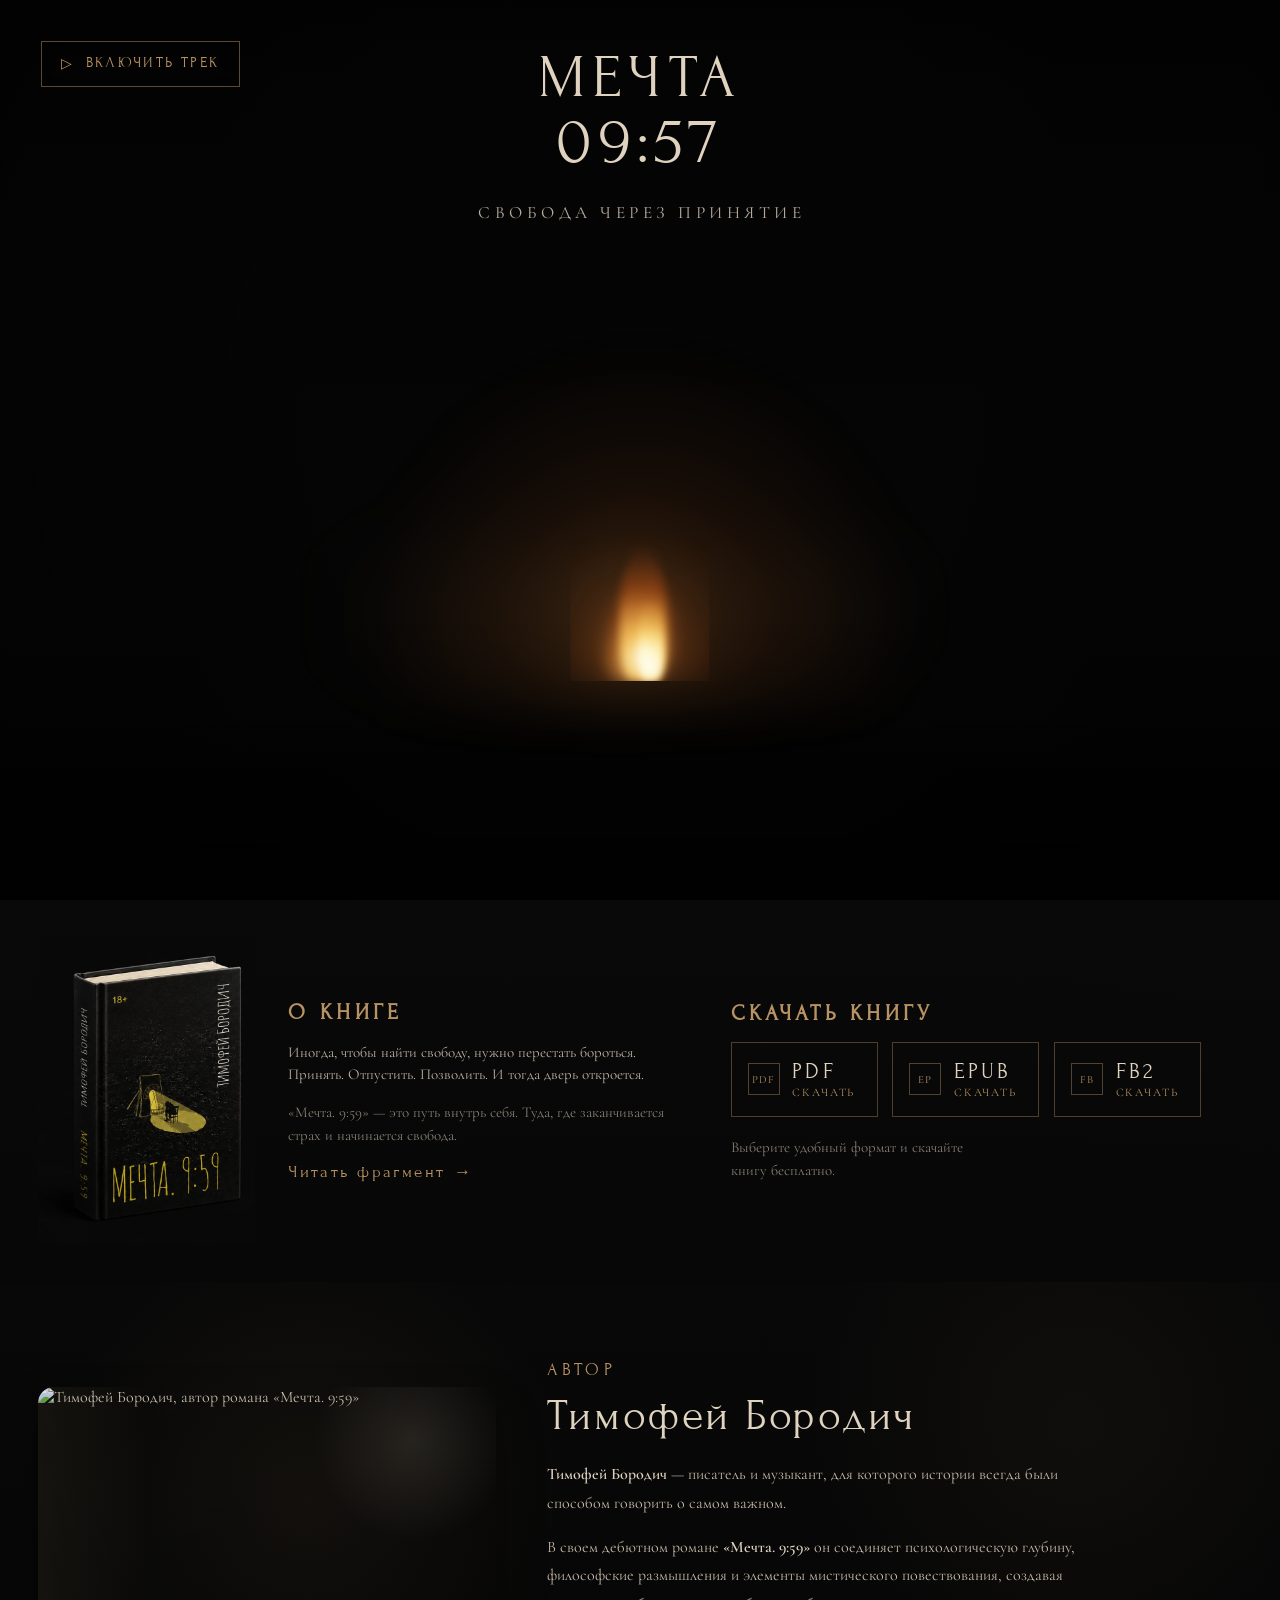
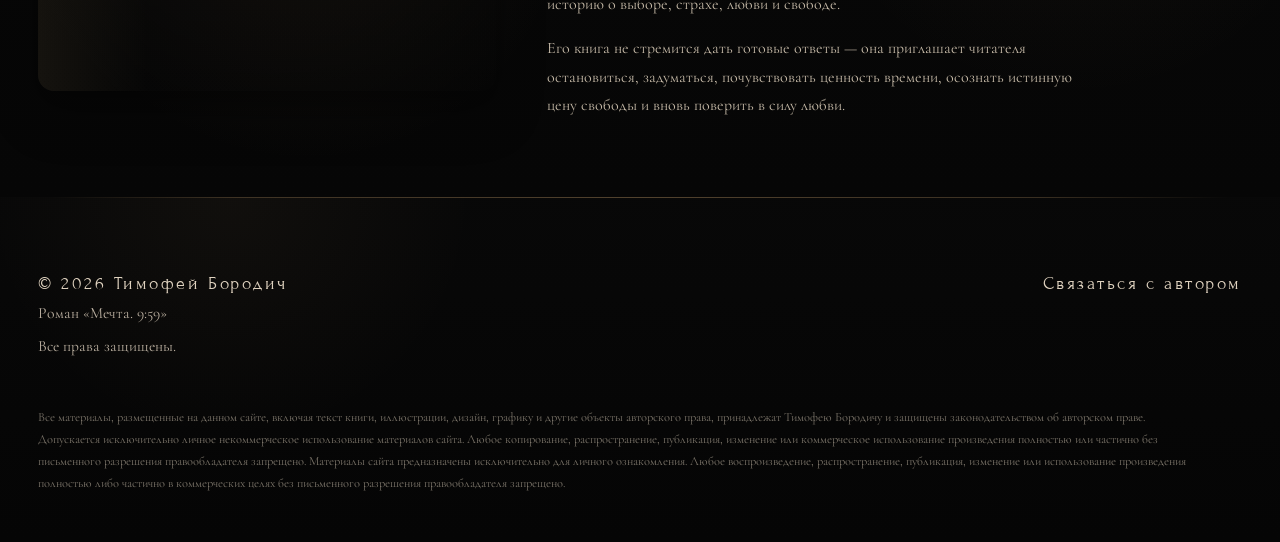
==== index.html @ 548c1503 "Add SEO metadata and social sharing tags" ====
<!DOCTYPE html>
<html lang="ru">
  <head>
    <meta charset="UTF-8" />
    <meta name="viewport" content="width=device-width, initial-scale=1.0" />
    <title>«Мечта. 9:59» — роман Тимофея Бородича</title>

    <!-- Primary metadata -->
    <meta
      name="description"
      content="Официальная страница романа Тимофея Бородича «Мечта. 9:59» — истории о выборе, страхе, любви, свободе и ценности времени. Прочитайте фрагмент и скачайте книгу в доступных форматах."
    />
    <meta name="author" content="Тимофей Бородич" />
    <meta name="robots" content="index, follow, max-image-preview:large" />
    <link rel="canonical" href="https://9-59.site/" />
    <meta name="theme-color" content="#040404" />

    <!-- Icons -->
    <link rel="icon" href="favicon.ico" sizes="any" />
    <link rel="icon" type="image/png" sizes="32x32" href="assets/images/favicon-32.png" />
    <link
      rel="apple-touch-icon"
      sizes="180x180"
      href="assets/images/apple-touch-icon-180.png"
    />

    <!-- Open Graph -->
    <meta property="og:type" content="book" />
    <meta property="og:locale" content="ru_RU" />
    <meta property="og:site_name" content="Мечта. 9:59" />
    <meta property="og:title" content="«Мечта. 9:59» — роман Тимофея Бородича" />
    <meta
      property="og:description"
      content="История о выборе, страхе, любви, свободе и ценности времени. Прочитайте фрагмент романа Тимофея Бородича «Мечта. 9:59»."
    />
    <meta property="og:url" content="https://9-59.site/" />
    <meta
      property="og:image"
      content="https://9-59.site/assets/images/social/mechta-9-59-og.jpg"
    />
    <meta
      property="og:image:secure_url"
      content="https://9-59.site/assets/images/social/mechta-9-59-og.jpg"
    />
    <meta property="og:image:type" content="image/jpeg" />
    <meta property="og:image:width" content="1200" />
    <meta property="og:image:height" content="630" />
    <meta
      property="og:image:alt"
      content="Промо-изображение романа Тимофея Бородича «Мечта. 9:59»"
    />

    <!-- Twitter Card -->
    <meta name="twitter:card" content="summary_large_image" />
    <meta name="twitter:title" content="«Мечта. 9:59» — роман Тимофея Бородича" />
    <meta
      name="twitter:description"
      content="История о выборе, страхе, любви, свободе и ценности времени. Прочитайте фрагмент романа «Мечта. 9:59»."
    />
    <meta
      name="twitter:image"
      content="https://9-59.site/assets/images/social/mechta-9-59-og.jpg"
    />
    <meta
      name="twitter:image:alt"
      content="Промо-изображение романа Тимофея Бородича «Мечта. 9:59»"
    />

    <!-- Resource hints -->
    <link
      rel="preload"
      as="image"
      href="assets/images/hero-room-v1.webp"
      fetchpriority="high"
    />

    <!-- Fonts and styles -->
    <link rel="preconnect" href="https://fonts.googleapis.com" />
    <link rel="preconnect" href="https://fonts.gstatic.com" crossorigin />
    <link
      href="https://fonts.googleapis.com/css2?family=Cormorant+Garamond:wght@400;500;600&family=Forum&display=swap"
      rel="stylesheet"
    />
    <link rel="stylesheet" href="styles.css" />
  </head>
  <body>
    <header
      class="hero"
      id="hero"
      aria-labelledby="hero-title hero-timer hero-tagline"
    >
      <button
        class="hero__atmosphere-button"
        type="button"
        aria-label="Включить или выключить музыкальный трек книги"
        aria-pressed="false"
      >
        Включить трек
      </button>

      <div class="hero__scene" aria-hidden="true"></div>
      <div class="hero__fire" aria-hidden="true">
        <div class="hero__firelight"></div>
        <div class="hero__fireplace-flame-area">
          <div class="hero__fire-glow"></div>
          <div class="hero__fire-flame hero__fire-flame--back"></div>
          <div class="hero__fire-flame hero__fire-flame--front"></div>
          <div class="hero__fire-flame hero__fire-flame--core"></div>
          <div class="hero__spark-pool"></div>
        </div>
      </div>
      <div class="hero__dog-head" aria-hidden="true"></div>
      <div class="hero__overlay" aria-hidden="true"></div>

      <div class="hero__countdown">
        <h1 class="hero__countdown-label" id="hero-title">
          МЕЧТА<span class="visually-hidden">. 9:59</span>
        </h1>
        <p
          class="hero__timer"
          id="hero-timer"
          role="timer"
          aria-label="Обратный таймер"
        >
          09:59
        </p>
        <p class="hero__tagline hero__tagline--countdown" id="hero-tagline">
          СВОБОДА ЧЕРЕЗ ПРИНЯТИЕ
        </p>
      </div>
    </header>

    <main>
      <section
        class="about-panel"
        id="fragment"
        aria-labelledby="about-title downloads-title"
      >
        <div class="about-panel__inner">
          <div class="about-panel__book book-mockup">
            <img
              src="assets/images/book-mockup.webp"
              alt="Книга «Мечта. 9:59» Тимофея Бородича"
              width="660"
              height="930"
              loading="lazy"
              decoding="async"
            />
          </div>

          <section class="about-panel__copy" aria-labelledby="about-title">
            <h2 class="about-panel__kicker" id="about-title">О КНИГЕ</h2>
            <p class="about-panel__text">
              Иногда, чтобы найти свободу, нужно перестать бороться. Принять.
              Отпустить. Позволить. И тогда дверь откроется.
            </p>
            <p class="about-panel__text about-panel__text--muted">
              «Мечта. 9:59» — это путь внутрь себя. Туда, где заканчивается
              страх и начинается свобода.
            </p>
            <a
              class="about-panel__link"
              href="assets/content/fragment.json"
              data-open-reader
              aria-label="Прочитать фрагмент романа «Мечта. 9:59»"
            >
              Читать фрагмент
            </a>
          </section>

          <section
            class="about-panel__downloads"
            id="downloads"
            aria-labelledby="downloads-title"
          >
            <h2 class="about-panel__kicker" id="downloads-title">
              СКАЧАТЬ КНИГУ
            </h2>
            <div class="about-panel__format-grid">
              <a
                class="about-panel__format-card"
                href="assets/books/mechta-9-59.pdf"
                download="mechta-9-59-timofei-borodich.pdf"
                type="application/pdf"
                aria-label="Скачать книгу «Мечта. 9:59» в формате PDF"
              >
                <span class="about-panel__format-icon">PDF</span>
                <span class="about-panel__format-meta">
                  <span class="about-panel__format-name">PDF</span>
                  <span class="about-panel__format-action">Скачать</span>
                </span>
              </a>
              <a
                class="about-panel__format-card"
                href="assets/books/mechta-9-59.epub"
                download="mechta-9-59-timofei-borodich.epub"
                type="application/epub+zip"
                aria-label="Скачать книгу «Мечта. 9:59» в формате EPUB"
              >
                <span class="about-panel__format-icon">EP</span>
                <span class="about-panel__format-meta">
                  <span class="about-panel__format-name">EPUB</span>
                  <span class="about-panel__format-action">Скачать</span>
                </span>
              </a>
              <a
                class="about-panel__format-card"
                href="assets/books/mechta-9-59.fb2"
                download="mechta-9-59-timofei-borodich.fb2"
                type="application/x-fictionbook+xml"
                aria-label="Скачать книгу «Мечта. 9:59» в формате FB2"
              >
                <span class="about-panel__format-icon">FB</span>
                <span class="about-panel__format-meta">
                  <span class="about-panel__format-name">FB2</span>
                  <span class="about-panel__format-action">Скачать</span>
                </span>
              </a>
            </div>
            <p class="about-panel__text about-panel__text--muted about-panel__text--narrow">
              Выберите удобный формат и скачайте книгу бесплатно.
            </p>
          </section>
        </div>
      </section>

      <section class="author-section" aria-labelledby="author-title">
        <div class="author-section__inner">
          <div class="author-section__media" data-reveal="photo">
            <figure class="author-section__portrait">
              <img
                src="assets/images/author-timofei-borodich-1080.webp"
                srcset="
                  assets/images/author-timofei-borodich-720.webp 720w,
                  assets/images/author-timofei-borodich-1080.webp 1080w
                "
                sizes="
                  (max-width: 768px) calc(100vw - 2rem),
                  (max-width: 1024px) 34vw,
                  486px
                "
                alt="Тимофей Бородич, автор романа «Мечта. 9:59»"
                width="1080"
                height="719"
                loading="lazy"
                decoding="async"
              />
            </figure>
          </div>

          <div class="author-section__content">
            <p class="author-section__kicker" data-reveal="label">АВТОР</p>
            <h2 class="author-section__name" id="author-title" data-reveal="title">
              Тимофей Бородич
            </h2>
            <div class="author-section__bio" data-reveal="body">
              <p>
                <strong>Тимофей Бородич</strong> — писатель и музыкант, для
                которого истории всегда были способом говорить о самом важном.
              </p>
              <p>
                В своем дебютном романе <strong>«Мечта. 9:59»</strong> он
                соединяет психологическую глубину, философские размышления и
                элементы мистического повествования, создавая историю о выборе,
                страхе, любви и свободе.
              </p>
              <p>
                Его книга не стремится дать готовые ответы — она приглашает
                читателя остановиться, задуматься, почувствовать ценность
                времени, осознать истинную цену свободы и вновь поверить в силу
                любви.
              </p>
            </div>

            <div class="author-section__socials" hidden data-author-socials></div>
          </div>
        </div>
      </section>
    </main>

    <footer class="site-footer" aria-labelledby="site-footer-title">
      <div class="site-footer__inner">
        <div class="site-footer__top">
          <section class="site-footer__column site-footer__column--meta" aria-labelledby="site-footer-title">
            <h2 class="site-footer__title" id="site-footer-title">© 2026 Тимофей Бородич</h2>
            <p class="site-footer__line">Роман «Мечта. 9:59»</p>
            <p class="site-footer__line">Все права защищены.</p>
          </section>

          <section class="site-footer__column site-footer__column--contacts" aria-labelledby="footer-contacts-title">
            <h2 class="site-footer__title site-footer__title--contacts" id="footer-contacts-title">
              <a
                class="site-footer__contact-heading-link"
                href="https://taplink.cc/dream959"
                target="_blank"
                rel="noreferrer noopener"
                aria-label="Связаться с автором"
              >
                Связаться с автором
              </a>
            </h2>
            <ul class="site-footer__contacts" aria-label="Контакты автора"></ul>
          </section>
        </div>

        <p class="site-footer__copyright">
          Все материалы, размещенные на данном сайте, включая текст книги, иллюстрации,
          дизайн, графику и другие объекты авторского права, принадлежат Тимофею Бородичу
          и защищены законодательством об авторском праве. Допускается исключительно личное
          некоммерческое использование материалов сайта. Любое копирование, распространение,
          публикация, изменение или коммерческое использование произведения полностью или
          частично без письменного разрешения правообладателя запрещено. Материалы сайта
          предназначены исключительно для личного ознакомления. Любое воспроизведение,
          распространение, публикация, изменение или использование произведения полностью
          либо частично в коммерческих целях без письменного разрешения правообладателя
          запрещено.
        </p>
      </div>
    </footer>

    <div class="reader-layer" aria-hidden="true">
      <div class="reader-layer__backdrop" data-close-reader></div>
      <section
        class="reader-dialog"
        role="dialog"
        aria-modal="true"
        aria-labelledby="reader-title"
        aria-describedby="reader-content"
        tabindex="-1"
      >
        <button
          class="reader-dialog__close"
          type="button"
          aria-label="Закрыть режим чтения"
          data-close-reader
        >
          ×
        </button>

        <div class="reader-dialog__sheet">
          <header class="reader-dialog__header">
            <p class="reader-dialog__label">ФРАГМЕНТ</p>
            <h2 class="reader-dialog__title" id="reader-title">МЕЧТА. 9:59</h2>
            <div class="reader-dialog__rule" aria-hidden="true"></div>
          </header>

          <div class="reader-dialog__body">
            <article class="reader-dialog__page" id="reader-content"></article>
          </div>

          <footer class="reader-dialog__footer">
            <button
              class="reader-dialog__nav reader-dialog__nav--prev"
              type="button"
              data-reader-prev
            >
              ← Предыдущая
            </button>
            <p class="reader-dialog__meta" data-reader-meta></p>
            <button
              class="reader-dialog__nav reader-dialog__nav--next"
              type="button"
              data-reader-next
            >
              Следующая →
            </button>
          </footer>
        </div>
      </section>
    </div>

    <script src="script.js"></script>
  </body>
</html>
---- styles.css ----
:root {
  --color-bg: #040404;
  --color-text: #dfd2bf;
  --color-text-soft: rgba(223, 210, 191, 0.82);
  --color-text-dim: rgba(223, 210, 191, 0.58);
  --color-gold: #b79262;
  --color-gold-soft: rgba(183, 146, 98, 0.38);
  --color-button-bg: rgba(8, 8, 8, 0.2);
  --color-button-border: rgba(183, 146, 98, 0.5);
  --hero-padding: clamp(2rem, 3vw, 3rem);
  --hero-bg-position: center center;
  --content-max-width: 1360px;
  --panel-side-padding: clamp(1.25rem, 3vw, 2.5rem);
}

*,
*::before,
*::after {
  box-sizing: border-box;
}

html,
body {
  margin: 0;
  min-height: 100%;
}

img,
picture,
video,
svg {
  max-width: 100%;
}

img,
picture,
video {
  display: block;
  height: auto;
}

.visually-hidden {
  position: absolute;
  width: 1px;
  height: 1px;
  padding: 0;
  margin: -1px;
  overflow: hidden;
  clip: rect(0, 0, 0, 0);
  white-space: nowrap;
  border: 0;
}

body {
  overflow-x: hidden;
  background: var(--color-bg);
  color: var(--color-text);
  font-family: "Cormorant Garamond", serif;
}

.hero {
  position: relative;
  min-height: 100svh;
  min-height: 100dvh;
  padding: var(--hero-padding);
  overflow: hidden;
  isolation: isolate;
  background: #050505;
}

.hero__scene,
.hero__overlay {
  position: absolute;
  inset: 0;
}

.hero__scene {
  background-image:
    linear-gradient(180deg, rgba(0, 0, 0, 0.04), rgba(0, 0, 0, 0.06)),
    url("./assets/images/hero-room-v1.png");
  background-image:
    linear-gradient(180deg, rgba(0, 0, 0, 0.04), rgba(0, 0, 0, 0.06)),
    image-set(
      url("./assets/images/hero-room-v1.webp") type("image/webp"),
      url("./assets/images/hero-room-v1.png") type("image/png")
    );
  background-position: var(--hero-bg-position);
  background-repeat: no-repeat;
  background-size: cover;
}

.hero__fire,
.hero__dog-head {
  position: absolute;
  inset: 0;
  z-index: 2;
  pointer-events: none;
}

.hero__fire {
  inset: auto;
  left: 50%;
  bottom: 23.5%;
  width: min(15rem, 24vw);
  height: min(11rem, 16vw);
  transform: translateX(-50%);
  filter: blur(0.1px);
  opacity: 0;
}

.hero--fire-active .hero__fire {
  opacity: 1;
}

.hero__firelight,
.hero__fireplace-flame-area {
  position: absolute;
  pointer-events: none;
}

.hero__firelight {
  left: 50%;
  bottom: -10%;
  width: 240%;
  height: 205%;
  transform: translateX(-50%);
  background:
    radial-gradient(circle at 50% 76%, rgba(255, 176, 84, 0.24) 0%, rgba(255, 134, 44, 0.14) 18%, rgba(255, 120, 36, 0.07) 34%, rgba(255, 120, 36, 0) 68%);
  filter: blur(26px);
  mix-blend-mode: screen;
  animation: firelightPulse 3.8s ease-in-out infinite alternate;
}

.hero__firelight::before,
.hero__firelight::after {
  content: "";
  position: absolute;
  pointer-events: none;
  opacity: 0.18;
  filter: blur(22px);
  mix-blend-mode: screen;
  animation: firelightPulseSoft 4.6s ease-in-out infinite alternate;
}

.hero__firelight::before {
  left: -4%;
  bottom: 8%;
  width: 54%;
  height: 36%;
  background: radial-gradient(circle at 60% 50%, rgba(255, 172, 80, 0.22), rgba(255, 172, 80, 0));
}

.hero__firelight::after {
  right: 2%;
  bottom: 14%;
  width: 36%;
  height: 28%;
  background: radial-gradient(circle at 40% 50%, rgba(255, 168, 78, 0.18), rgba(255, 168, 78, 0));
  animation-duration: 3.1s;
}

.hero__fireplace-flame-area {
  left: 50%;
  bottom: 4%;
  width: 58%;
  height: 82%;
  overflow: hidden;
  transform: translateX(-50%);
}

.hero__fire-glow,
.hero__fire-flame {
  position: absolute;
  left: 50%;
  bottom: 0;
  transform-origin: center bottom;
}

.hero__fire-glow {
  width: 112%;
  height: 112%;
  transform: translateX(-50%);
  background:
    radial-gradient(circle at 50% 88%, rgba(255, 180, 84, 0.3) 0%, rgba(255, 118, 38, 0.2) 22%, rgba(255, 102, 26, 0.08) 40%, rgba(255, 102, 26, 0) 76%);
  filter: blur(18px);
  animation: fireGlowPulse 3.4s ease-in-out infinite alternate;
}

.hero__fire-flame {
  border-radius: 56% 56% 32% 32%;
  mix-blend-mode: screen;
}

.hero__fire-flame--back {
  width: 44%;
  height: 74%;
  transform: translateX(-57%) skewX(-5deg);
  background:
    radial-gradient(circle at 50% 84%, rgba(255, 206, 132, 0.66) 0%, rgba(255, 144, 52, 0.54) 24%, rgba(255, 86, 20, 0.24) 58%, rgba(255, 86, 20, 0) 100%);
  filter: blur(8px);
  animation: fireFlameBack 3.3s ease-in-out infinite alternate;
}

.hero__fire-flame--front {
  width: 34%;
  height: 94%;
  transform: translateX(-44%);
  background:
    radial-gradient(circle at 50% 82%, rgba(255, 243, 202, 0.92) 0%, rgba(255, 186, 82, 0.86) 18%, rgba(255, 108, 24, 0.3) 58%, rgba(255, 108, 24, 0) 100%);
  filter: blur(4px);
  animation: fireFlameFront 2.4s ease-in-out infinite alternate;
}

.hero__fire-flame--core {
  width: 19%;
  height: 58%;
  transform: translateX(-10%);
  background:
    radial-gradient(circle at 50% 84%, rgba(255, 249, 228, 0.96) 0%, rgba(255, 218, 146, 0.9) 20%, rgba(255, 159, 54, 0.32) 58%, rgba(255, 159, 54, 0) 100%);
  filter: blur(3px);
  animation: fireFlameCore 1.9s ease-in-out infinite alternate;
}

.hero__spark-pool {
  position: absolute;
  inset: 0;
  pointer-events: none;
}

.hero__spark {
  position: absolute;
  left: var(--spark-left, 50%);
  bottom: var(--spark-bottom, 16%);
  width: var(--spark-size, 0.38rem);
  height: var(--spark-size, 0.38rem);
  border-radius: 50%;
  opacity: 0;
  background: radial-gradient(circle at 50% 50%, rgba(255, 245, 216, 0.95), rgba(255, 174, 74, 0.54) 54%, rgba(255, 128, 30, 0) 100%);
  filter: blur(1px);
  transform: translate3d(0, 0, 0) scale(0.7);
}

.hero__spark--active {
  animation: sparkFloat var(--spark-duration, 1.7s) ease-out forwards;
}

.hero__dog-head {
  opacity: 0;
  background-image: url("./assets/images/hero-room-v1.png");
  background-image: image-set(
    url("./assets/images/hero-room-v1.webp") type("image/webp"),
    url("./assets/images/hero-room-v1.png") type("image/png")
  );
  background-position: var(--hero-bg-position);
  background-repeat: no-repeat;
  background-size: cover;
  clip-path: ellipse(8.6% 12.4% at 34.5% 77.2%);
  transform-origin: 33% 80%;
  will-change: transform, opacity;
}

.hero__dog-head.is-howling {
  animation: dogHeadHowl 7s cubic-bezier(0.4, 0, 0.2, 1) both;
}

.hero__overlay {
  z-index: 1;
  background:
    radial-gradient(circle at 50% 47%, rgba(0, 0, 0, 0) 0%, rgba(0, 0, 0, 0.12) 52%, rgba(0, 0, 0, 0.48) 100%),
    linear-gradient(180deg, rgba(0, 0, 0, 0.44) 0%, rgba(0, 0, 0, 0.12) 18%, rgba(0, 0, 0, 0.08) 68%, rgba(0, 0, 0, 0.62) 100%);
}

.hero__overlay::before {
  content: "";
  position: absolute;
  inset: 0;
  background:
    linear-gradient(180deg, rgba(0, 0, 0, 0.2) 0%, rgba(0, 0, 0, 0) 14%),
    linear-gradient(0deg, rgba(0, 0, 0, 0.68) 0%, rgba(0, 0, 0, 0.28) 14%, rgba(0, 0, 0, 0) 28%);
}

@keyframes fireGlowPulse {
  0% {
    opacity: 0.46;
    transform: translateX(-50%) scale(0.98);
  }
  100% {
    opacity: 0.62;
    transform: translateX(-50%) scale(1.02);
  }
}

@keyframes firelightPulse {
  0% {
    opacity: 0.16;
    transform: translateX(-50%) scale(0.985);
  }
  38% {
    opacity: 0.22;
    transform: translateX(-50%) scale(1.015);
  }
  100% {
    opacity: 0.27;
    transform: translateX(-50%) scale(1.03);
  }
}

@keyframes firelightPulseSoft {
  0% {
    opacity: 0.08;
  }
  100% {
    opacity: 0.2;
  }
}

@keyframes fireFlameBack {
  0% {
    transform: translateX(-57%) translateY(0) scale(0.98, 0.92) rotate(-4deg);
    opacity: 0.56;
  }
  34% {
    transform: translateX(-53%) translateY(-0.28rem) scale(1.03, 1.04) rotate(-1deg);
    opacity: 0.72;
  }
  68% {
    transform: translateX(-61%) translateY(-0.12rem) scale(0.96, 1.02) rotate(2deg);
    opacity: 0.62;
  }
  100% {
    transform: translateX(-56%) translateY(-0.06rem) scale(1, 0.98) rotate(-2deg);
    opacity: 0.66;
  }
}

@keyframes fireFlameFront {
  0% {
    transform: translateX(-44%) translateY(0) scale(0.96, 0.94) rotate(-2deg);
    opacity: 0.76;
  }
  35% {
    transform: translateX(-39%) translateY(-0.42rem) scale(1.04, 1.08) rotate(2deg);
    opacity: 0.98;
  }
  70% {
    transform: translateX(-47%) translateY(-0.14rem) scale(0.98, 0.98) rotate(-1deg);
    opacity: 0.86;
  }
  100% {
    transform: translateX(-42%) translateY(-0.06rem) scale(1.01, 1.03) rotate(1deg);
    opacity: 0.82;
  }
}

@keyframes fireFlameCore {
  0% {
    transform: translateX(-10%) translateY(0) scale(0.9, 0.9) rotate(-1deg);
    opacity: 0.7;
  }
  50% {
    transform: translateX(-7%) translateY(-0.3rem) scale(1.08, 1.12) rotate(1deg);
    opacity: 0.96;
  }
  100% {
    transform: translateX(-11%) translateY(-0.08rem) scale(0.98, 1) rotate(-1deg);
    opacity: 0.82;
  }
}

@keyframes sparkFloat {
  0% {
    opacity: 0;
    transform: translate3d(0, 0, 0) scale(0.72);
  }
  14% {
    opacity: 0.82;
    transform: translate3d(calc(var(--spark-drift-x, 0rem) * 0.24), calc(var(--spark-rise, -2.4rem) * 0.18), 0) scale(1);
  }
  100% {
    opacity: 0;
    transform: translate3d(var(--spark-drift-x, 0.8rem), var(--spark-rise, -2.4rem), 0) scale(0.54);
  }
}

@keyframes dogHeadHowl {
  0% {
    opacity: 0;
    transform: rotate(0deg) translate3d(0, 0, 0);
  }
  35% {
    opacity: 0.96;
    transform: rotate(-3.4deg) translate3d(0, -6px, 0);
  }
  55% {
    opacity: 0.96;
    transform: rotate(-3.6deg) translate3d(0, -6px, 0);
  }
  100% {
    opacity: 0;
    transform: rotate(0deg) translate3d(0, 0, 0);
  }
}

@media (prefers-reduced-motion: reduce) {
  .hero__dog-head.is-howling {
    animation-duration: 2.2s;
  }

  @keyframes dogHeadHowl {
    0% {
      opacity: 0;
      transform: rotate(0deg) translate3d(0, 0, 0);
    }
    40% {
      opacity: 0.7;
      transform: rotate(-1deg) translate3d(0, -2px, 0);
    }
    100% {
      opacity: 0;
      transform: rotate(0deg) translate3d(0, 0, 0);
    }
  }
}

.hero__countdown,
.hero__atmosphere-button {
  position: relative;
  z-index: 3;
}

.hero__countdown {
  position: absolute;
  top: clamp(2rem, 5.6vh, 4.25rem);
  left: 50%;
  display: grid;
  justify-items: center;
  gap: 0.42rem;
  width: min(21rem, calc(100% - 8rem));
  max-width: 100%;
  transform: translateX(-50%);
  text-align: center;
}

.hero__countdown-label,
.hero__tagline {
  margin: 0;
  color: var(--color-text-soft);
}

.hero__countdown-label {
  color: var(--color-text);
  font-family: "Forum", serif;
  font-size: clamp(3rem, 4.8vw, 4.65rem);
  font-weight: 400;
  letter-spacing: 0.12em;
  line-height: 0.9;
}

.hero__timer {
  margin: 0;
  color: var(--color-text);
  font-family: "Forum", serif;
  font-size: clamp(3rem, 5.2vw, 4.85rem);
  font-weight: 400;
  letter-spacing: 0.08em;
  line-height: 0.9;
  will-change: opacity, filter;
}

.hero__tagline {
  color: var(--color-text-soft);
  font-size: clamp(1rem, 1.35vw, 1.22rem);
  letter-spacing: 0.26em;
  line-height: 1.4;
  text-transform: uppercase;
  text-indent: 0.22em;
}

.hero__tagline--countdown {
  margin-top: 1.4rem;
}

.hero__atmosphere-button {
  position: absolute;
  top: clamp(2rem, 3.2vw, 3rem);
  left: clamp(2rem, 3.2vw, 3rem);
  display: inline-flex;
  align-items: center;
  gap: 0.7rem;
  min-height: 2.85rem;
  max-width: 15rem;
  padding: 0.68rem 1.2rem;
  border: 1px solid var(--color-button-border);
  border-radius: 0;
  background: var(--color-button-bg);
  color: var(--color-gold);
  font: 400 0.92rem/1 "Forum", serif;
  letter-spacing: 0.16em;
  text-transform: uppercase;
  backdrop-filter: blur(8px);
  cursor: pointer;
}

.hero__atmosphere-button::before {
  content: "▷";
  flex: none;
  font-size: 0.88rem;
  line-height: 1;
}

.hero__atmosphere-button:focus-visible {
  outline: 1px solid rgba(220, 183, 128, 0.62);
  outline-offset: 3px;
}

.about-panel {
  background:
    linear-gradient(180deg, rgba(9, 9, 9, 0.96), rgba(7, 7, 7, 1)),
    linear-gradient(90deg, rgba(183, 146, 98, 0.03), rgba(0, 0, 0, 0) 18%, rgba(0, 0, 0, 0) 82%, rgba(183, 146, 98, 0.03));
}

.about-panel__inner {
  display: grid;
  grid-template-columns: 18% 32% 50%;
  gap: clamp(1.5rem, 2.6vw, 3.25rem);
  align-items: center;
  max-width: var(--content-max-width);
  min-height: 320px;
  margin: 0 auto;
  padding: clamp(2rem, 3vw, 3rem) var(--panel-side-padding);
}

.about-panel__book {
  margin-inline: auto;
}

.book-mockup {
  display: flex;
  align-items: center;
  justify-content: center;
  width: min(100%, clamp(20rem, 36vw, 40.625rem));
  overflow: visible;
}

.book-mockup img {
  display: block;
  width: 100%;
  height: auto;
  max-width: 100%;
  object-fit: contain;
}

.about-panel__kicker {
  margin: 0 0 1rem;
  color: var(--color-gold);
  font-family: "Forum", serif;
  font-size: clamp(1.35rem, 1.6vw, 1.55rem);
  letter-spacing: 0.2em;
}

.about-panel__text {
  margin: 0;
  max-width: 25rem;
  color: #bab0a2;
  font-size: clamp(0.94rem, 1.02vw, 1rem);
  line-height: 1.5;
  text-wrap: pretty;
}

.about-panel__text + .about-panel__text {
  margin-top: 0.95rem;
}

.about-panel__text--muted {
  color: var(--color-text-dim);
}

.about-panel__text--narrow {
  max-width: 18rem;
}

.about-panel__link {
  display: inline-flex;
  align-items: center;
  gap: 0.5rem;
  margin-top: 1rem;
  color: var(--color-gold);
  font-family: "Forum", serif;
  font-size: 1.08rem;
  letter-spacing: 0.14em;
  text-decoration: none;
}

.about-panel__link::after {
  content: "→";
}

.about-panel__link:hover {
  color: #d2b17c;
}

.reader-open {
  overflow: hidden;
}

.reader-open .hero,
.reader-open .about-panel {
  pointer-events: none;
}

.reader-open .hero__overlay {
  background:
    radial-gradient(circle at 50% 47%, rgba(0, 0, 0, 0.12) 0%, rgba(0, 0, 0, 0.2) 52%, rgba(0, 0, 0, 0.62) 100%),
    linear-gradient(180deg, rgba(0, 0, 0, 0.58) 0%, rgba(0, 0, 0, 0.28) 18%, rgba(0, 0, 0, 0.18) 68%, rgba(0, 0, 0, 0.72) 100%);
}

.reader-open .book-mockup {
  filter: brightness(1.06) drop-shadow(0 0 0.9rem rgba(209, 168, 108, 0.16));
}

.reader-layer {
  position: fixed;
  inset: 0;
  z-index: 20;
  display: grid;
  place-items: center;
  padding: clamp(1rem, 3vw, 2rem);
  opacity: 0;
  visibility: hidden;
  pointer-events: none;
  transition:
    opacity 320ms ease,
    visibility 320ms ease;
}

.reader-layer.is-open {
  opacity: 1;
  visibility: visible;
  pointer-events: auto;
}

.reader-layer__backdrop {
  position: absolute;
  inset: 0;
  background: rgba(0, 0, 0, 0.35);
  backdrop-filter: blur(3px);
}

.reader-dialog {
  position: relative;
  z-index: 1;
  width: min(78vw, 74rem);
  height: min(88vh, 58rem);
  max-width: 100%;
  transform-origin: 18% 58%;
  transform: perspective(1200px) rotateY(-14deg) scale(0.92);
  opacity: 0;
  transition:
    transform 860ms cubic-bezier(0.2, 0.8, 0.2, 1),
    opacity 480ms ease;
}

.reader-layer.is-open .reader-dialog {
  transform: perspective(1200px) rotateY(0deg) scale(1);
  opacity: 1;
}

.reader-layer.is-closing .reader-dialog {
  transform: perspective(1200px) rotateY(-10deg) scale(0.95);
  opacity: 0;
}

.reader-dialog__close {
  position: absolute;
  top: 0.9rem;
  right: 1rem;
  z-index: 2;
  border: 0;
  background: transparent;
  color: rgba(69, 53, 36, 0.82);
  font: 400 2rem/1 "Forum", serif;
  cursor: pointer;
}

.reader-dialog__close:focus-visible,
.reader-dialog__nav:focus-visible {
  outline: 1px solid rgba(128, 93, 55, 0.85);
  outline-offset: 4px;
}

.reader-dialog__sheet {
  position: relative;
  display: grid;
  grid-template-rows: auto minmax(0, 1fr) auto;
  width: 100%;
  height: 100%;
  padding: clamp(2.8rem, 4vw, 4rem) clamp(1.6rem, 4vw, 4rem) clamp(1.4rem, 3vw, 2rem);
  border-radius: 1rem;
  background:
    radial-gradient(circle at 50% 45%, rgba(255, 249, 236, 0.92) 0%, rgba(244, 235, 214, 0.96) 58%, rgba(219, 200, 169, 0.98) 100%),
    linear-gradient(180deg, rgba(244, 236, 220, 0.98), rgba(227, 210, 177, 0.98));
  box-shadow:
    0 1.8rem 4rem rgba(0, 0, 0, 0.28),
    inset 0 0 0 1px rgba(118, 91, 55, 0.08),
    inset 0 -2rem 2.4rem rgba(137, 110, 70, 0.08),
    inset 0 2rem 2.4rem rgba(255, 255, 255, 0.12);
  overflow: hidden;
}

.reader-dialog__sheet::before {
  content: "";
  position: absolute;
  inset: 0;
  background:
    radial-gradient(circle at 16% 50%, rgba(127, 94, 53, 0.08), rgba(127, 94, 53, 0) 20%),
    radial-gradient(circle at 84% 50%, rgba(127, 94, 53, 0.08), rgba(127, 94, 53, 0) 20%);
  pointer-events: none;
}

.reader-dialog__header,
.reader-dialog__footer {
  position: relative;
  z-index: 1;
}

.reader-dialog__header {
  text-align: center;
}

.reader-dialog__label,
.reader-dialog__title {
  margin: 0;
  color: #5f432a;
}

.reader-dialog__label {
  font: 400 clamp(1rem, 1vw, 1.1rem) / 1 "Forum", serif;
  letter-spacing: 0.34em;
  text-transform: uppercase;
}

.reader-dialog__title {
  margin-top: 0.7rem;
  font: 400 clamp(2rem, 3.4vw, 3rem) / 1 "Forum", serif;
  letter-spacing: 0.1em;
}

.reader-dialog__rule {
  width: min(13rem, 28%);
  height: 1px;
  margin: 1.2rem auto 0;
  background: linear-gradient(90deg, rgba(95, 67, 42, 0), rgba(95, 67, 42, 0.7), rgba(95, 67, 42, 0));
}

.reader-dialog__body {
  position: relative;
  z-index: 1;
  min-height: 0;
  margin-top: 1.5rem;
}

.reader-dialog__page {
  height: 100%;
  overflow-y: auto;
  padding: 0 clamp(0.4rem, 1.2vw, 0.8rem);
  color: #453625;
  font-size: clamp(1.05rem, 1.1vw, 1.24rem);
  line-height: 1.8;
}

.reader-dialog__page.is-transitioning {
  animation: readerPageTurn 320ms ease;
}

.reader-dialog__page p {
  max-width: 72ch;
  margin: 0 auto 1rem;
}

.reader-dialog__page p:first-child {
  margin-top: 0;
}

.reader-dialog__footer {
  display: grid;
  grid-template-columns: 1fr auto 1fr;
  align-items: center;
  gap: 1rem;
  margin-top: 1rem;
  padding-top: 1rem;
}

.reader-dialog__nav {
  border: 0;
  background: transparent;
  color: #6a4b30;
  font: 400 clamp(1rem, 1vw, 1.08rem) / 1 "Forum", serif;
  letter-spacing: 0.08em;
  cursor: pointer;
  transition:
    opacity 220ms ease,
    color 220ms ease,
    transform 220ms ease;
}

.reader-dialog__nav:hover {
  color: #8a6137;
  transform: translateY(-1px);
}

.reader-dialog__nav[hidden] {
  visibility: hidden;
}

.reader-dialog__nav--prev {
  justify-self: start;
}

.reader-dialog__nav--next {
  justify-self: end;
}

.reader-dialog__meta {
  margin: 0;
  color: rgba(69, 54, 37, 0.76);
  font: 500 0.95rem/1 "Cormorant Garamond", serif;
  letter-spacing: 0.08em;
}

@keyframes readerPageTurn {
  0% {
    opacity: 0.22;
    transform: translateX(1.4rem);
  }
  100% {
    opacity: 1;
    transform: translateX(0);
  }
}

.about-panel__format-grid {
  display: flex;
  flex-wrap: wrap;
  gap: 0.9rem;
  margin-bottom: 1.2rem;
}

.about-panel__format-card {
  display: grid;
  grid-template-columns: auto 1fr;
  gap: 0.8rem;
  align-items: center;
  width: clamp(9.2rem, 11.2vw, 10.8rem);
  min-height: 4.7rem;
  padding: 0.85rem 1rem;
  border: 1px solid rgba(183, 146, 98, 0.4);
  background: rgba(12, 12, 12, 0.24);
  color: var(--color-text);
  text-decoration: none;
  cursor: pointer;
  transition:
    border-color 180ms ease,
    background-color 180ms ease,
    transform 180ms ease;
}

.about-panel__format-card:hover {
  border-color: rgba(210, 177, 124, 0.72);
  background: rgba(17, 17, 17, 0.32);
  transform: translateY(-1px);
}

.about-panel__format-card:focus-visible {
  outline: 1px solid rgba(220, 183, 128, 0.78);
  outline-offset: 3px;
  border-color: rgba(210, 177, 124, 0.72);
  background: rgba(17, 17, 17, 0.32);
}

.about-panel__format-icon {
  display: grid;
  place-items: center;
  width: 2rem;
  aspect-ratio: 1;
  border: 1px solid rgba(183, 146, 98, 0.42);
  color: var(--color-gold);
  font-size: 0.68rem;
  letter-spacing: 0.08em;
}

.about-panel__format-meta {
  display: grid;
  gap: 0.08rem;
}

.about-panel__format-name {
  color: var(--color-text);
  font-family: "Forum", serif;
  font-size: 1.38rem;
  letter-spacing: 0.14em;
}

.about-panel__format-action {
  color: var(--color-gold);
  font-size: 0.72rem;
  letter-spacing: 0.16em;
  text-transform: uppercase;
}

.author-section {
  position: relative;
  background:
    radial-gradient(circle at 24% 42%, rgba(183, 146, 98, 0.08), rgba(183, 146, 98, 0) 26%),
    radial-gradient(circle at 84% 28%, rgba(183, 146, 98, 0.05), rgba(183, 146, 98, 0) 24%),
    linear-gradient(180deg, rgba(8, 8, 8, 0.98), rgba(6, 6, 6, 1));
}

.author-section__inner {
  display: grid;
  grid-template-columns: minmax(20rem, 38%) minmax(0, 1fr);
  gap: clamp(2rem, 4vw, 4rem);
  align-items: center;
  max-width: var(--content-max-width);
  margin: 0 auto;
  padding: clamp(3rem, 6vw, 5rem) var(--panel-side-padding);
}

.author-section__media,
.author-section__content > [data-reveal] {
  opacity: 0;
  transform: translateY(1.2rem);
  transition:
    opacity 680ms ease,
    transform 680ms ease;
}

.author-section__media.is-visible,
.author-section__content > [data-reveal].is-visible,
.author-section__bio.is-visible {
  opacity: 1;
  transform: translateY(0);
}

.author-section__media {
  transition-delay: 0ms;
}

.author-section__kicker {
  margin: 0 0 0.9rem;
  color: var(--color-gold);
  font-family: "Forum", serif;
  font-size: clamp(1.1rem, 1.3vw, 1.28rem);
  letter-spacing: 0.24em;
  text-transform: uppercase;
  transition-delay: 120ms;
}

.author-section__name {
  margin: 0;
  color: var(--color-text);
  font-family: "Forum", serif;
  font-size: clamp(2.3rem, 3.4vw, 3.5rem);
  font-weight: 400;
  letter-spacing: 0.06em;
  line-height: 1;
  transition-delay: 220ms;
}

.author-section__bio {
  margin-top: 1.4rem;
  color: #c4b8a6;
  font-size: clamp(1rem, 1.1vw, 1.14rem);
  line-height: 1.78;
  max-width: 68ch;
  transition-delay: 320ms;
  text-wrap: pretty;
}

.author-section__bio p {
  margin: 0 0 1rem;
}

.author-section__bio p:last-child {
  margin-bottom: 0;
}

.author-section__bio strong {
  color: #ded0bd;
  font-weight: 600;
}

.author-section__portrait {
  position: relative;
  margin: 0;
  border-radius: 1rem;
  overflow: hidden;
  box-shadow:
    0 1.6rem 3rem rgba(0, 0, 0, 0.28),
    0 0.6rem 1.2rem rgba(0, 0, 0, 0.16);
}

.author-section__portrait::before,
.author-section__portrait::after {
  content: "";
  position: absolute;
  inset: 0;
  pointer-events: none;
}

.author-section__portrait::before {
  background:
    linear-gradient(180deg, rgba(8, 8, 8, 0.08), rgba(8, 8, 8, 0.24)),
    radial-gradient(circle at 50% 40%, rgba(0, 0, 0, 0) 48%, rgba(0, 0, 0, 0.18) 100%);
}

.author-section__portrait::after {
  background:
    linear-gradient(90deg, rgba(205, 175, 119, 0.08), rgba(205, 175, 119, 0) 24%),
    radial-gradient(circle at 82% 18%, rgba(255, 240, 212, 0.1), rgba(255, 240, 212, 0) 22%);
  mix-blend-mode: screen;
}

.author-section__portrait img {
  display: block;
  width: 100%;
  height: auto;
  object-fit: cover;
  filter: saturate(0.92) contrast(1.02) brightness(0.88);
}

.author-section__socials[hidden] {
  display: none;
}

.site-footer {
  position: relative;
  padding: clamp(3.2rem, 6vw, 5rem) 0 clamp(2.2rem, 4vw, 3rem);
  background:
    radial-gradient(circle at 18% 0%, rgba(183, 146, 98, 0.05), rgba(183, 146, 98, 0) 22%),
    linear-gradient(180deg, rgba(8, 8, 8, 0.94), rgba(5, 5, 5, 1));
}

.site-footer::before {
  content: "";
  position: absolute;
  top: 0;
  left: 50%;
  width: min(92%, var(--content-max-width));
  height: 1px;
  transform: translateX(-50%);
  background: linear-gradient(
    90deg,
    rgba(183, 146, 98, 0),
    rgba(183, 146, 98, 0.28) 16%,
    rgba(183, 146, 98, 0.42) 50%,
    rgba(183, 146, 98, 0.28) 84%,
    rgba(183, 146, 98, 0)
  );
}

.site-footer__inner {
  max-width: var(--content-max-width);
  margin: 0 auto;
  padding: 0 var(--panel-side-padding);
}

.site-footer__top {
  display: grid;
  grid-template-columns: minmax(0, 1fr) auto;
  gap: clamp(2rem, 4vw, 5rem);
  align-items: start;
}

.site-footer__column {
  min-width: 0;
}

.site-footer__title,
.site-footer__line,
.site-footer__copyright {
  margin: 0;
}

.site-footer__title {
  color: var(--color-text);
  font-family: "Forum", serif;
  font-size: clamp(1.05rem, 1.4vw, 1.28rem);
  font-weight: 400;
  letter-spacing: 0.14em;
}

.site-footer__title--contacts {
  margin-bottom: 1rem;
}

.site-footer__contact-heading-link {
  color: inherit;
  text-decoration: none;
  transition: color 200ms ease;
}

.site-footer__contact-heading-link:hover {
  color: #ece0cd;
}

.site-footer__contact-heading-link:focus-visible {
  outline: 1px solid rgba(220, 183, 128, 0.72);
  outline-offset: 4px;
  color: #ece0cd;
}

.site-footer__line {
  margin-top: 0.5rem;
  color: var(--color-text-soft);
  font-size: clamp(0.98rem, 1.08vw, 1.08rem);
  line-height: 1.55;
}

.site-footer__contacts {
  display: flex;
  flex-wrap: wrap;
  gap: 0.9rem 1.4rem;
  margin: 0;
  padding: 0;
  list-style: none;
}

.site-footer__contact-item[hidden] {
  display: none;
}

.site-footer__contact-link {
  display: inline-flex;
  align-items: center;
  gap: 0.65rem;
  color: var(--color-text-soft);
  text-decoration: none;
  transition:
    color 200ms ease,
    opacity 200ms ease;
}

.site-footer__contact-link:hover {
  color: var(--color-text);
}

.site-footer__contact-link:hover .site-footer__icon,
.site-footer__contact-link:focus-visible .site-footer__icon {
  opacity: 0.96;
}

.site-footer__contact-link:focus-visible {
  outline: 1px solid rgba(220, 183, 128, 0.72);
  outline-offset: 4px;
  color: var(--color-text);
}

.site-footer__icon {
  display: inline-flex;
  width: 1rem;
  height: 1rem;
  opacity: 0.72;
  transition: opacity 200ms ease;
}

.site-footer__icon svg {
  width: 100%;
  height: 100%;
}

.site-footer__contact-label {
  font-family: "Forum", serif;
  font-size: 1rem;
  letter-spacing: 0.12em;
}

.site-footer__copyright {
  max-width: 72rem;
  margin-top: clamp(2rem, 4vw, 3rem);
  color: rgba(223, 210, 191, 0.54);
  font-size: 0.78rem;
  line-height: 1.75;
  text-wrap: pretty;
}

@media (min-width: 1600px) {
  :root {
    --hero-bg-position: center 44%;
  }

  .hero__countdown {
    top: clamp(2.4rem, 5.2vh, 4.6rem);
  }

  .about-panel__inner {
    grid-template-columns: minmax(15rem, 18%) minmax(23rem, 31%) minmax(32rem, 1fr);
  }

  .about-panel__book {
    width: min(100%, 40.625rem);
  }
}

@media (max-width: 1440px) {
  .about-panel__inner {
    grid-template-columns: 18% 34% 48%;
  }
}

@media (max-width: 1024px) {
  :root {
    --hero-bg-position: 52% center;
  }

  .hero {
    min-height: 100svh;
    padding: 1.5rem;
  }

  .hero__countdown {
    top: 2rem;
    width: min(18rem, calc(100% - 5rem));
  }

  .hero__timer {
    font-size: clamp(2.65rem, 5vw, 4rem);
  }

  .hero__fire {
    bottom: 24.2%;
    width: min(13rem, 26vw);
    height: min(9rem, 18vw);
  }

  .about-panel__inner {
    grid-template-columns: minmax(10rem, 12rem) minmax(0, 1fr);
    gap: 1.5rem 1.8rem;
    min-height: auto;
    align-items: start;
  }

  .about-panel__book {
    width: min(100%, 24rem);
  }

  .about-panel__copy {
    max-width: 30rem;
  }

  .about-panel__downloads {
    grid-column: 1 / -1;
  }

  .reader-dialog {
    width: min(86vw, 56rem);
    height: min(90vh, 54rem);
  }

  .author-section__inner {
    grid-template-columns: minmax(16rem, 34%) minmax(0, 1fr);
    gap: 2rem;
  }

  .site-footer__top {
    grid-template-columns: minmax(0, 1fr);
    gap: 1.8rem;
  }
}

@media (max-width: 768px) {
  :root {
    --hero-bg-position: 54% center;
  }

  .hero__atmosphere-button {
    top: 1.5rem;
    left: 1.5rem;
    padding: 0.62rem 0.95rem;
    font-size: 0.76rem;
  }

  .hero__countdown {
    top: 4.8rem;
    width: min(16rem, calc(100% - 3rem));
  }

  .hero__countdown-label {
    font-size: clamp(2.2rem, 8vw, 3rem);
  }

  .hero__timer {
    font-size: clamp(2.25rem, 8vw, 3.2rem);
  }

  .hero__tagline {
    max-width: 15rem;
    font-size: 0.88rem;
    letter-spacing: 0.18em;
    text-indent: 0.18em;
  }

  .hero__tagline--countdown {
    margin-top: 1rem;
  }

  .hero__dog-head {
    clip-path: ellipse(13% 11% at 31% 78%);
    transform-origin: 31% 80%;
  }

  .hero__fire {
    bottom: 22.8%;
    width: 10.5rem;
    height: 7rem;
  }

  .about-panel__inner {
    grid-template-columns: 1fr;
    justify-items: center;
    gap: 1.25rem;
    padding: 1.65rem 1rem 1.85rem;
  }

  .about-panel__book {
    width: min(84vw, 19.5rem);
  }

  .about-panel__copy,
  .about-panel__downloads {
    width: min(34rem, 100%);
    text-align: center;
  }

  .about-panel__kicker {
    margin-bottom: 0.8rem;
  }

  .about-panel__text,
  .about-panel__text--narrow {
    max-width: none;
  }

  .about-panel__link {
    justify-content: center;
  }

  .about-panel__format-grid {
    justify-content: center;
    width: min(100%, 34rem);
  }

  .reader-layer {
    padding: 0.85rem;
  }

  .reader-dialog {
    width: min(94vw, 40rem);
    height: min(92vh, 52rem);
  }

  .reader-dialog__sheet {
    padding: 2.8rem 1.2rem 1.2rem;
    border-radius: 0.8rem;
  }

  .reader-dialog__body {
    margin-top: 1.15rem;
  }

  .reader-dialog__page {
    font-size: 1rem;
    line-height: 1.72;
    padding: 0 0.2rem;
  }

  .reader-dialog__footer {
    gap: 0.75rem;
    grid-template-columns: 1fr;
    justify-items: center;
  }

  .reader-dialog__nav--prev,
  .reader-dialog__nav--next {
    justify-self: center;
  }

  .author-section__inner {
    grid-template-columns: 1fr;
    gap: 1.35rem;
    padding: 2.1rem 1rem 2.25rem;
  }

  .author-section__media {
    width: min(32rem, 100%);
    margin-inline: auto;
  }

  .author-section__content {
    width: min(40rem, 100%);
    text-align: center;
  }

  .author-section__bio {
    margin-inline: auto;
  }

  .site-footer {
    padding: 2.35rem 0 1.85rem;
  }

  .site-footer__top {
    gap: 1.5rem;
  }

  .site-footer__column--contacts {
    width: 100%;
  }

  .site-footer__contacts {
    gap: 0.8rem 1.1rem;
  }

  .site-footer__copyright {
    font-size: 0.76rem;
    line-height: 1.68;
  }
}

@media (max-width: 560px) {
  :root {
    --hero-bg-position: 56% center;
  }

  .hero {
    display: flex;
    align-items: flex-start;
    justify-content: center;
    padding: 0.85rem;
  }

  .hero__atmosphere-button {
    top: 0.9rem;
    left: 0.9rem;
    max-width: 10.8rem;
    min-height: 2.45rem;
    padding: 0.55rem 0.78rem;
    font-size: 0.66rem;
    letter-spacing: 0.13em;
  }

  .hero__countdown {
    top: 4rem;
    width: min(13.6rem, calc(100% - 1.7rem));
    gap: 0.24rem;
  }

  .hero__countdown-label {
    font-size: clamp(2.05rem, 11vw, 2.7rem);
    letter-spacing: 0.1em;
  }

  .hero__timer {
    font-size: clamp(2rem, 10.5vw, 2.8rem);
    letter-spacing: 0.06em;
  }

  .hero__tagline {
    max-width: 13rem;
    font-size: 0.74rem;
    letter-spacing: 0.12em;
    line-height: 1.28;
    text-indent: 0.14em;
  }

  .hero__tagline--countdown {
    margin-top: 0.8rem;
  }

  .hero__fire {
    bottom: 21.8%;
    width: 8.9rem;
    height: 6rem;
  }

  .hero__spark {
    filter: blur(0.9px);
  }

  .hero__dog-head {
    clip-path: ellipse(16% 10.2% at 29.8% 79.4%);
    transform-origin: 30% 80%;
  }

  .about-panel__inner {
    padding: 1.35rem 0.9rem 1.7rem;
  }

  .about-panel__book {
    width: min(84vw, 17rem);
  }

  .about-panel__kicker {
    font-size: 1.12rem;
    letter-spacing: 0.16em;
  }

  .about-panel__text {
    font-size: 0.9rem;
    line-height: 1.5;
  }

  .about-panel__format-grid {
    gap: 0.75rem;
  }

  .about-panel__format-card {
    min-height: 4.2rem;
    padding: 0.8rem 0.88rem;
  }

  .about-panel__format-name {
    font-size: 1.14rem;
  }

  .reader-layer {
    padding: 0.55rem;
  }

  .reader-dialog {
    width: min(96vw, 28rem);
    height: min(94vh, 44rem);
  }

  .reader-dialog__close {
    top: 0.65rem;
    right: 0.75rem;
    font-size: 1.7rem;
  }

  .reader-dialog__sheet {
    padding: 2.5rem 0.95rem 1rem;
  }

  .reader-dialog__label {
    font-size: 0.86rem;
    letter-spacing: 0.24em;
  }

  .reader-dialog__title {
    margin-top: 0.55rem;
    font-size: 1.7rem;
  }

  .reader-dialog__page {
    font-size: 0.96rem;
    line-height: 1.68;
  }

  .reader-dialog__page p {
    margin-bottom: 0.85rem;
  }

  .reader-dialog__nav {
    font-size: 0.96rem;
  }

  .reader-dialog__meta {
    font-size: 0.86rem;
  }

  .author-section__inner {
    padding: 1.85rem 0.9rem 2rem;
  }

  .author-section__name {
    font-size: 2rem;
  }

  .author-section__bio {
    font-size: 0.98rem;
    line-height: 1.68;
  }

  .site-footer__title {
    font-size: 1rem;
  }

  .site-footer__line {
    font-size: 0.94rem;
  }

  .site-footer__contact-label {
    font-size: 0.94rem;
  }

  .site-footer__copyright {
    font-size: 0.75rem;
    line-height: 1.72;
  }
}

@media (max-width: 390px) {
  :root {
    --hero-bg-position: 57% center;
  }

  .hero {
    padding: 1rem;
  }

  .hero__atmosphere-button {
    top: 1rem;
    left: 1rem;
    max-width: 11.5rem;
    min-height: 2.55rem;
    padding: 0.58rem 0.85rem;
    font-size: 0.7rem;
  }

  .hero__countdown {
    top: 4.1rem;
    width: calc(100% - 2rem);
  }

  .hero__countdown-label {
    font-size: 1.95rem;
  }

  .hero__timer {
    font-size: 1.92rem;
  }

  .hero__tagline {
    max-width: 11.5rem;
    font-size: 0.72rem;
    letter-spacing: 0.12em;
  }

  .hero__fire {
    bottom: 21.2%;
    width: 8.8rem;
    height: 5.8rem;
  }

  .about-panel__book {
    width: min(82vw, 15.5rem);
  }

  .about-panel__text {
    font-size: 0.86rem;
    line-height: 1.48;
  }

  .about-panel__format-grid {
    width: 100%;
    flex-direction: column;
  }

  .about-panel__format-card {
    width: 100%;
  }

  .reader-dialog {
    width: calc(100vw - 0.7rem);
    height: calc(100vh - 1rem);
  }

  .reader-dialog__sheet {
    padding: 2.35rem 0.8rem 0.9rem;
  }

  .reader-dialog__page {
    font-size: 0.92rem;
    line-height: 1.66;
  }

  .author-section__portrait {
    border-radius: 0.9rem;
  }
}

@media (max-height: 540px) and (orientation: landscape) {
  .hero {
    min-height: 100svh;
    min-height: 100dvh;
    padding: 0.85rem 1rem 0.9rem;
  }

  .hero__atmosphere-button {
    top: 0.8rem;
    left: 1rem;
    max-width: 11.5rem;
    min-height: 2.3rem;
    padding: 0.5rem 0.8rem;
    font-size: 0.66rem;
    letter-spacing: 0.12em;
  }

  .hero__countdown {
    top: 1rem;
    width: min(23rem, calc(100% - 13rem));
    gap: 0.16rem;
  }

  .hero__countdown-label {
    font-size: clamp(2rem, 4.2vw, 2.9rem);
    letter-spacing: 0.08em;
  }

  .hero__timer {
    font-size: clamp(1.9rem, 4vw, 2.8rem);
    letter-spacing: 0.05em;
  }

  .hero__tagline {
    max-width: 22rem;
    font-size: 0.68rem;
    letter-spacing: 0.1em;
    line-height: 1.18;
    text-indent: 0.1em;
  }

  .hero__tagline--countdown {
    margin-top: 0.55rem;
  }

  .hero__fire {
    bottom: 17.5%;
    width: min(8.6rem, 16vw);
    height: min(5.6rem, 11vw);
  }

  .hero__dog-head {
    clip-path: ellipse(10.2% 13% at 66% 78%);
    transform-origin: 66% 80%;
  }

  .reader-layer {
    padding: 0.45rem;
  }

  .reader-dialog {
    width: min(95vw, 56rem);
    height: min(96vh, 31rem);
  }

  .reader-dialog__sheet {
    padding: 2.15rem 1rem 0.9rem;
  }

  .reader-dialog__body {
    margin-top: 0.85rem;
  }

  .reader-dialog__page {
    font-size: 0.92rem;
    line-height: 1.56;
  }

  .reader-dialog__footer {
    grid-template-columns: 1fr auto 1fr;
    gap: 0.65rem;
    margin-top: 0.75rem;
    padding-top: 0.75rem;
  }

  .reader-dialog__nav {
    font-size: 0.88rem;
  }

  .reader-dialog__meta {
    font-size: 0.8rem;
  }
}
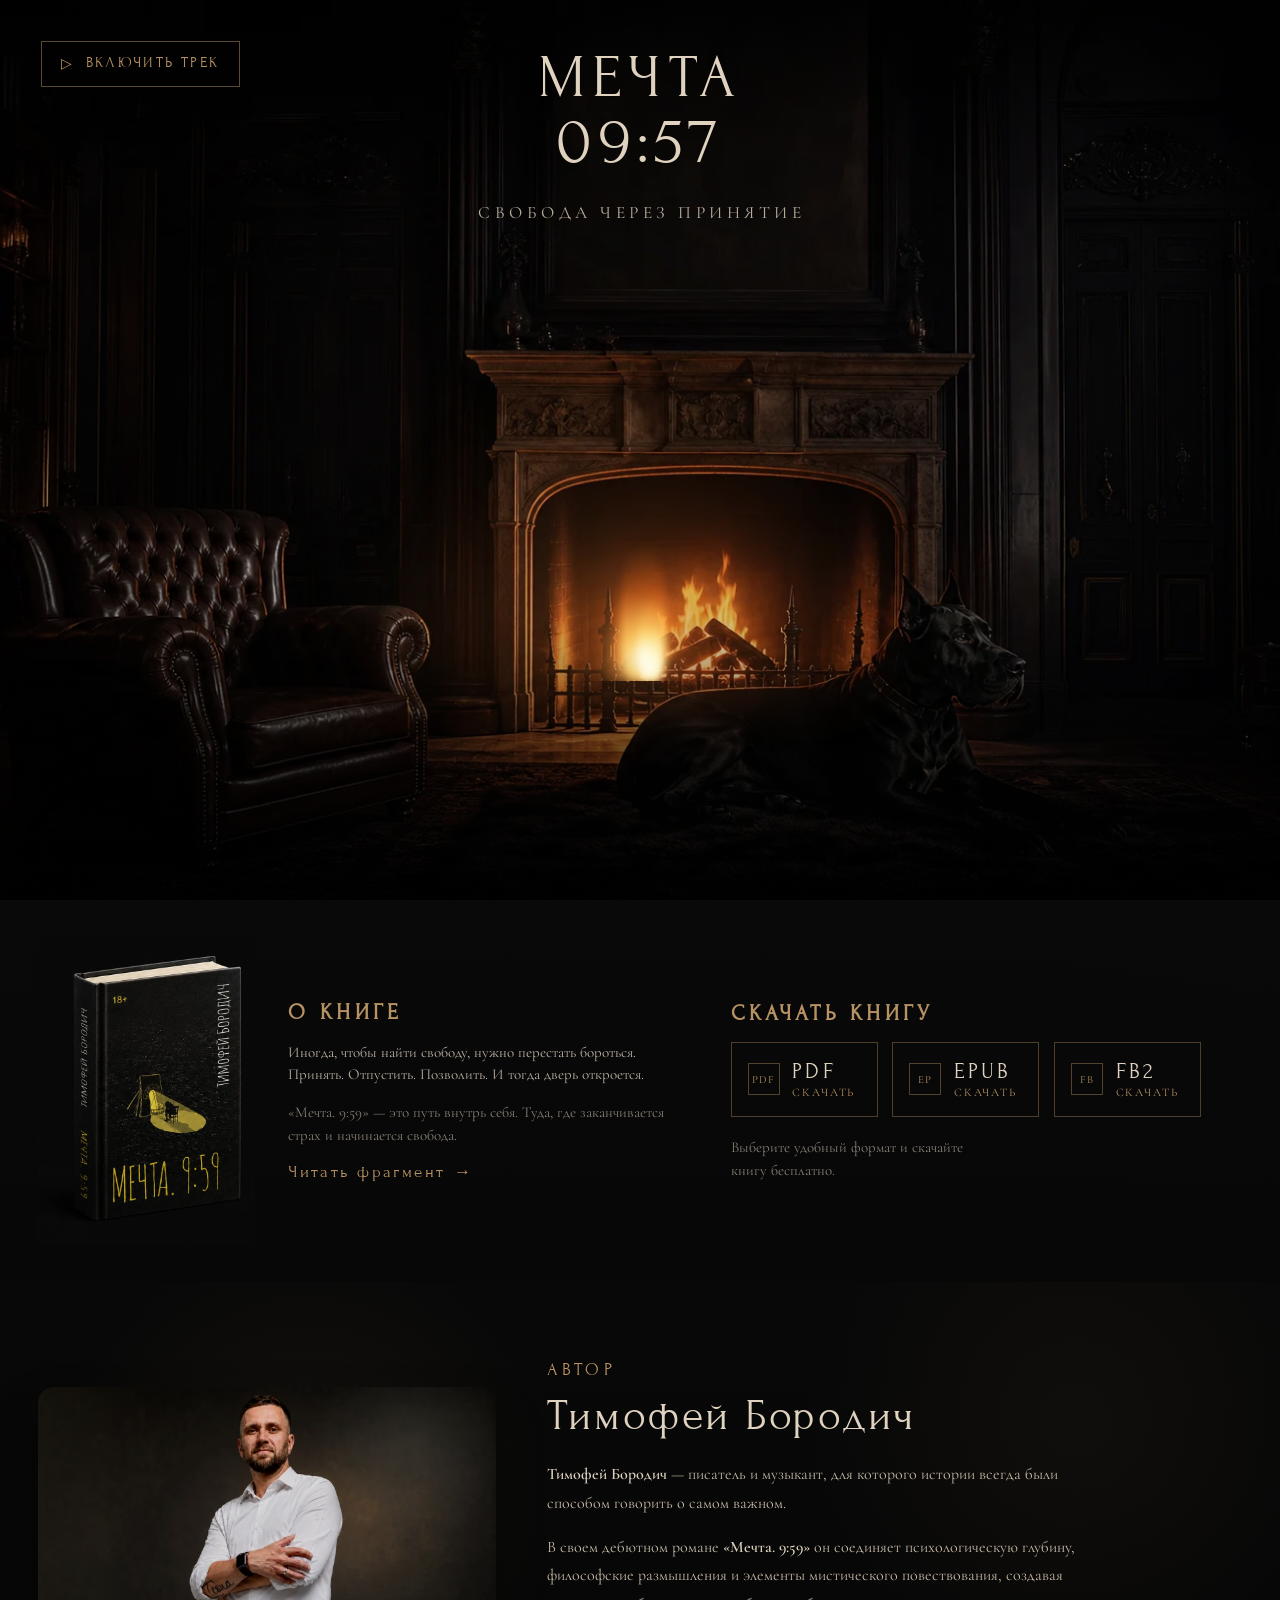
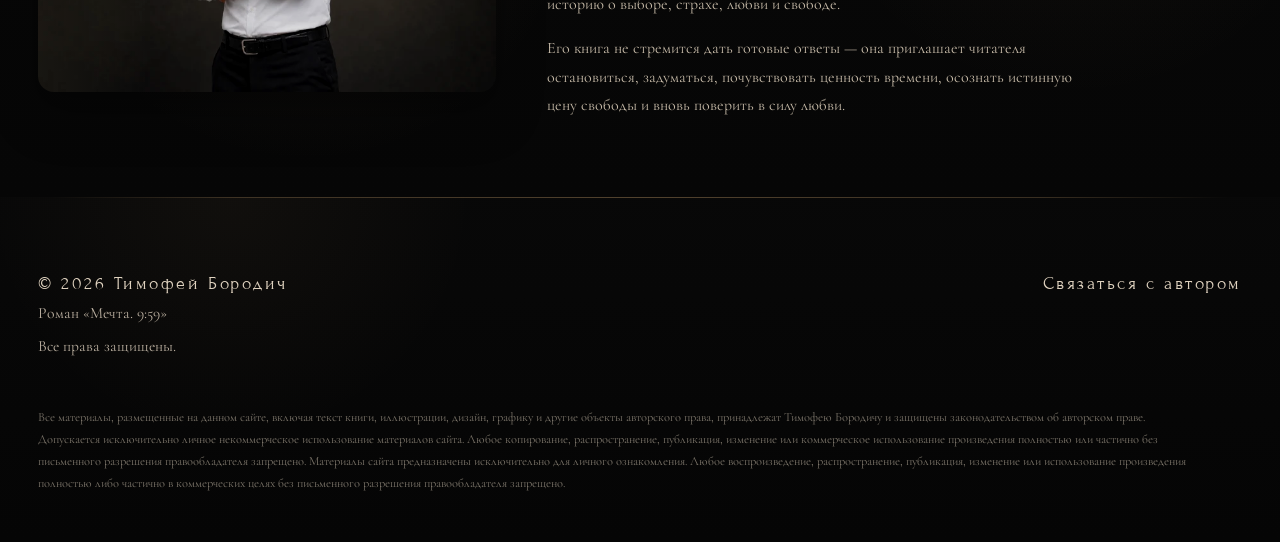
==== commit aef16451: "Add Google tag" ====
--- a/index.html
+++ b/index.html
@@ -1,6 +1,15 @@
 <!DOCTYPE html>
 <html lang="ru">
   <head>
+    <!-- Google tag (gtag.js) -->
+    <script async src="https://www.googletagmanager.com/gtag/js?id=G-35T767LSGK"></script>
+    <script>
+      window.dataLayer = window.dataLayer || [];
+      function gtag(){dataLayer.push(arguments);}
+      gtag("js", new Date());
+
+      gtag("config", "G-35T767LSGK");
+    </script>
     <meta charset="UTF-8" />
     <meta name="viewport" content="width=device-width, initial-scale=1.0" />
     <title>«Мечта. 9:59» — роман Тимофея Бородича</title>
@@ -65,6 +74,72 @@
       name="twitter:image:alt"
       content="Промо-изображение романа Тимофея Бородича «Мечта. 9:59»"
     />
+
+    <script type="application/ld+json">
+      {
+        "@context": "https://schema.org",
+        "@graph": [
+          {
+            "@type": "Book",
+            "@id": "https://9-59.site/#book",
+            "name": "Мечта. 9:59",
+            "description": "«Мечта. 9:59» — роман Тимофея Бородича о выборе, страхе, любви, свободе и ценности времени.",
+            "inLanguage": "ru",
+            "url": "https://9-59.site/",
+            "image": "https://9-59.site/assets/images/book-cover-current.jpg",
+            "author": {
+              "@id": "https://9-59.site/#author"
+            },
+            "workExample": [
+              {
+                "@id": "https://9-59.site/#book-pdf"
+              },
+              {
+                "@id": "https://9-59.site/#book-epub"
+              },
+              {
+                "@id": "https://9-59.site/#book-fb2"
+              }
+            ]
+          },
+          {
+            "@type": "Person",
+            "@id": "https://9-59.site/#author",
+            "name": "Тимофей Бородич",
+            "url": "https://9-59.site/#author",
+            "image": "https://9-59.site/assets/images/author-timofei-borodich-1080.webp",
+            "description": "Тимофей Бородич — писатель и музыкант, автор романа «Мечта. 9:59»."
+          },
+          {
+            "@type": "Book",
+            "@id": "https://9-59.site/#book-pdf",
+            "name": "Мечта. 9:59 — PDF",
+            "bookFormat": "https://schema.org/EBook",
+            "encodingFormat": "application/pdf",
+            "inLanguage": "ru",
+            "url": "https://9-59.site/assets/books/mechta-9-59.pdf"
+          },
+          {
+            "@type": "Book",
+            "@id": "https://9-59.site/#book-epub",
+            "name": "Мечта. 9:59 — EPUB",
+            "bookFormat": "https://schema.org/EBook",
+            "encodingFormat": "application/epub+zip",
+            "inLanguage": "ru",
+            "url": "https://9-59.site/assets/books/mechta-9-59.epub"
+          },
+          {
+            "@type": "Book",
+            "@id": "https://9-59.site/#book-fb2",
+            "name": "Мечта. 9:59 — FB2",
+            "bookFormat": "https://schema.org/EBook",
+            "encodingFormat": "application/x-fictionbook+xml",
+            "inLanguage": "ru",
+            "url": "https://9-59.site/assets/books/mechta-9-59.fb2"
+          }
+        ]
+      }
+    </script>
 
     <!-- Resource hints -->
     <link
@@ -182,6 +257,8 @@
                 href="assets/books/mechta-9-59.pdf"
                 download="mechta-9-59-timofei-borodich.pdf"
                 type="application/pdf"
+                data-analytics-event="download_pdf"
+                data-analytics-file-type="pdf"
                 aria-label="Скачать книгу «Мечта. 9:59» в формате PDF"
               >
                 <span class="about-panel__format-icon">PDF</span>
@@ -195,6 +272,8 @@
                 href="assets/books/mechta-9-59.epub"
                 download="mechta-9-59-timofei-borodich.epub"
                 type="application/epub+zip"
+                data-analytics-event="download_epub"
+                data-analytics-file-type="epub"
                 aria-label="Скачать книгу «Мечта. 9:59» в формате EPUB"
               >
                 <span class="about-panel__format-icon">EP</span>
@@ -208,6 +287,8 @@
                 href="assets/books/mechta-9-59.fb2"
                 download="mechta-9-59-timofei-borodich.fb2"
                 type="application/x-fictionbook+xml"
+                data-analytics-event="download_fb2"
+                data-analytics-file-type="fb2"
                 aria-label="Скачать книгу «Мечта. 9:59» в формате FB2"
               >
                 <span class="about-panel__format-icon">FB</span>
@@ -224,7 +305,7 @@
         </div>
       </section>
 
-      <section class="author-section" aria-labelledby="author-title">
+      <section class="author-section" id="author" aria-labelledby="author-title">
         <div class="author-section__inner">
           <div class="author-section__media" data-reveal="photo">
             <figure class="author-section__portrait">
@@ -294,6 +375,7 @@
                 href="https://taplink.cc/dream959"
                 target="_blank"
                 rel="noreferrer noopener"
+                data-analytics-contact-type="website"
                 aria-label="Связаться с автором"
               >
                 Связаться с автором
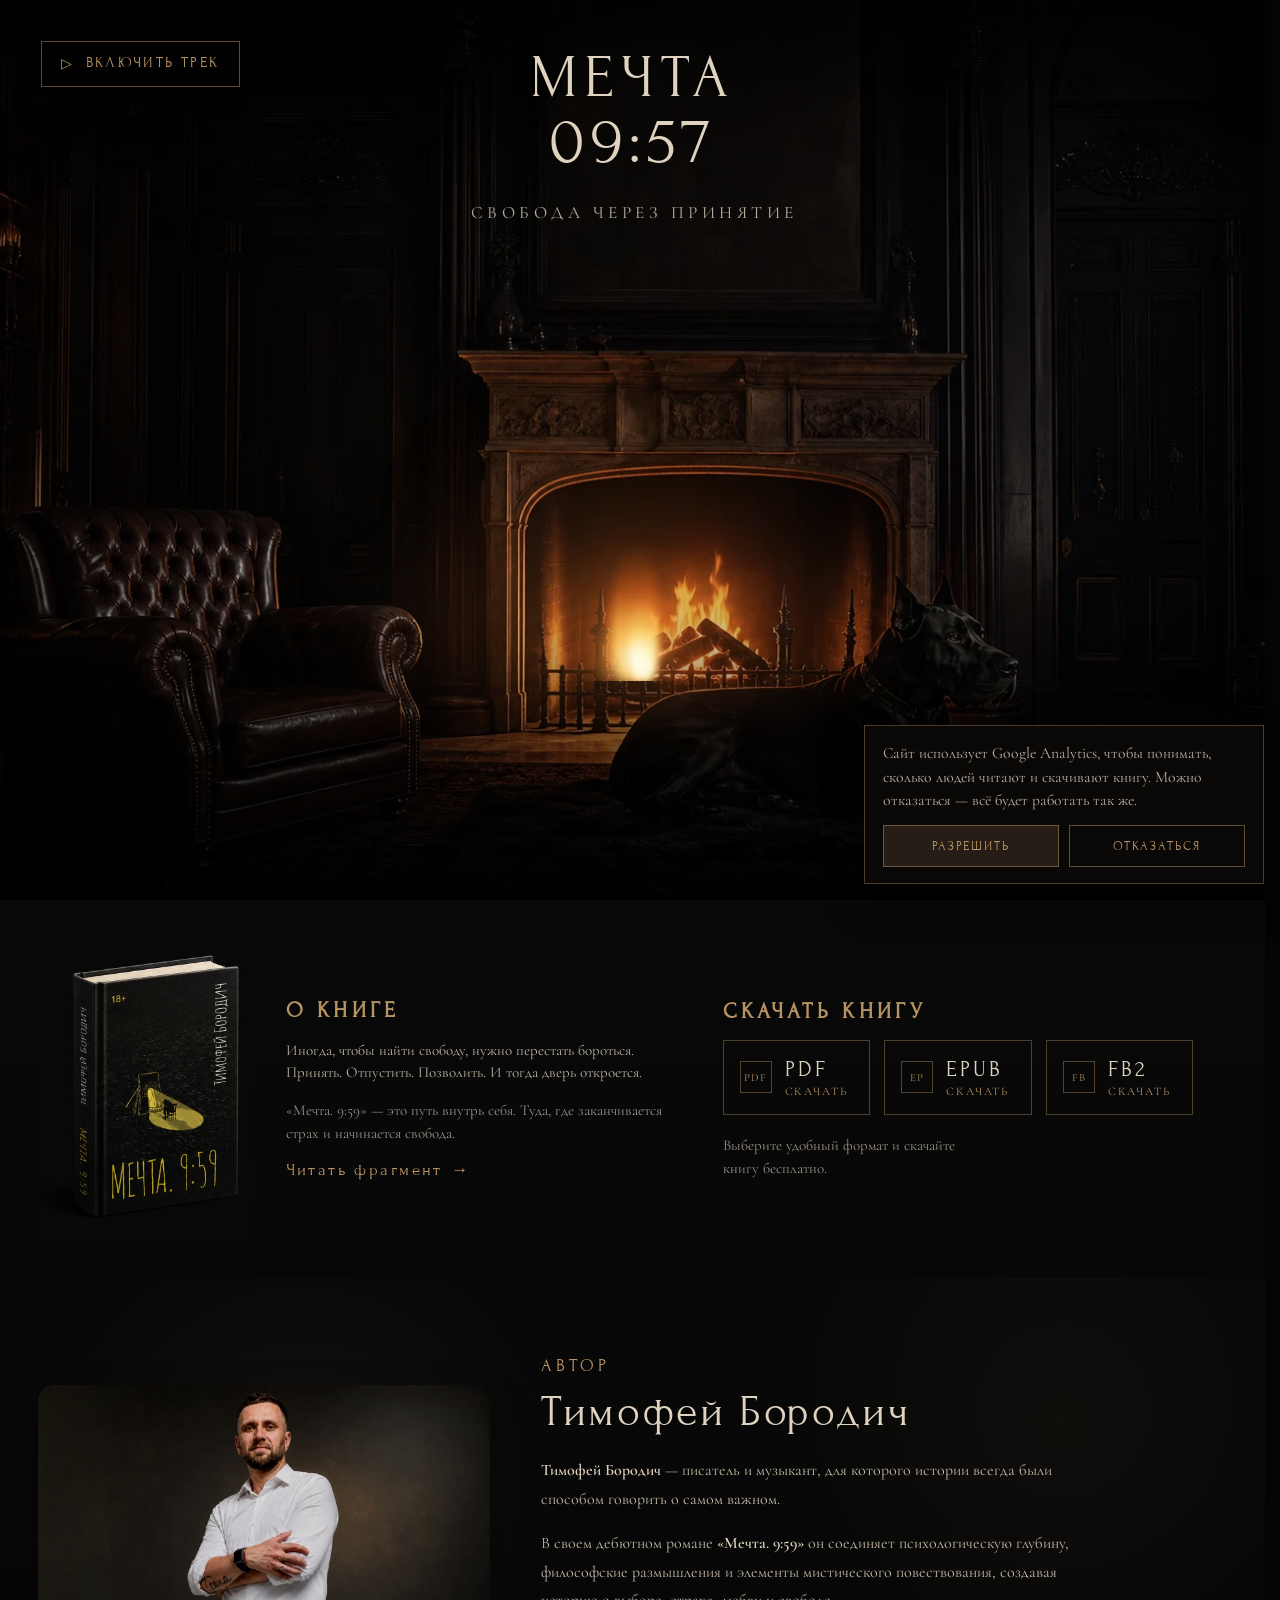
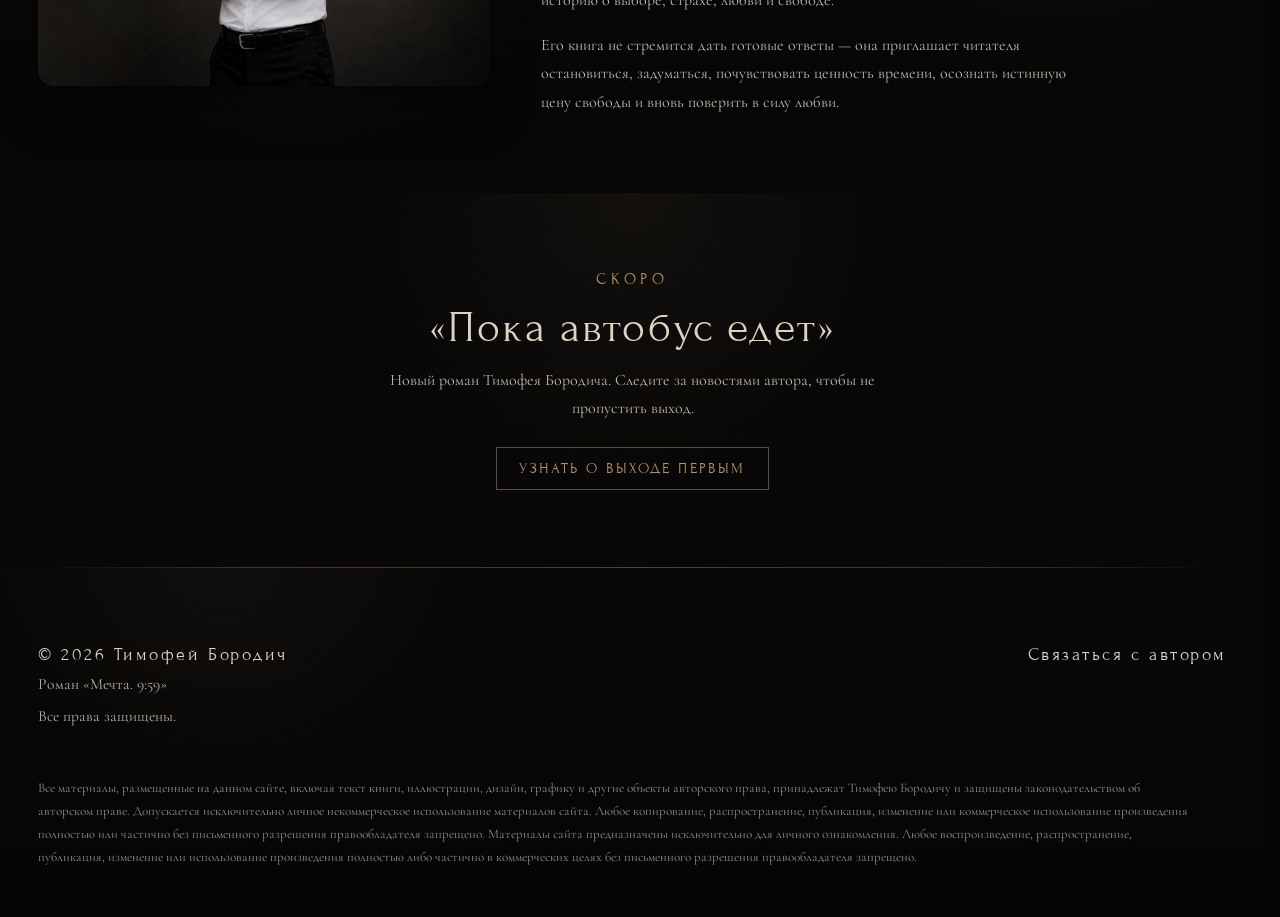
==== commit 0796bcac: "Модернизация сайта: исправления, доступность и новые функции Исправления: - читалка переведена на на" ====
--- a/index.html
+++ b/index.html
@@ -1,15 +1,30 @@
 <!DOCTYPE html>
 <html lang="ru">
   <head>
+    <script>
+      document.documentElement.classList.add("js");
+
+      // Google Consent Mode v2: аналитика по умолчанию без cookies,
+      // пока посетитель не нажмёт «Разрешить» в баннере.
+      window.dataLayer = window.dataLayer || [];
+      function gtag(){dataLayer.push(arguments);}
+
+      var storedConsent = null;
+      try {
+        storedConsent = window.localStorage.getItem("analytics-consent");
+      } catch (error) {}
+
+      gtag("consent", "default", {
+        analytics_storage: storedConsent === "granted" ? "granted" : "denied",
+        ad_storage: "denied",
+        ad_user_data: "denied",
+        ad_personalization: "denied"
+      });
+      gtag("js", new Date());
+      gtag("config", "G-35T767LSGK");
+    </script>
     <!-- Google tag (gtag.js) -->
     <script async src="https://www.googletagmanager.com/gtag/js?id=G-35T767LSGK"></script>
-    <script>
-      window.dataLayer = window.dataLayer || [];
-      function gtag(){dataLayer.push(arguments);}
-      gtag("js", new Date());
-
-      gtag("config", "G-35T767LSGK");
-    </script>
     <meta charset="UTF-8" />
     <meta name="viewport" content="width=device-width, initial-scale=1.0" />
     <title>«Мечта. 9:59» — роман Тимофея Бородича</title>
@@ -32,6 +47,7 @@
       sizes="180x180"
       href="assets/images/apple-touch-icon-180.png"
     />
+    <link rel="manifest" href="manifest.webmanifest" />
 
     <!-- Open Graph -->
     <meta property="og:type" content="book" />
@@ -86,6 +102,7 @@
             "description": "«Мечта. 9:59» — роман Тимофея Бородича о выборе, страхе, любви, свободе и ценности времени.",
             "inLanguage": "ru",
             "url": "https://9-59.site/",
+            "isAccessibleForFree": true,
             "image": "https://9-59.site/assets/images/book-cover-current.jpg",
             "author": {
               "@id": "https://9-59.site/#author"
@@ -196,12 +213,31 @@
           id="hero-timer"
           role="timer"
           aria-label="Обратный таймер"
+          tabindex="-1"
         >
           09:59
         </p>
         <p class="hero__tagline hero__tagline--countdown" id="hero-tagline">
           СВОБОДА ЧЕРЕЗ ПРИНЯТИЕ
         </p>
+      </div>
+
+      <div class="hero__finale" data-timer-finale hidden>
+        <p class="hero__finale-quote">
+          Иногда, чтобы найти свободу, нужно перестать бороться.
+        </p>
+        <div class="hero__finale-actions">
+          <button class="hero__finale-button" type="button" data-open-reader>
+            Читать фрагмент
+          </button>
+          <button
+            class="hero__finale-button hero__finale-button--ghost"
+            type="button"
+            data-timer-restart
+          >
+            Ещё 9:59
+          </button>
+        </div>
       </div>
     </header>
 
@@ -215,6 +251,7 @@
           <div class="about-panel__book book-mockup">
             <img
               src="assets/images/book-mockup.webp"
+              data-reader-origin
               alt="Книга «Мечта. 9:59» Тимофея Бородича"
               width="660"
               height="930"
@@ -233,14 +270,15 @@
               «Мечта. 9:59» — это путь внутрь себя. Туда, где заканчивается
               страх и начинается свобода.
             </p>
-            <a
+            <button
               class="about-panel__link"
-              href="assets/content/fragment.json"
+              type="button"
               data-open-reader
+              aria-haspopup="dialog"
               aria-label="Прочитать фрагмент романа «Мечта. 9:59»"
             >
               Читать фрагмент
-            </a>
+            </button>
           </section>
 
           <section
@@ -352,37 +390,56 @@
                 любви.
               </p>
             </div>
-
-            <div class="author-section__socials" hidden data-author-socials></div>
           </div>
+        </div>
+      </section>
+
+      <section class="next-book" id="next-book" aria-labelledby="next-book-title">
+        <div class="next-book__inner">
+          <p class="next-book__kicker" data-reveal="label">СКОРО</p>
+          <h2 class="next-book__title" id="next-book-title" data-reveal="title">
+            «Пока автобус едет»
+          </h2>
+          <p class="next-book__text" data-reveal="body">
+            Новый роман Тимофея Бородича. Следите за новостями автора, чтобы
+            не пропустить выход.
+          </p>
+          <a
+            class="next-book__link"
+            href="https://taplink.cc/dream959"
+            target="_blank"
+            rel="noreferrer noopener"
+            data-reveal="body"
+            data-analytics-contact-type="next_book"
+          >
+            Узнать о выходе первым
+          </a>
         </div>
       </section>
     </main>
 
-    <footer class="site-footer" aria-labelledby="site-footer-title">
+    <footer class="site-footer">
       <div class="site-footer__inner">
         <div class="site-footer__top">
-          <section class="site-footer__column site-footer__column--meta" aria-labelledby="site-footer-title">
-            <h2 class="site-footer__title" id="site-footer-title">© 2026 Тимофей Бородич</h2>
+          <div class="site-footer__column site-footer__column--meta">
+            <p class="site-footer__title">© 2026 Тимофей Бородич</p>
             <p class="site-footer__line">Роман «Мечта. 9:59»</p>
             <p class="site-footer__line">Все права защищены.</p>
-          </section>
-
-          <section class="site-footer__column site-footer__column--contacts" aria-labelledby="footer-contacts-title">
-            <h2 class="site-footer__title site-footer__title--contacts" id="footer-contacts-title">
+          </div>
+
+          <div class="site-footer__column site-footer__column--contacts">
+            <p class="site-footer__title site-footer__title--contacts">
               <a
                 class="site-footer__contact-heading-link"
                 href="https://taplink.cc/dream959"
                 target="_blank"
                 rel="noreferrer noopener"
                 data-analytics-contact-type="website"
-                aria-label="Связаться с автором"
               >
                 Связаться с автором
               </a>
-            </h2>
-            <ul class="site-footer__contacts" aria-label="Контакты автора"></ul>
-          </section>
+            </p>
+          </div>
         </div>
 
         <p class="site-footer__copyright">
@@ -400,16 +457,9 @@
       </div>
     </footer>
 
-    <div class="reader-layer" aria-hidden="true">
+    <dialog class="reader-layer" aria-labelledby="reader-title">
       <div class="reader-layer__backdrop" data-close-reader></div>
-      <section
-        class="reader-dialog"
-        role="dialog"
-        aria-modal="true"
-        aria-labelledby="reader-title"
-        aria-describedby="reader-content"
-        tabindex="-1"
-      >
+      <section class="reader-dialog">
         <button
           class="reader-dialog__close"
           type="button"
@@ -424,13 +474,48 @@
             <p class="reader-dialog__label">ФРАГМЕНТ</p>
             <h2 class="reader-dialog__title" id="reader-title">МЕЧТА. 9:59</h2>
             <div class="reader-dialog__rule" aria-hidden="true"></div>
+            <div class="reader-dialog__tools" role="group" aria-label="Размер текста">
+              <button
+                class="reader-dialog__tool"
+                type="button"
+                data-reader-font="-1"
+                aria-label="Уменьшить текст"
+              >
+                A−
+              </button>
+              <button
+                class="reader-dialog__tool"
+                type="button"
+                data-reader-font="1"
+                aria-label="Увеличить текст"
+              >
+                A+
+              </button>
+            </div>
           </header>
 
           <div class="reader-dialog__body">
-            <article class="reader-dialog__page" id="reader-content"></article>
+            <article
+              class="reader-dialog__page"
+              id="reader-content"
+              tabindex="0"
+              aria-label="Текст фрагмента"
+            ></article>
           </div>
 
+          <button
+            class="reader-dialog__share"
+            type="button"
+            data-reader-share
+            hidden
+          >
+            Поделиться цитатой
+          </button>
+
           <footer class="reader-dialog__footer">
+            <div class="reader-dialog__progress" aria-hidden="true">
+              <span data-reader-progress></span>
+            </div>
             <button
               class="reader-dialog__nav reader-dialog__nav--prev"
               type="button"
@@ -449,8 +534,27 @@
           </footer>
         </div>
       </section>
+    </dialog>
+
+    <div class="toast" role="status" aria-live="polite" popover="manual" data-toast></div>
+
+    <div class="consent" role="region" aria-label="Согласие на аналитику" data-consent hidden>
+      <p class="consent__text">
+        Сайт использует Google Analytics, чтобы понимать, сколько людей читают и
+        скачивают книгу. Можно отказаться — всё будет работать так же.
+      </p>
+      <div class="consent__actions">
+        <button class="consent__button" type="button" data-consent-accept>Разрешить</button>
+        <button
+          class="consent__button consent__button--ghost"
+          type="button"
+          data-consent-decline
+        >
+          Отказаться
+        </button>
+      </div>
     </div>
 
-    <script src="script.js"></script>
+    <script type="module" src="script.js"></script>
   </body>
 </html>
--- a/styles.css
+++ b/styles.css
@@ -2,7 +2,7 @@
   --color-bg: #040404;
   --color-text: #dfd2bf;
   --color-text-soft: rgba(223, 210, 191, 0.82);
-  --color-text-dim: rgba(223, 210, 191, 0.58);
+  --color-text-dim: rgba(223, 210, 191, 0.68);
   --color-gold: #b79262;
   --color-gold-soft: rgba(183, 146, 98, 0.38);
   --color-button-bg: rgba(8, 8, 8, 0.2);
@@ -23,6 +23,11 @@
 body {
   margin: 0;
   min-height: 100%;
+}
+
+html {
+  /* Место под скроллбар зарезервировано: при открытии читалки вёрстка не прыгает. */
+  scrollbar-gutter: stable;
 }
 
 img,
@@ -106,6 +111,7 @@
   transform: translateX(-50%);
   filter: blur(0.1px);
   opacity: 0;
+  transition: opacity 1.2s ease;
 }
 
 .hero--fire-active .hero__fire {
@@ -406,6 +412,18 @@
     animation-duration: 2.2s;
   }
 
+  .hero__firelight,
+  .hero__firelight::before,
+  .hero__firelight::after,
+  .hero__fire-glow,
+  .hero__fire-flame {
+    animation: none;
+  }
+
+  .hero__spark {
+    display: none;
+  }
+
   @keyframes dogHeadHowl {
     0% {
       opacity: 0;
@@ -422,6 +440,13 @@
   }
 }
 
+/* Пока hero не виден на экране, его анимации стоят на паузе. */
+.hero.is-offscreen *,
+.hero.is-offscreen *::before,
+.hero.is-offscreen *::after {
+  animation-play-state: paused !important;
+}
+
 .hero__countdown,
 .hero__atmosphere-button {
   position: relative;
@@ -464,7 +489,11 @@
   font-weight: 400;
   letter-spacing: 0.08em;
   line-height: 0.9;
-  will-change: opacity, filter;
+  transition: color 1.2s ease;
+}
+
+.hero__timer:focus {
+  outline: none;
 }
 
 .hero__tagline {
@@ -584,6 +613,10 @@
   align-items: center;
   gap: 0.5rem;
   margin-top: 1rem;
+  padding: 0;
+  border: 0;
+  background: none;
+  cursor: pointer;
   color: var(--color-gold);
   font-family: "Forum", serif;
   font-size: 1.08rem;
@@ -595,8 +628,20 @@
   content: "→";
 }
 
-.about-panel__link:hover {
-  color: #d2b17c;
+@media (hover: hover) {
+  .about-panel__link:hover {
+    color: #d2b17c;
+  }
+}
+
+.about-panel__link:focus-visible {
+  outline: 1px solid rgba(220, 183, 128, 0.78);
+  outline-offset: 4px;
+}
+
+.about-panel__link[aria-busy="true"] {
+  opacity: 0.6;
+  cursor: progress;
 }
 
 .reader-open {
@@ -618,25 +663,41 @@
   filter: brightness(1.06) drop-shadow(0 0 0.9rem rgba(209, 168, 108, 0.16));
 }
 
+/* Нативный <dialog>: фокус-ловушка, inert для фона и Esc — силами браузера. */
 .reader-layer {
   position: fixed;
   inset: 0;
-  z-index: 20;
+  width: 100%;
+  height: 100%;
+  max-width: none;
+  max-height: none;
+  margin: 0;
+  padding: clamp(1rem, 3vw, 2rem);
+  border: 0;
+  background: transparent;
+  color: inherit;
+  opacity: 0;
+  pointer-events: none;
+  transition: opacity 320ms ease;
+}
+
+.reader-layer[open] {
   display: grid;
   place-items: center;
-  padding: clamp(1rem, 3vw, 2rem);
-  opacity: 0;
-  visibility: hidden;
-  pointer-events: none;
-  transition:
-    opacity 320ms ease,
-    visibility 320ms ease;
+}
+
+.reader-layer::backdrop {
+  background: transparent;
 }
 
 .reader-layer.is-open {
   opacity: 1;
-  visibility: visible;
   pointer-events: auto;
+}
+
+.reader-layer.is-instant,
+.reader-layer.is-instant .reader-dialog {
+  transition: none;
 }
 
 .reader-layer__backdrop {
@@ -762,10 +823,25 @@
 .reader-dialog__page {
   height: 100%;
   overflow-y: auto;
+  overscroll-behavior: contain;
   padding: 0 clamp(0.4rem, 1.2vw, 0.8rem);
   color: #453625;
-  font-size: clamp(1.05rem, 1.1vw, 1.24rem);
+  font-size: calc(clamp(1.05rem, 1.1vw, 1.24rem) * var(--reader-font-scale, 1));
   line-height: 1.8;
+}
+
+.reader-dialog__page:focus {
+  outline: none;
+}
+
+.reader-dialog__page:focus-visible {
+  outline: 1px dashed rgba(128, 93, 55, 0.5);
+  outline-offset: 6px;
+}
+
+.reader-dialog__page::selection,
+.reader-dialog__page *::selection {
+  background: rgba(183, 146, 98, 0.32);
 }
 
 .reader-dialog__page.is-transitioning {
@@ -803,9 +879,11 @@
     transform 220ms ease;
 }
 
-.reader-dialog__nav:hover {
-  color: #8a6137;
-  transform: translateY(-1px);
+@media (hover: hover) {
+  .reader-dialog__nav:hover {
+    color: #8a6137;
+    transform: translateY(-1px);
+  }
 }
 
 .reader-dialog__nav[hidden] {
@@ -864,10 +942,12 @@
     transform 180ms ease;
 }
 
-.about-panel__format-card:hover {
-  border-color: rgba(210, 177, 124, 0.72);
-  background: rgba(17, 17, 17, 0.32);
-  transform: translateY(-1px);
+@media (hover: hover) {
+  .about-panel__format-card:hover {
+    border-color: rgba(210, 177, 124, 0.72);
+    background: rgba(17, 17, 17, 0.32);
+    transform: translateY(-1px);
+  }
 }
 
 .about-panel__format-card:focus-visible {
@@ -925,20 +1005,39 @@
   padding: clamp(3rem, 6vw, 5rem) var(--panel-side-padding);
 }
 
-.author-section__media,
-.author-section__content > [data-reveal] {
-  opacity: 0;
-  transform: translateY(1.2rem);
+/* Появление при прокрутке. Без JS всё видно сразу (класс .js ставится в <head>). */
+[data-reveal] {
   transition:
     opacity 680ms ease,
     transform 680ms ease;
 }
 
-.author-section__media.is-visible,
-.author-section__content > [data-reveal].is-visible,
-.author-section__bio.is-visible {
-  opacity: 1;
-  transform: translateY(0);
+.js [data-reveal]:not(.is-visible) {
+  opacity: 0;
+  transform: translateY(1.2rem);
+}
+
+/* Scroll-driven animations: появление привязано к прокрутке, без JS. */
+@supports (animation-timeline: view()) {
+  @media (prefers-reduced-motion: no-preference) {
+    .has-scroll-timeline [data-reveal] {
+      transition: none;
+      animation: revealUp linear both;
+      animation-timeline: view();
+      animation-range: entry 5% cover 35%;
+    }
+  }
+}
+
+@keyframes revealUp {
+  from {
+    opacity: 0;
+    transform: translateY(1.6rem);
+  }
+  to {
+    opacity: 1;
+    transform: translateY(0);
+  }
 }
 
 .author-section__media {
@@ -1026,10 +1125,6 @@
   height: auto;
   object-fit: cover;
   filter: saturate(0.92) contrast(1.02) brightness(0.88);
-}
-
-.author-section__socials[hidden] {
-  display: none;
 }
 
 .site-footer {
@@ -1099,8 +1194,10 @@
   transition: color 200ms ease;
 }
 
-.site-footer__contact-heading-link:hover {
-  color: #ece0cd;
+@media (hover: hover) {
+  .site-footer__contact-heading-link:hover {
+    color: #ece0cd;
+  }
 }
 
 .site-footer__contact-heading-link:focus-visible {
@@ -1177,8 +1274,8 @@
 .site-footer__copyright {
   max-width: 72rem;
   margin-top: clamp(2rem, 4vw, 3rem);
-  color: rgba(223, 210, 191, 0.54);
-  font-size: 0.78rem;
+  color: rgba(223, 210, 191, 0.66);
+  font-size: 0.82rem;
   line-height: 1.75;
   text-wrap: pretty;
 }
@@ -1421,7 +1518,7 @@
   }
 
   .site-footer__copyright {
-    font-size: 0.76rem;
+    font-size: 0.8rem;
     line-height: 1.68;
   }
 }
@@ -1594,7 +1691,7 @@
   }
 
   .site-footer__copyright {
-    font-size: 0.75rem;
+    font-size: 0.8rem;
     line-height: 1.72;
   }
 }
@@ -1647,8 +1744,8 @@
   }
 
   .about-panel__text {
-    font-size: 0.86rem;
-    line-height: 1.48;
+    font-size: 0.9rem;
+    line-height: 1.5;
   }
 
   .about-panel__format-grid {
@@ -1772,3 +1869,465 @@
     font-size: 0.8rem;
   }
 }
+
+/* ------------------------------------------------------------------ */
+/* Финал таймера                                                       */
+/* ------------------------------------------------------------------ */
+
+.hero__overlay::after {
+  content: "";
+  position: absolute;
+  inset: 0;
+  background: radial-gradient(circle at 50% 50%, rgba(0, 0, 0, 0.5), rgba(0, 0, 0, 0.82));
+  opacity: 0;
+  transition: opacity 1.8s ease;
+}
+
+.hero--finale .hero__overlay::after {
+  opacity: 1;
+}
+
+.hero--finale .hero__timer {
+  color: var(--color-gold);
+}
+
+.hero__finale {
+  position: absolute;
+  top: 52%;
+  left: 50%;
+  z-index: 3;
+  display: grid;
+  justify-items: center;
+  gap: clamp(1.4rem, 3vw, 2rem);
+  width: min(36rem, calc(100% - 2rem));
+  transform: translate(-50%, -50%);
+  text-align: center;
+  opacity: 1;
+  transition:
+    opacity 1.4s ease 0.6s,
+    transform 1.4s ease 0.6s;
+}
+
+.hero__finale[hidden] {
+  display: none;
+}
+
+@starting-style {
+  .hero__finale {
+    opacity: 0;
+    transform: translate(-50%, calc(-50% + 1rem));
+  }
+}
+
+.hero__finale-quote {
+  margin: 0;
+  color: var(--color-text);
+  font-size: clamp(1.45rem, 2.6vw, 2.15rem);
+  font-weight: 500;
+  line-height: 1.35;
+  text-wrap: balance;
+}
+
+.hero__finale-actions {
+  display: flex;
+  flex-wrap: wrap;
+  justify-content: center;
+  gap: 0.8rem;
+}
+
+.hero__finale-button {
+  min-height: 2.85rem;
+  padding: 0.7rem 1.3rem;
+  border: 1px solid var(--color-button-border);
+  background: rgba(183, 146, 98, 0.14);
+  color: var(--color-gold);
+  font: 400 0.92rem/1 "Forum", serif;
+  letter-spacing: 0.16em;
+  text-transform: uppercase;
+  cursor: pointer;
+  transition:
+    background-color 200ms ease,
+    border-color 200ms ease;
+}
+
+.hero__finale-button--ghost {
+  background: rgba(8, 8, 8, 0.3);
+}
+
+@media (hover: hover) {
+  .hero__finale-button:hover {
+    border-color: rgba(210, 177, 124, 0.8);
+    background: rgba(183, 146, 98, 0.24);
+  }
+}
+
+.hero__finale-button:focus-visible,
+.hero__atmosphere-button:focus-visible {
+  outline: 1px solid rgba(220, 183, 128, 0.78);
+  outline-offset: 3px;
+}
+
+/* ------------------------------------------------------------------ */
+/* Читалка: морфинг обложки (View Transitions), размер текста,          */
+/* прогресс, финальный призыв, цитаты                                  */
+/* ------------------------------------------------------------------ */
+
+::view-transition-group(reader-sheet) {
+  animation-duration: 640ms;
+  animation-timing-function: cubic-bezier(0.2, 0.8, 0.2, 1);
+}
+
+::view-transition-old(reader-sheet),
+::view-transition-new(reader-sheet) {
+  height: 100%;
+  object-fit: cover;
+}
+
+.reader-dialog__header {
+  position: relative;
+}
+
+.reader-dialog__tools {
+  position: absolute;
+  top: -1.6rem;
+  left: -0.4rem;
+  display: flex;
+  gap: 0.25rem;
+}
+
+.reader-dialog__tool {
+  min-width: 2.4rem;
+  min-height: 2.2rem;
+  padding: 0.3rem 0.5rem;
+  border: 1px solid rgba(95, 67, 42, 0.2);
+  border-radius: 0.4rem;
+  background: rgba(255, 250, 240, 0.4);
+  color: #6a4b30;
+  font: 500 0.95rem/1 "Cormorant Garamond", serif;
+  cursor: pointer;
+}
+
+.reader-dialog__tool:disabled {
+  opacity: 0.35;
+  cursor: default;
+}
+
+.reader-dialog__tool:focus-visible {
+  outline: 1px solid rgba(128, 93, 55, 0.85);
+  outline-offset: 2px;
+}
+
+@media (hover: hover) {
+  .reader-dialog__tool:not(:disabled):hover {
+    border-color: rgba(95, 67, 42, 0.45);
+  }
+}
+
+.reader-dialog__progress {
+  grid-column: 1 / -1;
+  width: 100%;
+  height: 2px;
+  margin-bottom: 0.4rem;
+  background: rgba(95, 67, 42, 0.14);
+}
+
+.reader-dialog__progress span {
+  display: block;
+  width: 0;
+  height: 100%;
+  background: rgba(95, 67, 42, 0.62);
+  transition: width 360ms ease;
+}
+
+.reader-dialog__cta {
+  max-width: 72ch;
+  margin: 2.2rem auto 0.5rem;
+  padding-top: 1.6rem;
+  border-top: 1px solid rgba(95, 67, 42, 0.22);
+  text-align: center;
+}
+
+.reader-dialog__cta-title {
+  margin: 0 0 0.4rem;
+  color: #5f432a;
+  font: 400 clamp(1.3rem, 2vw, 1.6rem) / 1.2 "Forum", serif;
+  letter-spacing: 0.06em;
+}
+
+.reader-dialog__cta-text {
+  margin: 0 0 1.2rem;
+  font-size: 0.95em;
+}
+
+.reader-dialog__cta-grid {
+  display: flex;
+  flex-wrap: wrap;
+  justify-content: center;
+  gap: 0.75rem;
+}
+
+.reader-dialog__cta .about-panel__format-card {
+  border-color: rgba(95, 67, 42, 0.32);
+  background: rgba(255, 250, 240, 0.45);
+  color: #453625;
+}
+
+.reader-dialog__cta .about-panel__format-name {
+  color: #453625;
+}
+
+.reader-dialog__cta .about-panel__format-icon,
+.reader-dialog__cta .about-panel__format-action {
+  border-color: rgba(95, 67, 42, 0.32);
+  color: #7a5633;
+}
+
+.reader-dialog__share {
+  position: absolute;
+  left: 50%;
+  bottom: clamp(4.6rem, 8vw, 5.6rem);
+  z-index: 3;
+  padding: 0.65rem 1.15rem;
+  border: 0;
+  border-radius: 999px;
+  background: #2a2017;
+  color: #f1e5d1;
+  font: 400 0.9rem/1 "Forum", serif;
+  letter-spacing: 0.12em;
+  text-transform: uppercase;
+  box-shadow: 0 0.6rem 1.4rem rgba(0, 0, 0, 0.25);
+  transform: translateX(-50%);
+  cursor: pointer;
+}
+
+.reader-dialog__share[hidden] {
+  display: none;
+}
+
+.reader-dialog__share:focus-visible {
+  outline: 2px solid rgba(128, 93, 55, 0.85);
+  outline-offset: 3px;
+}
+
+/* ------------------------------------------------------------------ */
+/* Блок «Новый роман»                                                  */
+/* ------------------------------------------------------------------ */
+
+.next-book {
+  position: relative;
+  background:
+    radial-gradient(circle at 50% 0%, rgba(183, 146, 98, 0.07), rgba(183, 146, 98, 0) 40%),
+    linear-gradient(180deg, rgba(6, 6, 6, 1), rgba(8, 8, 8, 0.96));
+}
+
+.next-book__inner {
+  display: grid;
+  justify-items: center;
+  gap: 1rem;
+  max-width: 44rem;
+  margin: 0 auto;
+  padding: clamp(3rem, 6vw, 5rem) var(--panel-side-padding);
+  text-align: center;
+}
+
+.next-book__kicker {
+  margin: 0;
+  color: var(--color-gold);
+  font-family: "Forum", serif;
+  font-size: clamp(1rem, 1.2vw, 1.15rem);
+  letter-spacing: 0.3em;
+}
+
+.next-book__title {
+  margin: 0;
+  color: var(--color-text);
+  font-family: "Forum", serif;
+  font-size: clamp(2rem, 3.4vw, 3rem);
+  font-weight: 400;
+  letter-spacing: 0.05em;
+  line-height: 1.1;
+  text-wrap: balance;
+}
+
+.next-book__text {
+  margin: 0;
+  max-width: 32rem;
+  color: #c4b8a6;
+  font-size: clamp(1rem, 1.1vw, 1.14rem);
+  line-height: 1.7;
+  text-wrap: pretty;
+}
+
+.next-book__link {
+  margin-top: 0.6rem;
+  padding: 0.8rem 1.4rem;
+  border: 1px solid var(--color-button-border);
+  color: var(--color-gold);
+  font: 400 0.95rem/1 "Forum", serif;
+  letter-spacing: 0.16em;
+  text-decoration: none;
+  text-transform: uppercase;
+  transition:
+    background-color 200ms ease,
+    border-color 200ms ease;
+}
+
+@media (hover: hover) {
+  .next-book__link:hover {
+    border-color: rgba(210, 177, 124, 0.8);
+    background: rgba(183, 146, 98, 0.1);
+  }
+}
+
+.next-book__link:focus-visible {
+  outline: 1px solid rgba(220, 183, 128, 0.78);
+  outline-offset: 3px;
+}
+
+/* ------------------------------------------------------------------ */
+/* Уведомление и баннер согласия                                       */
+/* ------------------------------------------------------------------ */
+
+.toast {
+  position: fixed;
+  inset: auto auto 1.5rem 50%;
+  z-index: 40;
+  max-width: min(28rem, calc(100% - 2rem));
+  margin: 0;
+  padding: 0.8rem 1.2rem;
+  border: 1px solid var(--color-gold-soft);
+  border-radius: 0.6rem;
+  background: rgba(14, 12, 10, 0.96);
+  color: var(--color-text);
+  font-size: 1rem;
+  transform: translateX(-50%);
+}
+
+.toast:not(:popover-open):not(.is-visible) {
+  display: none;
+}
+
+.consent {
+  position: fixed;
+  right: 1rem;
+  bottom: 1rem;
+  z-index: 25;
+  display: grid;
+  gap: 0.8rem;
+  width: min(25rem, calc(100% - 2rem));
+  padding: 1rem 1.1rem;
+  border: 1px solid var(--color-gold-soft);
+  background: rgba(10, 9, 8, 0.96);
+  box-shadow: 0 1rem 2.4rem rgba(0, 0, 0, 0.4);
+}
+
+.consent[hidden] {
+  display: none;
+}
+
+.consent__text {
+  margin: 0;
+  color: var(--color-text-soft);
+  font-size: 0.98rem;
+  line-height: 1.5;
+}
+
+.consent__actions {
+  display: flex;
+  gap: 0.6rem;
+}
+
+.consent__button {
+  flex: 1;
+  min-height: 2.6rem;
+  border: 1px solid var(--color-button-border);
+  background: rgba(183, 146, 98, 0.16);
+  color: var(--color-gold);
+  font: 400 0.82rem/1 "Forum", serif;
+  letter-spacing: 0.14em;
+  text-transform: uppercase;
+  cursor: pointer;
+}
+
+.consent__button--ghost {
+  background: transparent;
+}
+
+.consent__button:focus-visible {
+  outline: 1px solid rgba(220, 183, 128, 0.78);
+  outline-offset: 3px;
+}
+
+/* ------------------------------------------------------------------ */
+/* Мобильные: облегчённый огонь и мелкие правки                         */
+/* ------------------------------------------------------------------ */
+
+@media (max-width: 768px), (hover: none) {
+  .hero__firelight {
+    filter: blur(14px);
+  }
+
+  .hero__firelight::before,
+  .hero__firelight::after {
+    display: none;
+  }
+
+  .hero__fire-glow {
+    filter: blur(10px);
+  }
+
+  .hero__fire-flame--back {
+    filter: blur(5px);
+  }
+}
+
+@media (max-width: 560px) {
+  .hero__finale {
+    top: 55%;
+  }
+
+  .hero__finale-button {
+    font-size: 0.78rem;
+  }
+
+  .reader-dialog__tools {
+    top: -1.9rem;
+    left: -0.2rem;
+  }
+
+  .consent {
+    right: 0.75rem;
+    bottom: 0.75rem;
+    width: calc(100% - 1.5rem);
+  }
+}
+
+/* ------------------------------------------------------------------ */
+/* Уменьшение движения: всё, что осталось                               */
+/* ------------------------------------------------------------------ */
+
+@media (prefers-reduced-motion: reduce) {
+  .reader-layer,
+  .reader-dialog,
+  .reader-layer.is-open .reader-dialog,
+  .reader-layer.is-closing .reader-dialog {
+    transform: none;
+    transition: opacity 160ms ease;
+  }
+
+  .reader-dialog__page.is-transitioning {
+    animation: none;
+  }
+
+  [data-reveal],
+  .hero__finale,
+  .hero__overlay::after,
+  .hero__fire {
+    transition: none;
+  }
+
+  .js [data-reveal]:not(.is-visible) {
+    opacity: 1;
+    transform: none;
+  }
+}
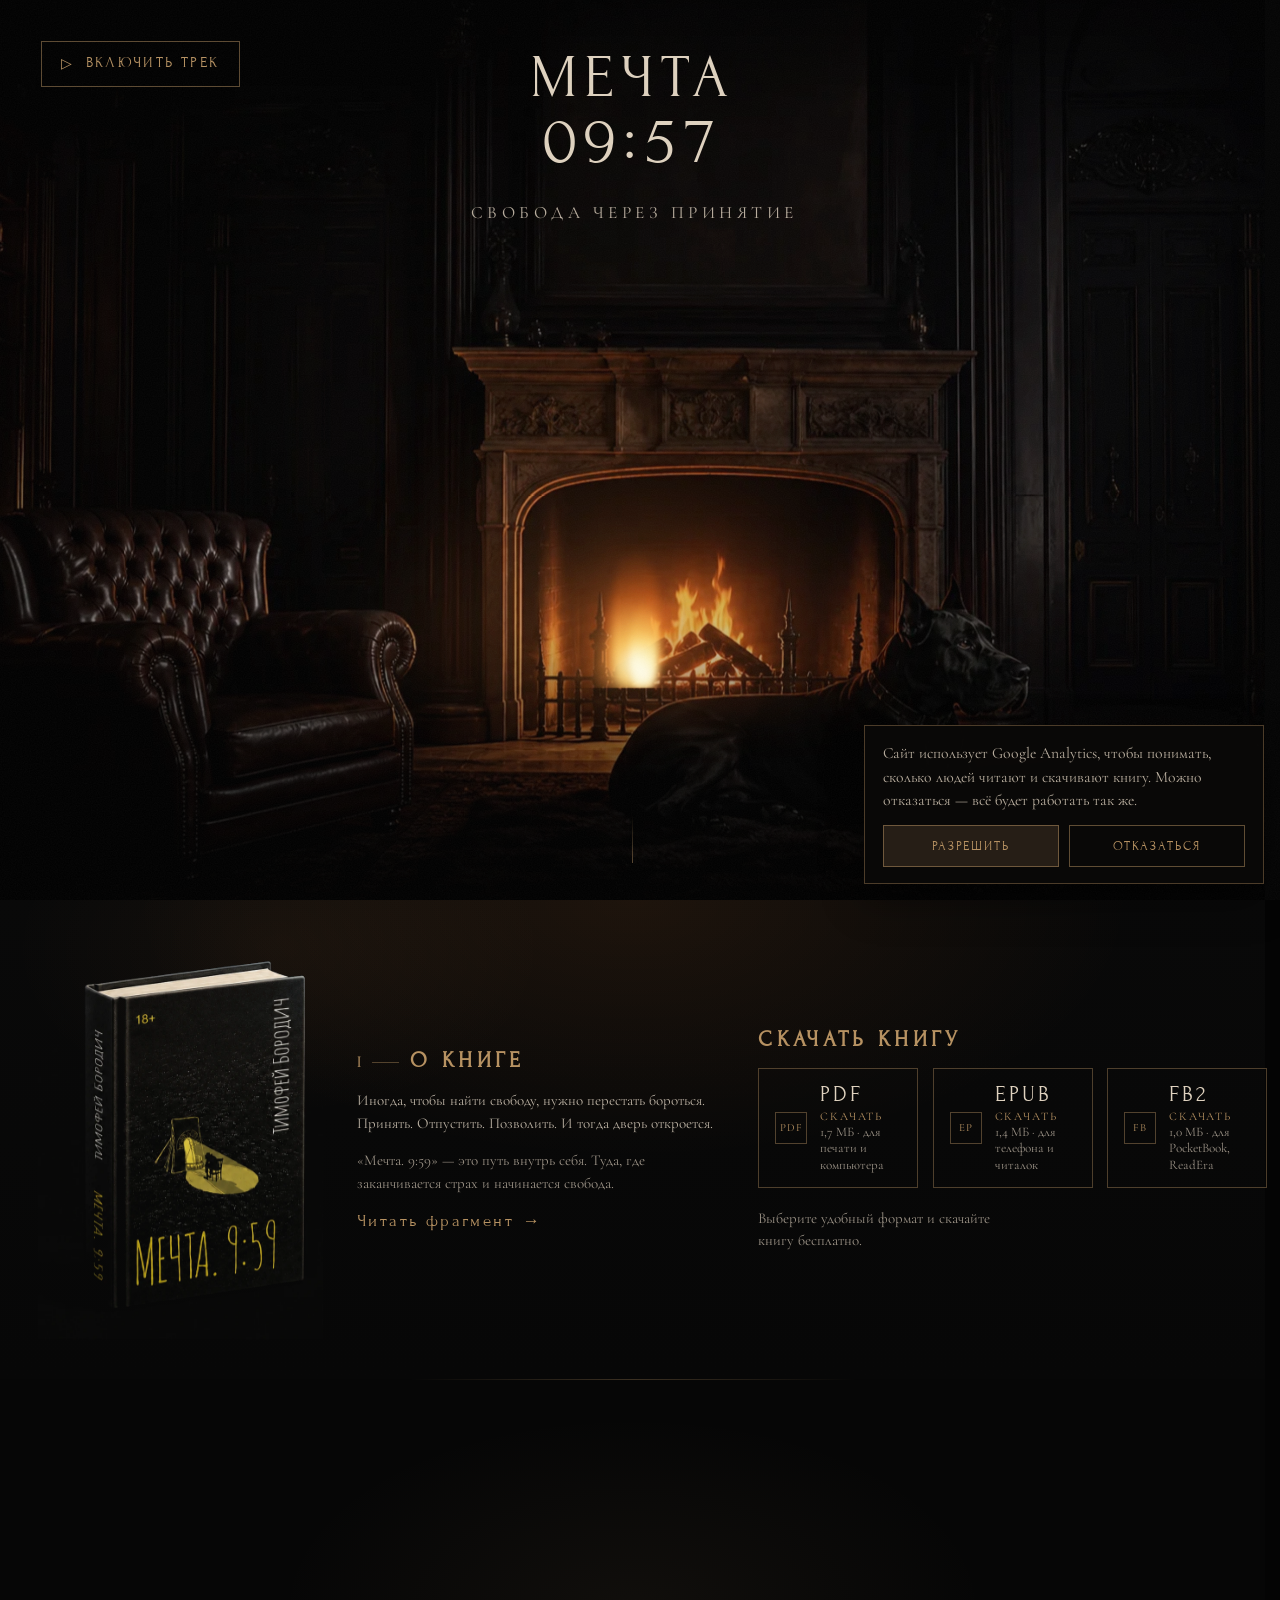
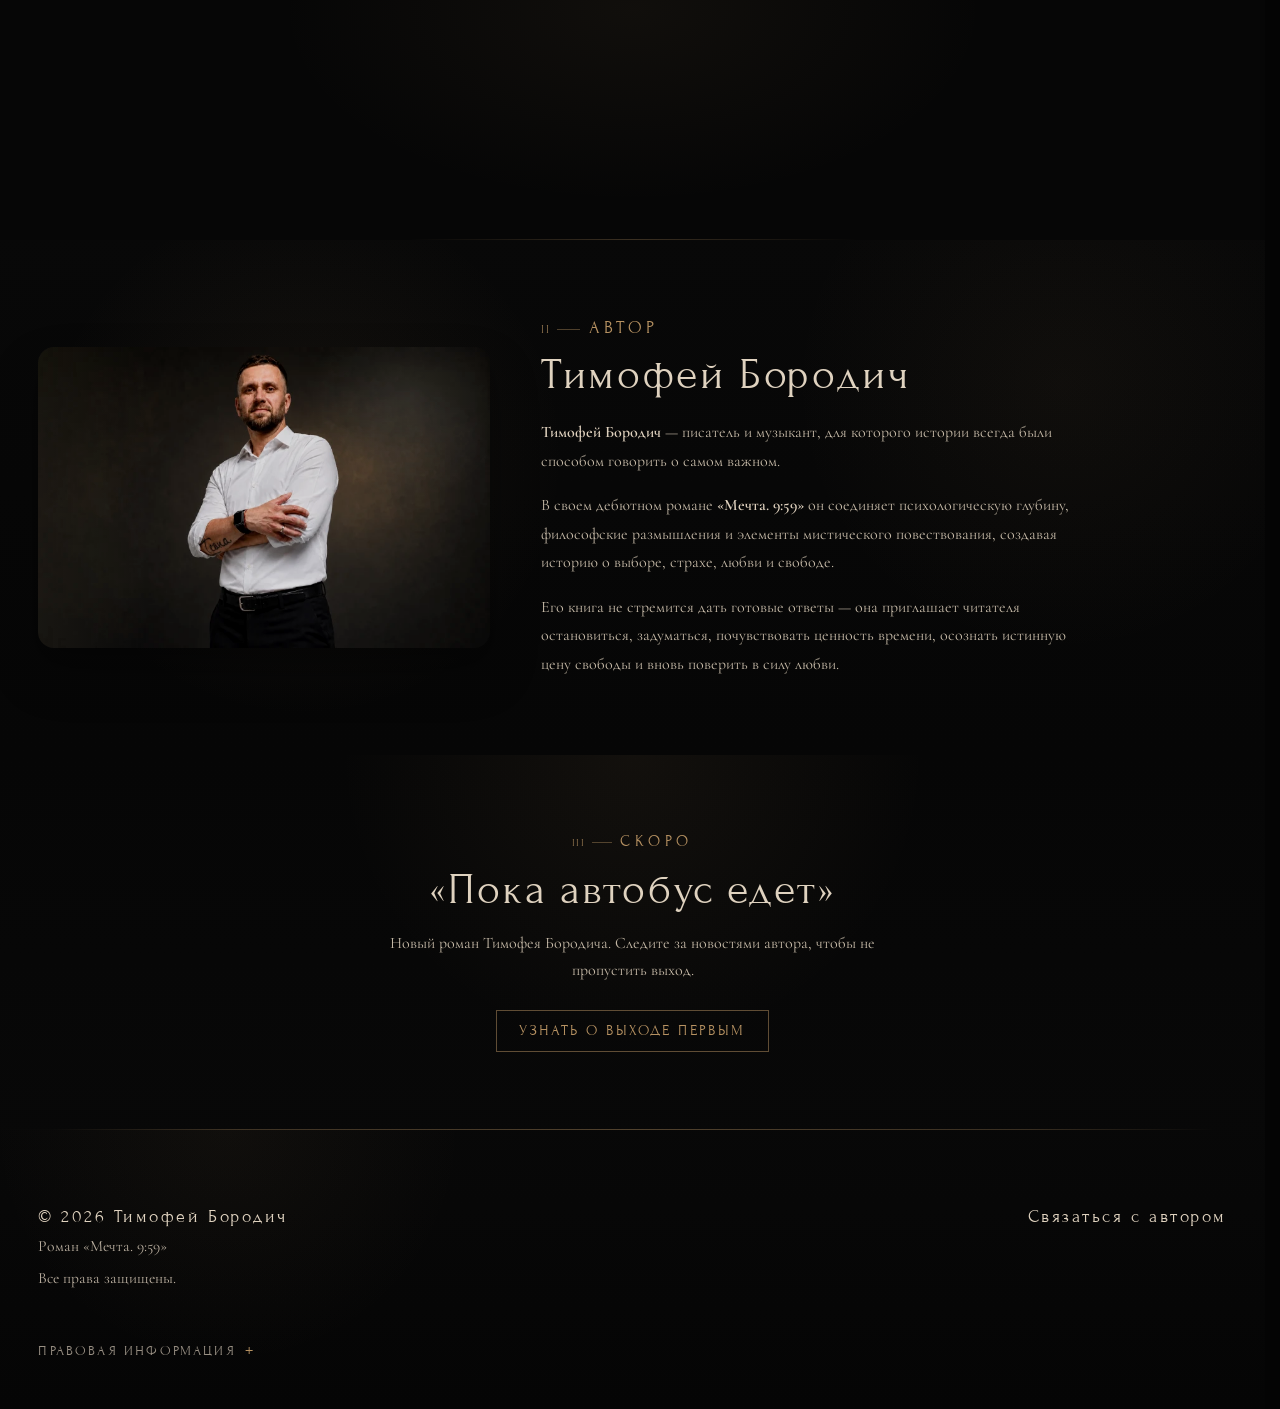
==== commit bca56923: "Дизайн: атмосфера, книга, читалка - плёночное зерно поверх сайта, свет камина «стекает» в блок о кни" ====
--- a/index.html
+++ b/index.html
@@ -190,8 +190,9 @@
         Включить трек
       </button>
 
-      <div class="hero__scene" aria-hidden="true"></div>
-      <div class="hero__fire" aria-hidden="true">
+      <div class="hero__room" aria-hidden="true">
+      <div class="hero__scene"></div>
+      <div class="hero__fire">
         <div class="hero__firelight"></div>
         <div class="hero__fireplace-flame-area">
           <div class="hero__fire-glow"></div>
@@ -201,8 +202,9 @@
           <div class="hero__spark-pool"></div>
         </div>
       </div>
-      <div class="hero__dog-head" aria-hidden="true"></div>
-      <div class="hero__overlay" aria-hidden="true"></div>
+      <div class="hero__dog-head"></div>
+      <div class="hero__overlay"></div>
+      </div>
 
       <div class="hero__countdown">
         <h1 class="hero__countdown-label" id="hero-title">
@@ -214,13 +216,15 @@
           role="timer"
           aria-label="Обратный таймер"
           tabindex="-1"
-        >
-          09:59
-        </p>
+        ><span class="hero__digit">0</span><span class="hero__digit">9</span><span class="hero__colon">:</span><span class="hero__digit">5</span><span class="hero__digit">9</span></p>
         <p class="hero__tagline hero__tagline--countdown" id="hero-tagline">
           СВОБОДА ЧЕРЕЗ ПРИНЯТИЕ
         </p>
       </div>
+
+      <a class="hero__scroll-cue" href="#fragment" aria-label="Листать к описанию книги">
+        <span class="hero__scroll-line" aria-hidden="true"></span>
+      </a>
 
       <div class="hero__finale" data-timer-finale hidden>
         <p class="hero__finale-quote">
@@ -248,7 +252,8 @@
         aria-labelledby="about-title downloads-title"
       >
         <div class="about-panel__inner">
-          <div class="about-panel__book book-mockup">
+          <div class="about-panel__book book-mockup" data-tilt>
+            <span class="book-mockup__glare" aria-hidden="true"></span>
             <img
               src="assets/images/book-mockup.webp"
               data-reader-origin
@@ -261,7 +266,9 @@
           </div>
 
           <section class="about-panel__copy" aria-labelledby="about-title">
-            <h2 class="about-panel__kicker" id="about-title">О КНИГЕ</h2>
+            <h2 class="about-panel__kicker" id="about-title">
+              <span class="chapter-mark" aria-hidden="true">I</span>О КНИГЕ
+            </h2>
             <p class="about-panel__text">
               Иногда, чтобы найти свободу, нужно перестать бороться. Принять.
               Отпустить. Позволить. И тогда дверь откроется.
@@ -303,6 +310,7 @@
                 <span class="about-panel__format-meta">
                   <span class="about-panel__format-name">PDF</span>
                   <span class="about-panel__format-action">Скачать</span>
+                  <span class="about-panel__format-hint">1,7 МБ · для печати и компьютера</span>
                 </span>
               </a>
               <a
@@ -318,6 +326,7 @@
                 <span class="about-panel__format-meta">
                   <span class="about-panel__format-name">EPUB</span>
                   <span class="about-panel__format-action">Скачать</span>
+                  <span class="about-panel__format-hint">1,4 МБ · для телефона и читалок</span>
                 </span>
               </a>
               <a
@@ -333,6 +342,7 @@
                 <span class="about-panel__format-meta">
                   <span class="about-panel__format-name">FB2</span>
                   <span class="about-panel__format-action">Скачать</span>
+                  <span class="about-panel__format-hint">1,0 МБ · для PocketBook, ReadEra</span>
                 </span>
               </a>
             </div>
@@ -342,6 +352,16 @@
           </section>
         </div>
       </section>
+
+      <figure class="quote-break" data-quote-break>
+        <div class="quote-break__quotes" data-reveal="title">
+          <!-- Можно добавить несколько <blockquote>: при каждом визите покажется случайная. -->
+          <blockquote class="quote-break__quote">
+            <p>Дом. Очень странное слово для этого места.</p>
+          </blockquote>
+        </div>
+        <figcaption class="quote-break__caption" data-reveal="label">«Мечта. 9:59»</figcaption>
+      </figure>
 
       <section class="author-section" id="author" aria-labelledby="author-title">
         <div class="author-section__inner">
@@ -368,7 +388,9 @@
           </div>
 
           <div class="author-section__content">
-            <p class="author-section__kicker" data-reveal="label">АВТОР</p>
+            <p class="author-section__kicker" data-reveal="label">
+              <span class="chapter-mark" aria-hidden="true">II</span>АВТОР
+            </p>
             <h2 class="author-section__name" id="author-title" data-reveal="title">
               Тимофей Бородич
             </h2>
@@ -396,7 +418,9 @@
 
       <section class="next-book" id="next-book" aria-labelledby="next-book-title">
         <div class="next-book__inner">
-          <p class="next-book__kicker" data-reveal="label">СКОРО</p>
+          <p class="next-book__kicker" data-reveal="label">
+            <span class="chapter-mark" aria-hidden="true">III</span>СКОРО
+          </p>
           <h2 class="next-book__title" id="next-book-title" data-reveal="title">
             «Пока автобус едет»
           </h2>
@@ -442,18 +466,21 @@
           </div>
         </div>
 
-        <p class="site-footer__copyright">
-          Все материалы, размещенные на данном сайте, включая текст книги, иллюстрации,
-          дизайн, графику и другие объекты авторского права, принадлежат Тимофею Бородичу
-          и защищены законодательством об авторском праве. Допускается исключительно личное
-          некоммерческое использование материалов сайта. Любое копирование, распространение,
-          публикация, изменение или коммерческое использование произведения полностью или
-          частично без письменного разрешения правообладателя запрещено. Материалы сайта
-          предназначены исключительно для личного ознакомления. Любое воспроизведение,
-          распространение, публикация, изменение или использование произведения полностью
-          либо частично в коммерческих целях без письменного разрешения правообладателя
-          запрещено.
-        </p>
+        <details class="site-footer__legal">
+          <summary class="site-footer__legal-summary">Правовая информация</summary>
+          <p class="site-footer__copyright">
+            Все материалы, размещенные на данном сайте, включая текст книги, иллюстрации,
+            дизайн, графику и другие объекты авторского права, принадлежат Тимофею Бородичу
+            и защищены законодательством об авторском праве. Допускается исключительно личное
+            некоммерческое использование материалов сайта. Любое копирование, распространение,
+            публикация, изменение или коммерческое использование произведения полностью или
+            частично без письменного разрешения правообладателя запрещено. Материалы сайта
+            предназначены исключительно для личного ознакомления. Любое воспроизведение,
+            распространение, публикация, изменение или использование произведения полностью
+            либо частично в коммерческих целях без письменного разрешения правообладателя
+            запрещено.
+          </p>
+        </details>
       </div>
     </footer>
 
@@ -474,7 +501,7 @@
             <p class="reader-dialog__label">ФРАГМЕНТ</p>
             <h2 class="reader-dialog__title" id="reader-title">МЕЧТА. 9:59</h2>
             <div class="reader-dialog__rule" aria-hidden="true"></div>
-            <div class="reader-dialog__tools" role="group" aria-label="Размер текста">
+            <div class="reader-dialog__tools" role="group" aria-label="Настройки чтения">
               <button
                 class="reader-dialog__tool"
                 type="button"
@@ -490,6 +517,15 @@
                 aria-label="Увеличить текст"
               >
                 A+
+              </button>
+              <button
+                class="reader-dialog__tool reader-dialog__tool--theme"
+                type="button"
+                data-reader-theme
+                aria-pressed="false"
+                aria-label="Ночной режим"
+              >
+                <span aria-hidden="true">☾</span>
               </button>
             </div>
           </header>
--- a/styles.css
+++ b/styles.css
@@ -11,6 +11,8 @@
   --hero-bg-position: center center;
   --content-max-width: 1360px;
   --panel-side-padding: clamp(1.25rem, 3vw, 2.5rem);
+  --grain: url("data:image/svg+xml,%3Csvg xmlns='http://www.w3.org/2000/svg' width='180' height='180'%3E%3Cfilter id='n'%3E%3CfeTurbulence type='fractalNoise' baseFrequency='0.85' numOctaves='2' stitchTiles='stitch'/%3E%3CfeColorMatrix type='saturate' values='0'/%3E%3C/filter%3E%3Crect width='100%25' height='100%25' filter='url(%23n)'/%3E%3C/svg%3E");
+  --paper: url("data:image/svg+xml,%3Csvg xmlns='http://www.w3.org/2000/svg' width='240' height='240'%3E%3Cfilter id='p'%3E%3CfeTurbulence type='fractalNoise' baseFrequency='0.65' numOctaves='3' stitchTiles='stitch'/%3E%3CfeColorMatrix values='0 0 0 0 0.36 0 0 0 0 0.26 0 0 0 0 0.14 0.22 0 0 0 -0.02'/%3E%3C/filter%3E%3Crect width='100%25' height='100%25' filter='url(%23p)'/%3E%3C/svg%3E");
 }
 
 *,
@@ -28,6 +30,24 @@
 html {
   /* Место под скроллбар зарезервировано: при открытии читалки вёрстка не прыгает. */
   scrollbar-gutter: stable;
+}
+
+@media (prefers-reduced-motion: no-preference) {
+  html {
+    scroll-behavior: smooth;
+  }
+}
+
+/* Плёночное зерно поверх всего сайта: страница читается как один кадр. */
+body::after {
+  content: "";
+  position: fixed;
+  inset: 0;
+  z-index: 15;
+  pointer-events: none;
+  background-image: var(--grain);
+  background-size: 180px;
+  opacity: 0.045;
 }
 
 img,
@@ -73,10 +93,26 @@
   background: #050505;
 }
 
+.hero__room,
 .hero__scene,
 .hero__overlay {
   position: absolute;
   inset: 0;
+}
+
+/* Глубина: комната чуть смещается за курсором, текст — навстречу. */
+@media (hover: hover) and (pointer: fine) and (prefers-reduced-motion: no-preference) {
+  .hero__room {
+    transform:
+      translate3d(calc(var(--px, 0) * -10px), calc(var(--py, 0) * -7px), 0)
+      scale(1.03);
+    transition: transform 1.1s cubic-bezier(0.2, 0.8, 0.2, 1);
+  }
+
+  .hero__countdown {
+    translate: calc(var(--px, 0) * 6px) calc(var(--py, 0) * 4px);
+    transition: translate 1.1s cubic-bezier(0.2, 0.8, 0.2, 1);
+  }
 }
 
 .hero__scene {
@@ -494,6 +530,34 @@
 
 .hero__timer:focus {
   outline: none;
+}
+
+/* Цифры фиксированной ширины: таймер не дрожит при смене секунд. */
+.hero__digit {
+  display: inline-block;
+  width: 0.6em;
+  text-align: center;
+}
+
+.hero__colon {
+  display: inline-block;
+  margin: 0 0.02em;
+  translate: 0 -0.06em;
+}
+
+.hero__digit.is-changing {
+  animation: digitIn 420ms cubic-bezier(0.2, 0.8, 0.2, 1);
+}
+
+@keyframes digitIn {
+  from {
+    opacity: 0.2;
+    transform: translateY(-0.14em);
+  }
+  to {
+    opacity: 1;
+    transform: translateY(0);
+  }
 }
 
 .hero__tagline {
@@ -537,20 +601,62 @@
   line-height: 1;
 }
 
+/* Пока играет трек — три полоски-эквалайзер вместо треугольника. */
+.hero__atmosphere-button[data-track-state="playing"]::before,
+.hero__atmosphere-button[data-track-state="pausing"]::before {
+  content: "";
+  width: 0.8rem;
+  height: 0.8rem;
+  background:
+    linear-gradient(currentColor, currentColor) 0 100% / 2px 45% no-repeat,
+    linear-gradient(currentColor, currentColor) 50% 100% / 2px 90% no-repeat,
+    linear-gradient(currentColor, currentColor) 100% 100% / 2px 65% no-repeat;
+  animation: equalizer 1.1s ease-in-out infinite alternate;
+}
+
+@keyframes equalizer {
+  0% {
+    background-size: 2px 45%, 2px 90%, 2px 65%;
+  }
+  33% {
+    background-size: 2px 85%, 2px 35%, 2px 95%;
+  }
+  66% {
+    background-size: 2px 30%, 2px 75%, 2px 40%;
+  }
+  100% {
+    background-size: 2px 70%, 2px 50%, 2px 80%;
+  }
+}
+
 .hero__atmosphere-button:focus-visible {
   outline: 1px solid rgba(220, 183, 128, 0.62);
   outline-offset: 3px;
 }
 
 .about-panel {
+  position: relative;
   background:
     linear-gradient(180deg, rgba(9, 9, 9, 0.96), rgba(7, 7, 7, 1)),
     linear-gradient(90deg, rgba(183, 146, 98, 0.03), rgba(0, 0, 0, 0) 18%, rgba(0, 0, 0, 0) 82%, rgba(183, 146, 98, 0.03));
 }
 
+/* Свет камина «стекает» из первого экрана в блок о книге. */
+.about-panel::before {
+  content: "";
+  position: absolute;
+  inset: 0 0 auto;
+  height: min(32rem, 100%);
+  pointer-events: none;
+  background:
+    radial-gradient(55% 75% at 50% 0%, rgba(255, 140, 50, 0.085), rgba(255, 140, 50, 0) 72%),
+    radial-gradient(30% 50% at 22% 10%, rgba(255, 160, 80, 0.05), rgba(255, 160, 80, 0) 70%);
+}
+
 .about-panel__inner {
+  position: relative;
   display: grid;
-  grid-template-columns: 18% 32% 50%;
+  grid-template-columns: 25% 30% 45%;
   gap: clamp(1.5rem, 2.6vw, 3.25rem);
   align-items: center;
   max-width: var(--content-max-width);
@@ -571,12 +677,63 @@
   overflow: visible;
 }
 
+.book-mockup {
+  position: relative;
+  /* Почти чёрный фон рендера «растворяется» — сквозь него виден свет камина. */
+  mix-blend-mode: lighten;
+  transform: perspective(1000px) rotateX(var(--tilt-x, 0deg)) rotateY(var(--tilt-y, 0deg));
+  transition: transform 700ms cubic-bezier(0.2, 0.8, 0.2, 1);
+}
+
+.book-mockup.is-tilting {
+  transition: transform 140ms linear;
+}
+
+/* Блик повторяет форму книги: маска — силуэт, вырезанный из рендера. */
+.book-mockup__glare {
+  position: absolute;
+  inset: 0;
+  z-index: 1;
+  pointer-events: none;
+  background: radial-gradient(
+    circle at var(--glare-x, 50%) var(--glare-y, 30%),
+    rgba(255, 228, 186, 0.22),
+    rgba(255, 228, 186, 0) 45%
+  );
+  -webkit-mask: url("./assets/images/book-mockup-mask.png") center / contain no-repeat;
+  mask: url("./assets/images/book-mockup-mask.png") center / contain no-repeat;
+  opacity: 0;
+  transition: opacity 500ms ease;
+}
+
+.book-mockup.is-tilting .book-mockup__glare {
+  opacity: 1;
+}
+
 .book-mockup img {
   display: block;
   width: 100%;
   height: auto;
   max-width: 100%;
   object-fit: contain;
+}
+
+.chapter-mark {
+  display: inline-flex;
+  align-items: center;
+  gap: 0.6em;
+  margin-right: 0.75em;
+  font-size: 0.7em;
+  letter-spacing: 0.12em;
+  opacity: 0.75;
+}
+
+.chapter-mark::after {
+  content: "";
+  width: 1.8em;
+  height: 1px;
+  background: currentColor;
+  opacity: 0.55;
 }
 
 .about-panel__kicker {
@@ -660,7 +817,7 @@
 }
 
 .reader-open .book-mockup {
-  filter: brightness(1.06) drop-shadow(0 0 0.9rem rgba(209, 168, 108, 0.16));
+  filter: brightness(1.06);
 }
 
 /* Нативный <dialog>: фокус-ловушка, inert для фона и Esc — силами браузера. */
@@ -758,6 +915,7 @@
   padding: clamp(2.8rem, 4vw, 4rem) clamp(1.6rem, 4vw, 4rem) clamp(1.4rem, 3vw, 2rem);
   border-radius: 1rem;
   background:
+    var(--paper),
     radial-gradient(circle at 50% 45%, rgba(255, 249, 236, 0.92) 0%, rgba(244, 235, 214, 0.96) 58%, rgba(219, 200, 169, 0.98) 100%),
     linear-gradient(180deg, rgba(244, 236, 220, 0.98), rgba(227, 210, 177, 0.98));
   box-shadow:
@@ -928,11 +1086,17 @@
   grid-template-columns: auto 1fr;
   gap: 0.8rem;
   align-items: center;
-  width: clamp(9.2rem, 11.2vw, 10.8rem);
-  min-height: 4.7rem;
+  width: clamp(10rem, 11.8vw, 11.6rem);
+  min-height: 5.2rem;
   padding: 0.85rem 1rem;
   border: 1px solid rgba(183, 146, 98, 0.4);
-  background: rgba(12, 12, 12, 0.24);
+  background:
+    radial-gradient(
+      9rem circle at var(--mx, -20rem) var(--my, -20rem),
+      rgba(255, 166, 88, 0.12),
+      rgba(255, 166, 88, 0) 70%
+    ),
+    rgba(12, 12, 12, 0.24);
   color: var(--color-text);
   text-decoration: none;
   cursor: pointer;
@@ -945,7 +1109,7 @@
 @media (hover: hover) {
   .about-panel__format-card:hover {
     border-color: rgba(210, 177, 124, 0.72);
-    background: rgba(17, 17, 17, 0.32);
+    background-color: rgba(17, 17, 17, 0.32);
     transform: translateY(-1px);
   }
 }
@@ -985,6 +1149,12 @@
   font-size: 0.72rem;
   letter-spacing: 0.16em;
   text-transform: uppercase;
+}
+
+.about-panel__format-hint {
+  color: var(--color-text-dim);
+  font-size: 0.82rem;
+  line-height: 1.25;
 }
 
 .author-section {
@@ -1271,9 +1441,52 @@
   letter-spacing: 0.12em;
 }
 
+.site-footer__legal {
+  margin-top: clamp(2rem, 4vw, 3rem);
+}
+
+.site-footer__legal-summary {
+  display: inline-flex;
+  align-items: center;
+  gap: 0.6rem;
+  color: var(--color-text-dim);
+  font-family: "Forum", serif;
+  font-size: 0.85rem;
+  letter-spacing: 0.16em;
+  text-transform: uppercase;
+  list-style: none;
+  cursor: pointer;
+}
+
+.site-footer__legal-summary::-webkit-details-marker {
+  display: none;
+}
+
+.site-footer__legal-summary::after {
+  content: "+";
+  color: var(--color-gold);
+  font-size: 1.1rem;
+  transition: rotate 300ms ease;
+}
+
+.site-footer__legal[open] .site-footer__legal-summary::after {
+  rotate: 45deg;
+}
+
+.site-footer__legal-summary:focus-visible {
+  outline: 1px solid rgba(220, 183, 128, 0.72);
+  outline-offset: 4px;
+}
+
+@media (hover: hover) {
+  .site-footer__legal-summary:hover {
+    color: var(--color-text-soft);
+  }
+}
+
 .site-footer__copyright {
   max-width: 72rem;
-  margin-top: clamp(2rem, 4vw, 3rem);
+  margin-top: 1rem;
   color: rgba(223, 210, 191, 0.66);
   font-size: 0.82rem;
   line-height: 1.75;
@@ -1290,7 +1503,7 @@
   }
 
   .about-panel__inner {
-    grid-template-columns: minmax(15rem, 18%) minmax(23rem, 31%) minmax(32rem, 1fr);
+    grid-template-columns: minmax(18rem, 24%) minmax(23rem, 31%) minmax(32rem, 1fr);
   }
 
   .about-panel__book {
@@ -1300,7 +1513,7 @@
 
 @media (max-width: 1440px) {
   .about-panel__inner {
-    grid-template-columns: 18% 34% 48%;
+    grid-template-columns: 24% 31% 45%;
   }
 }
 
@@ -1330,7 +1543,7 @@
   }
 
   .about-panel__inner {
-    grid-template-columns: minmax(10rem, 12rem) minmax(0, 1fr);
+    grid-template-columns: minmax(13rem, 16rem) minmax(0, 1fr);
     gap: 1.5rem 1.8rem;
     min-height: auto;
     align-items: start;
@@ -1419,7 +1632,7 @@
   }
 
   .about-panel__book {
-    width: min(84vw, 19.5rem);
+    width: min(78vw, 21rem);
   }
 
   .about-panel__copy,
@@ -2331,3 +2544,269 @@
     transform: none;
   }
 }
+
+/* ------------------------------------------------------------------ */
+/* Подсказка «листать вниз»                                            */
+/* ------------------------------------------------------------------ */
+
+.hero__scroll-cue {
+  position: absolute;
+  left: 50%;
+  bottom: clamp(1rem, 3vh, 2rem);
+  z-index: 3;
+  display: grid;
+  place-items: center;
+  width: 2.75rem;
+  height: 4.25rem;
+  translate: -50% 0;
+  opacity: 0.85;
+  transition: opacity 600ms ease;
+}
+
+.hero__scroll-line {
+  position: relative;
+  width: 1px;
+  height: 3rem;
+  overflow: hidden;
+  background: linear-gradient(180deg, rgba(183, 146, 98, 0), rgba(183, 146, 98, 0.55));
+}
+
+.hero__scroll-line::after {
+  content: "";
+  position: absolute;
+  left: 0;
+  top: -40%;
+  width: 100%;
+  height: 40%;
+  background: linear-gradient(180deg, rgba(240, 214, 170, 0), rgba(240, 214, 170, 0.95));
+  animation: scrollCue 2.6s cubic-bezier(0.6, 0, 0.4, 1) infinite;
+}
+
+@keyframes scrollCue {
+  0% {
+    top: -40%;
+  }
+  70%,
+  100% {
+    top: 100%;
+  }
+}
+
+.hero__scroll-cue:focus-visible {
+  outline: 1px solid rgba(220, 183, 128, 0.78);
+  outline-offset: 2px;
+}
+
+.hero--finale .hero__scroll-cue {
+  opacity: 0;
+  pointer-events: none;
+}
+
+@media (max-height: 540px) and (orientation: landscape) {
+  .hero__scroll-cue {
+    display: none;
+  }
+}
+
+/* ------------------------------------------------------------------ */
+/* Цитата-пауза                                                        */
+/* ------------------------------------------------------------------ */
+
+.quote-break {
+  position: relative;
+  margin: 0;
+  padding: clamp(4.5rem, 11vw, 9rem) var(--panel-side-padding);
+  overflow: hidden;
+  text-align: center;
+  background:
+    radial-gradient(40% 60% at 50% 50%, rgba(183, 146, 98, 0.06), rgba(183, 146, 98, 0) 70%),
+    #060606;
+}
+
+.quote-break::before,
+.quote-break::after {
+  content: "";
+  position: absolute;
+  left: 50%;
+  width: min(60%, 28rem);
+  height: 1px;
+  translate: -50% 0;
+  background: linear-gradient(90deg, rgba(183, 146, 98, 0), rgba(183, 146, 98, 0.3), rgba(183, 146, 98, 0));
+}
+
+.quote-break::before {
+  top: 0;
+}
+
+.quote-break::after {
+  bottom: 0;
+}
+
+.quote-break__quotes {
+  position: relative;
+}
+
+.quote-break__quote {
+  margin: 0 auto;
+  max-width: 44rem;
+}
+
+.quote-break__quote[hidden] {
+  display: none;
+}
+
+.quote-break__quote p {
+  margin: 0;
+  color: var(--color-text);
+  font-size: clamp(1.8rem, 4vw, 3.2rem);
+  font-weight: 500;
+  line-height: 1.25;
+  text-wrap: balance;
+}
+
+.quote-break__caption {
+  position: relative;
+  margin-top: clamp(1.4rem, 3vw, 2.2rem);
+  color: var(--color-gold);
+  font-family: "Forum", serif;
+  font-size: 0.95rem;
+  letter-spacing: 0.24em;
+}
+
+/* ------------------------------------------------------------------ */
+/* Читалка: буквица и ночной режим                                      */
+/* ------------------------------------------------------------------ */
+
+.reader-dialog__page.is-first-page > p:first-child::first-letter {
+  float: left;
+  margin: 0.08em 0.12em 0 0;
+  color: #7a5633;
+  font-family: "Forum", serif;
+  font-size: 3.6em;
+  line-height: 0.8;
+}
+
+@supports (initial-letter: 3) or (-webkit-initial-letter: 3) {
+  .reader-dialog__page.is-first-page > p:first-child::first-letter {
+    float: none;
+    margin: 0 0.14em 0 0;
+    font-size: inherit;
+    line-height: inherit;
+    -webkit-initial-letter: 3;
+    initial-letter: 3;
+  }
+}
+
+.reader-dialog__tool--theme span {
+  font-size: 1.05rem;
+}
+
+.reader-layer.is-night .reader-dialog__sheet {
+  background:
+    var(--paper),
+    radial-gradient(circle at 50% 42%, #231c16 0%, #19140f 60%, #110e0b 100%);
+  box-shadow:
+    0 1.8rem 4rem rgba(0, 0, 0, 0.5),
+    inset 0 0 0 1px rgba(201, 167, 116, 0.12);
+}
+
+.reader-layer.is-night .reader-dialog__sheet::before {
+  background: none;
+}
+
+.reader-layer.is-night .reader-dialog__label,
+.reader-layer.is-night .reader-dialog__title,
+.reader-layer.is-night .reader-dialog__cta-title {
+  color: #c9a774;
+}
+
+.reader-layer.is-night .reader-dialog__rule {
+  background: linear-gradient(90deg, rgba(201, 167, 116, 0), rgba(201, 167, 116, 0.6), rgba(201, 167, 116, 0));
+}
+
+.reader-layer.is-night .reader-dialog__page {
+  color: #d8cab4;
+}
+
+.reader-layer.is-night .reader-dialog__page.is-first-page > p:first-child::first-letter {
+  color: #c9a774;
+}
+
+.reader-layer.is-night .reader-dialog__page::selection,
+.reader-layer.is-night .reader-dialog__page *::selection {
+  background: rgba(201, 167, 116, 0.35);
+}
+
+.reader-layer.is-night .reader-dialog__close,
+.reader-layer.is-night .reader-dialog__nav {
+  color: #c9a774;
+}
+
+.reader-layer.is-night .reader-dialog__meta {
+  color: rgba(216, 202, 180, 0.7);
+}
+
+.reader-layer.is-night .reader-dialog__tool {
+  border-color: rgba(201, 167, 116, 0.28);
+  background: rgba(255, 255, 255, 0.04);
+  color: #c9a774;
+}
+
+.reader-layer.is-night .reader-dialog__progress {
+  background: rgba(201, 167, 116, 0.14);
+}
+
+.reader-layer.is-night .reader-dialog__progress span {
+  background: rgba(201, 167, 116, 0.65);
+}
+
+.reader-layer.is-night .reader-dialog__cta {
+  border-top-color: rgba(201, 167, 116, 0.22);
+}
+
+.reader-layer.is-night .reader-dialog__cta .about-panel__format-card {
+  border-color: rgba(201, 167, 116, 0.32);
+  background-color: rgba(255, 255, 255, 0.03);
+  color: #d8cab4;
+}
+
+.reader-layer.is-night .reader-dialog__cta .about-panel__format-name {
+  color: #d8cab4;
+}
+
+.reader-layer.is-night .reader-dialog__cta .about-panel__format-icon,
+.reader-layer.is-night .reader-dialog__cta .about-panel__format-action {
+  border-color: rgba(201, 167, 116, 0.32);
+  color: #c9a774;
+}
+
+.reader-layer.is-night .reader-dialog__share {
+  background: #c9a774;
+  color: #17130f;
+}
+
+.reader-layer.is-night .reader-dialog__close:focus-visible,
+.reader-layer.is-night .reader-dialog__nav:focus-visible,
+.reader-layer.is-night .reader-dialog__tool:focus-visible {
+  outline-color: rgba(201, 167, 116, 0.8);
+}
+
+.reader-dialog__sheet {
+  transition: background 400ms ease;
+}
+
+/* ------------------------------------------------------------------ */
+/* Уменьшение движения для новых эффектов                               */
+/* ------------------------------------------------------------------ */
+
+@media (prefers-reduced-motion: reduce) {
+  .hero__scroll-line::after,
+  .hero__digit.is-changing,
+  .hero__atmosphere-button[data-track-state="playing"]::before {
+    animation: none;
+  }
+
+  .book-mockup {
+    transform: none;
+  }
+}
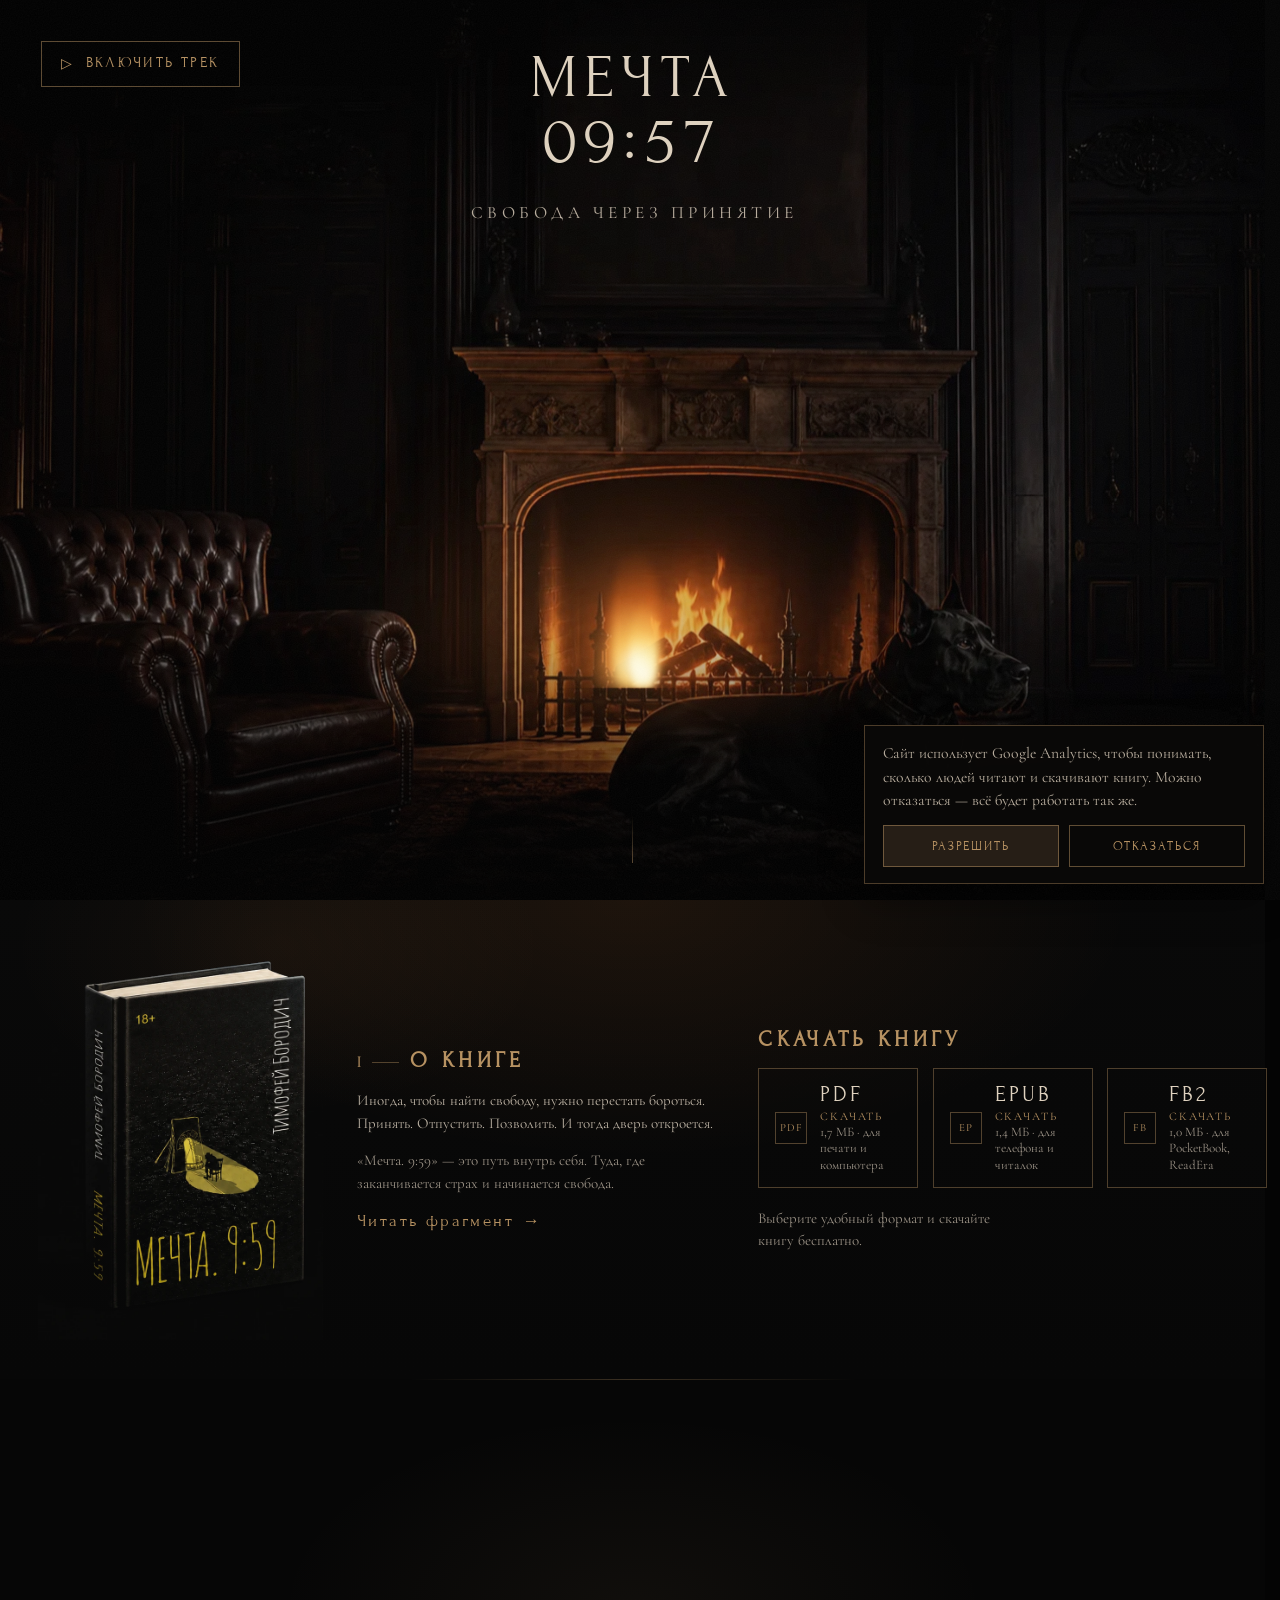
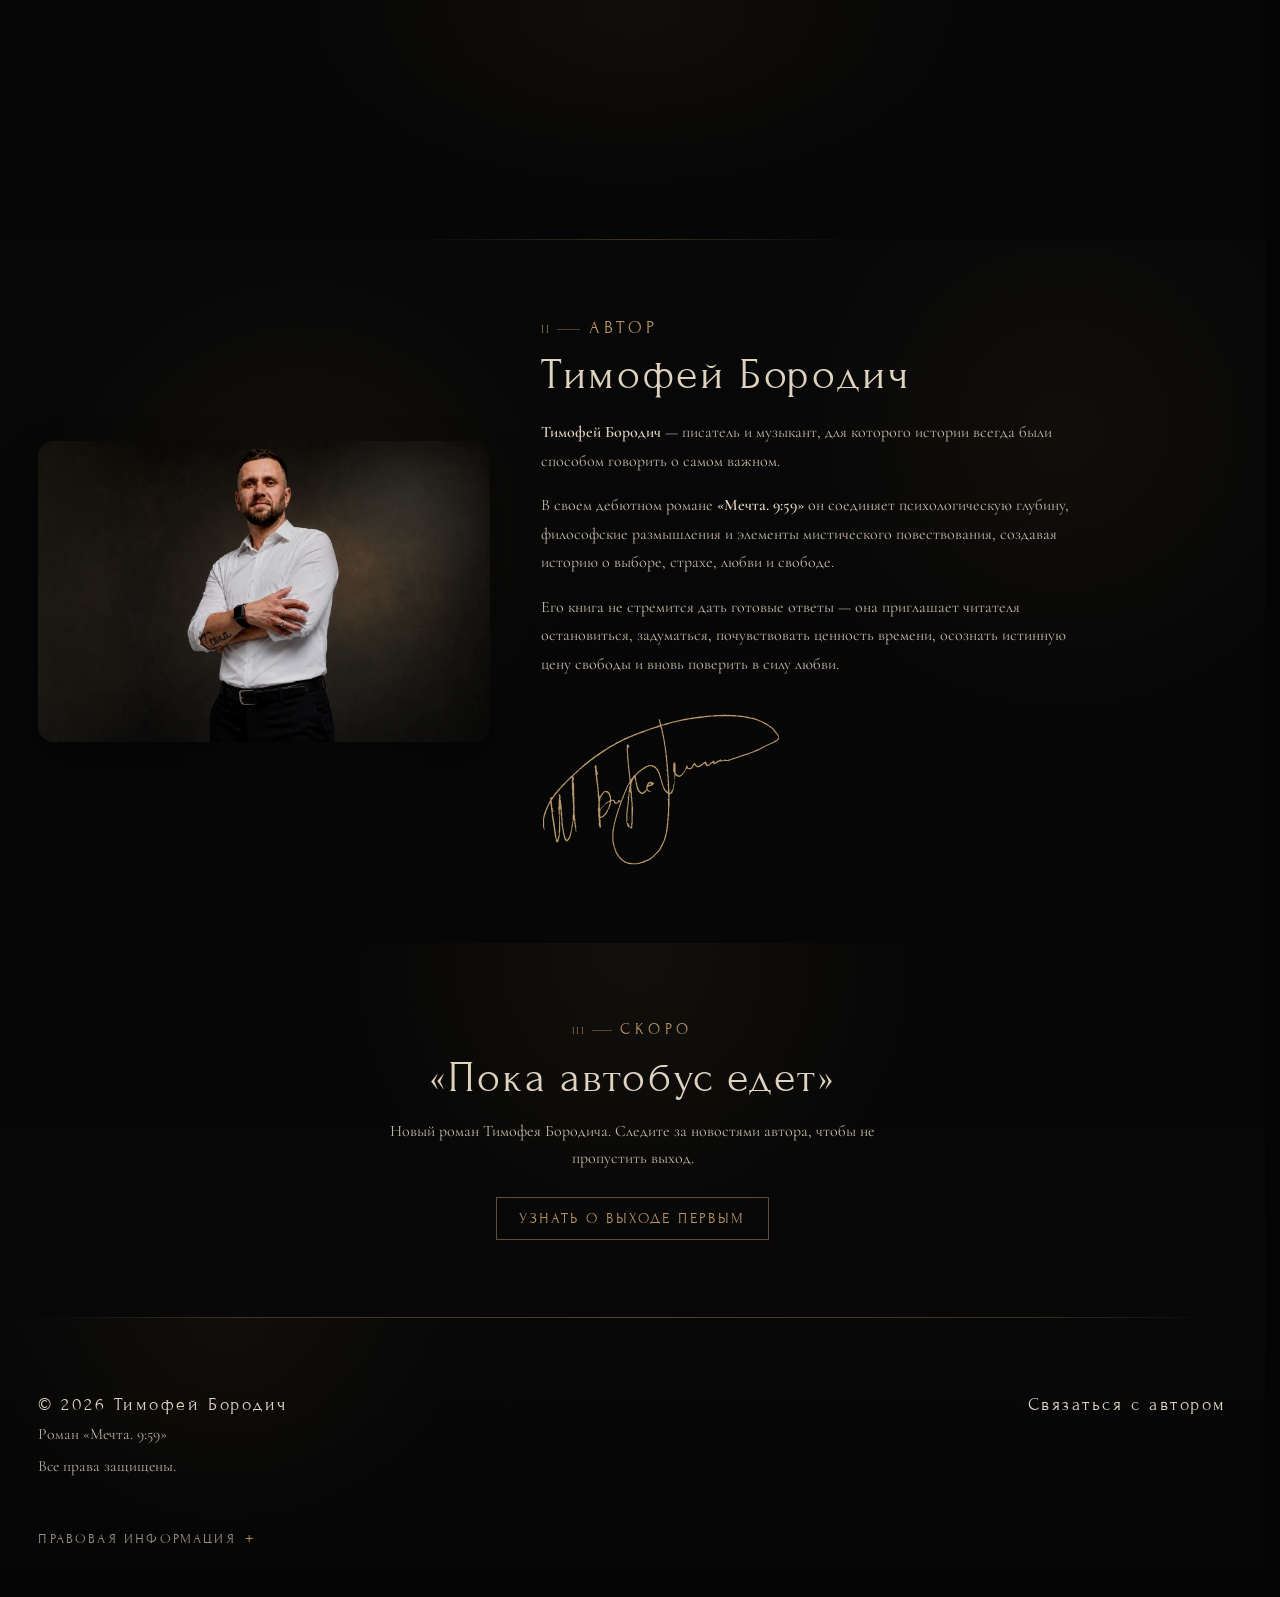
==== commit 5f595f1f: "Подпись автора и цитаты из книги - оцифрованная подпись под биографией, «пишется» при появлении на э" ====
--- a/index.html
+++ b/index.html
@@ -357,7 +357,19 @@
         <div class="quote-break__quotes" data-reveal="title">
           <!-- Можно добавить несколько <blockquote>: при каждом визите покажется случайная. -->
           <blockquote class="quote-break__quote">
-            <p>Дом. Очень странное слово для этого места.</p>
+            <p>Каждый день&nbsp;— это монета, которую ты тратишь.</p>
+          </blockquote>
+          <blockquote class="quote-break__quote">
+            <p>Люди начинают понимать ценность времени только тогда, когда оно подходит к концу.</p>
+          </blockquote>
+          <blockquote class="quote-break__quote">
+            <p>Отказ&nbsp;— это выбор, а выбор&nbsp;— та же дверь, только без ручки и полотна.</p>
+          </blockquote>
+          <blockquote class="quote-break__quote">
+            <p>Все возвращаются домой&nbsp;— лишь затем, чтобы через какое-то время снова собраться в путь.</p>
+          </blockquote>
+          <blockquote class="quote-break__quote">
+            <p>Иногда самый большой поступок&nbsp;— не менять.</p>
           </blockquote>
         </div>
         <figcaption class="quote-break__caption" data-reveal="label">«Мечта. 9:59»</figcaption>
@@ -412,6 +424,17 @@
                 любви.
               </p>
             </div>
+
+            <figure class="author-section__signature" data-signature>
+              <img
+                src="assets/images/signature.svg"
+                alt="Подпись Тимофея Бородича"
+                width="599"
+                height="381"
+                loading="lazy"
+                decoding="async"
+              />
+            </figure>
           </div>
         </div>
       </section>
--- a/styles.css
+++ b/styles.css
@@ -2810,3 +2810,41 @@
     transform: none;
   }
 }
+
+/* ------------------------------------------------------------------ */
+/* Подпись автора                                                      */
+/* ------------------------------------------------------------------ */
+
+.author-section__signature {
+  width: min(15rem, 60%);
+  margin: clamp(1.4rem, 3vw, 2.2rem) 0 0;
+  opacity: 0.9;
+}
+
+.author-section__signature img {
+  width: 100%;
+  height: auto;
+}
+
+/* Проявление слева направо — как будто подпись пишется рукой. */
+.js .author-section__signature img {
+  clip-path: inset(-5% 100% -5% 0);
+  transition: clip-path 2.6s cubic-bezier(0.55, 0.1, 0.35, 1) 0.3s;
+}
+
+.js .author-section__signature.is-signed img {
+  clip-path: inset(-5% -5% -5% 0);
+}
+
+@media (max-width: 768px) {
+  .author-section__signature {
+    margin-inline: auto;
+  }
+}
+
+@media (prefers-reduced-motion: reduce) {
+  .js .author-section__signature img {
+    clip-path: none;
+    transition: none;
+  }
+}
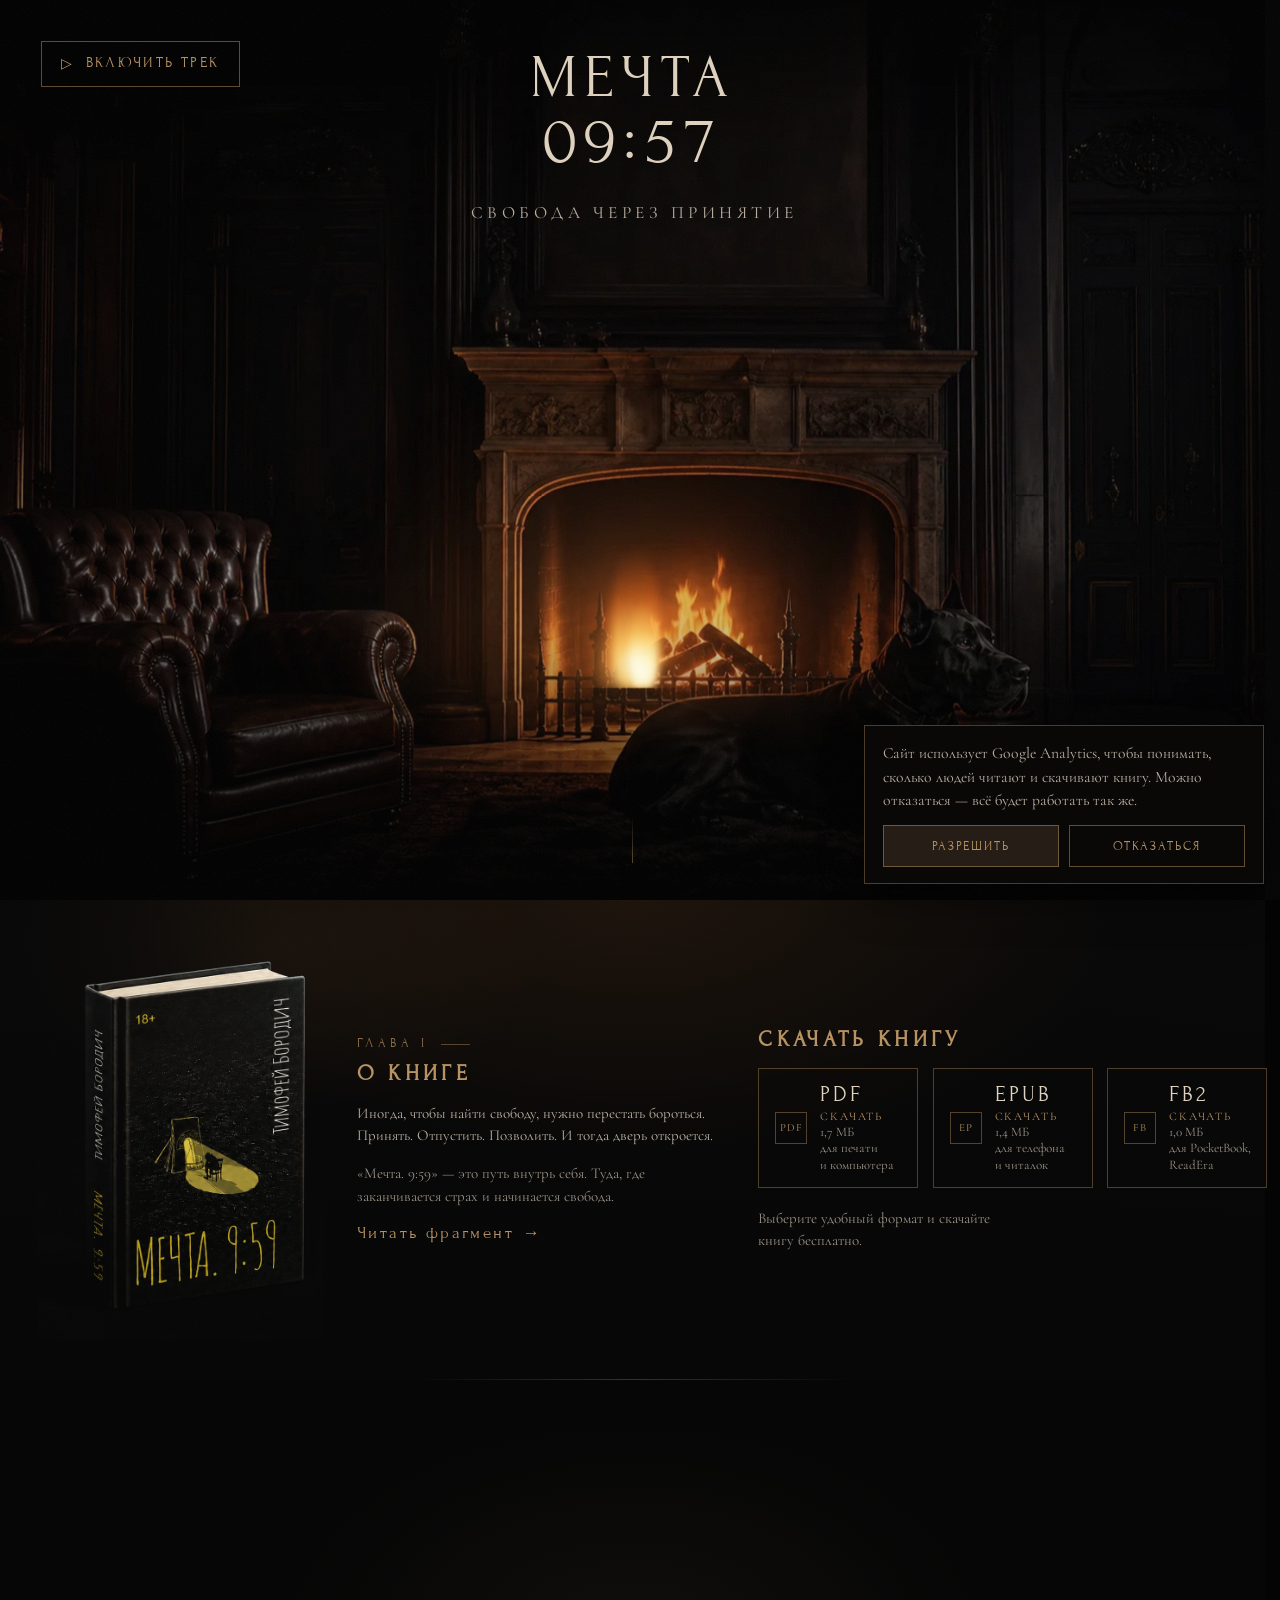
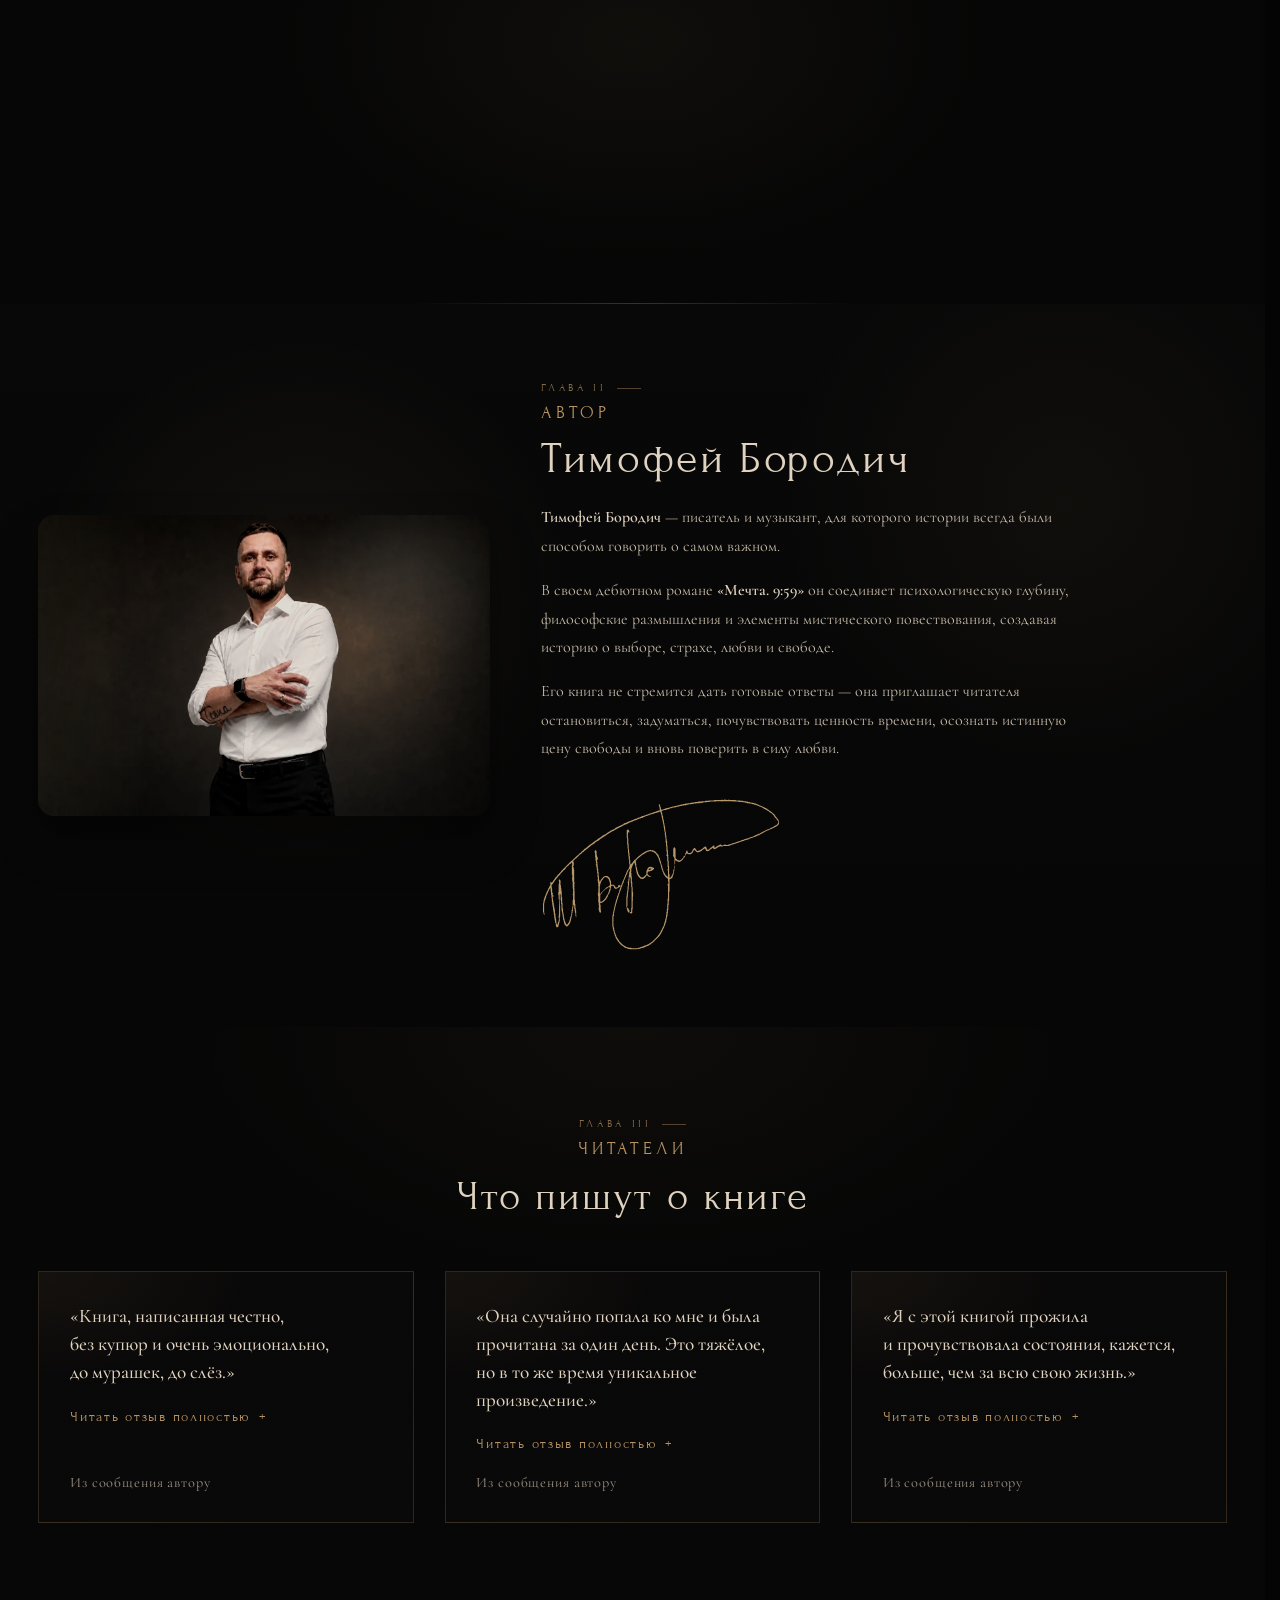
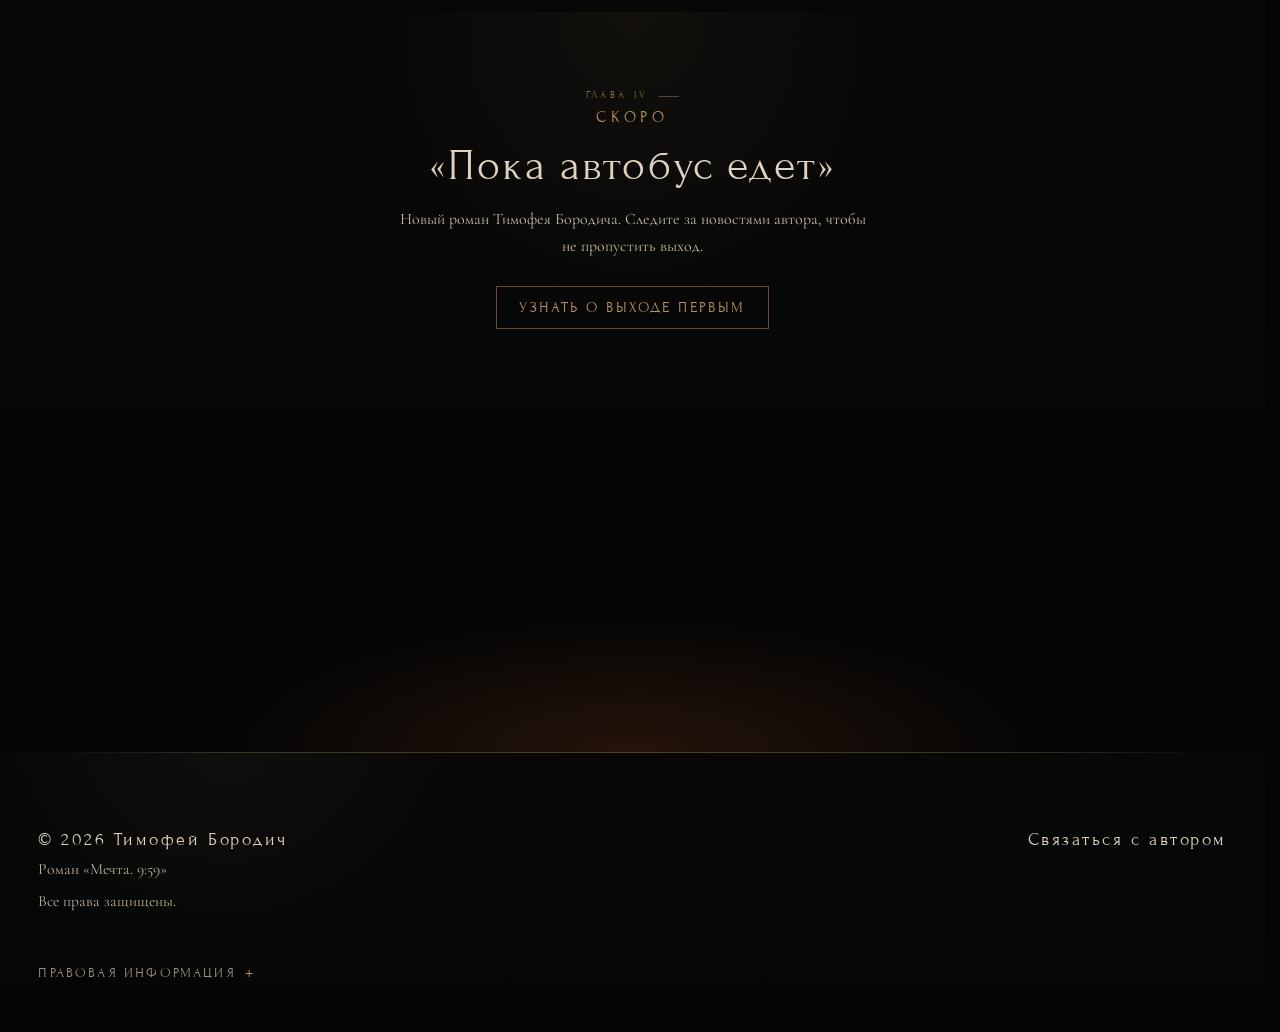
==== commit 3dceab6b: "Вступление, отзывы, эпилог, 404 и детали - кинематографичное вступление: комната проступает из темно" ====
--- a/index.html
+++ b/index.html
@@ -3,6 +3,17 @@
   <head>
     <script>
       document.documentElement.classList.add("js");
+
+      // Кинематографичное начало — один раз за сессию и только без «уменьшения движения».
+      try {
+        if (
+          !window.sessionStorage.getItem("intro-seen") &&
+          !window.matchMedia("(prefers-reduced-motion: reduce)").matches
+        ) {
+          document.documentElement.classList.add("intro-play");
+          window.sessionStorage.setItem("intro-seen", "1");
+        }
+      } catch (error) {}
 
       // Google Consent Mode v2: аналитика по умолчанию без cookies,
       // пока посетитель не нажмёт «Разрешить» в баннере.
@@ -222,6 +233,13 @@
         </p>
       </div>
 
+      <button
+        class="hero__dog-hit"
+        type="button"
+        data-dog-hit
+        aria-label="Погладить собаку"
+      ></button>
+
       <a class="hero__scroll-cue" href="#fragment" aria-label="Листать к описанию книги">
         <span class="hero__scroll-line" aria-hidden="true"></span>
       </a>
@@ -267,15 +285,15 @@
 
           <section class="about-panel__copy" aria-labelledby="about-title">
             <h2 class="about-panel__kicker" id="about-title">
-              <span class="chapter-mark" aria-hidden="true">I</span>О КНИГЕ
+              <span class="chapter-mark" aria-hidden="true">ГЛАВА I</span>О&nbsp;КНИГЕ
             </h2>
             <p class="about-panel__text">
               Иногда, чтобы найти свободу, нужно перестать бороться. Принять.
-              Отпустить. Позволить. И тогда дверь откроется.
+              Отпустить. Позволить. И&nbsp;тогда дверь откроется.
             </p>
             <p class="about-panel__text about-panel__text--muted">
-              «Мечта. 9:59» — это путь внутрь себя. Туда, где заканчивается
-              страх и начинается свобода.
+              «Мечта. 9:59»&nbsp;— это путь внутрь себя. Туда, где заканчивается
+              страх и&nbsp;начинается свобода.
             </p>
             <button
               class="about-panel__link"
@@ -310,7 +328,7 @@
                 <span class="about-panel__format-meta">
                   <span class="about-panel__format-name">PDF</span>
                   <span class="about-panel__format-action">Скачать</span>
-                  <span class="about-panel__format-hint">1,7 МБ · для печати и компьютера</span>
+                  <span class="about-panel__format-hint">1,7&nbsp;МБ<br />для&nbsp;печати и&nbsp;компьютера</span>
                 </span>
               </a>
               <a
@@ -326,7 +344,7 @@
                 <span class="about-panel__format-meta">
                   <span class="about-panel__format-name">EPUB</span>
                   <span class="about-panel__format-action">Скачать</span>
-                  <span class="about-panel__format-hint">1,4 МБ · для телефона и читалок</span>
+                  <span class="about-panel__format-hint">1,4&nbsp;МБ<br />для&nbsp;телефона и&nbsp;читалок</span>
                 </span>
               </a>
               <a
@@ -342,12 +360,12 @@
                 <span class="about-panel__format-meta">
                   <span class="about-panel__format-name">FB2</span>
                   <span class="about-panel__format-action">Скачать</span>
-                  <span class="about-panel__format-hint">1,0 МБ · для PocketBook, ReadEra</span>
+                  <span class="about-panel__format-hint">1,0&nbsp;МБ<br />для&nbsp;PocketBook, ReadEra</span>
                 </span>
               </a>
             </div>
             <p class="about-panel__text about-panel__text--muted about-panel__text--narrow">
-              Выберите удобный формат и скачайте книгу бесплатно.
+              Выберите удобный формат и&nbsp;скачайте книгу бесплатно.
             </p>
           </section>
         </div>
@@ -355,21 +373,21 @@
 
       <figure class="quote-break" data-quote-break>
         <div class="quote-break__quotes" data-reveal="title">
-          <!-- Можно добавить несколько <blockquote>: при каждом визите покажется случайная. -->
+          <!-- Можно добавить несколько <blockquote>: при&nbsp;каждом визите покажется случайная. -->
           <blockquote class="quote-break__quote">
             <p>Каждый день&nbsp;— это монета, которую ты тратишь.</p>
           </blockquote>
           <blockquote class="quote-break__quote">
-            <p>Люди начинают понимать ценность времени только тогда, когда оно подходит к концу.</p>
+            <p>Люди начинают понимать ценность времени только тогда, когда оно подходит к&nbsp;концу.</p>
           </blockquote>
           <blockquote class="quote-break__quote">
-            <p>Отказ&nbsp;— это выбор, а выбор&nbsp;— та же дверь, только без ручки и полотна.</p>
+            <p>Отказ&nbsp;— это выбор, а&nbsp;выбор&nbsp;— та же дверь, только без&nbsp;ручки и&nbsp;полотна.</p>
           </blockquote>
           <blockquote class="quote-break__quote">
-            <p>Все возвращаются домой&nbsp;— лишь затем, чтобы через какое-то время снова собраться в путь.</p>
+            <p>Все возвращаются домой&nbsp;— лишь затем, чтобы через какое-то время снова собраться в&nbsp;путь.</p>
           </blockquote>
           <blockquote class="quote-break__quote">
-            <p>Иногда самый большой поступок&nbsp;— не менять.</p>
+            <p>Иногда самый большой поступок&nbsp;— не&nbsp;менять.</p>
           </blockquote>
         </div>
         <figcaption class="quote-break__caption" data-reveal="label">«Мечта. 9:59»</figcaption>
@@ -401,26 +419,24 @@
 
           <div class="author-section__content">
             <p class="author-section__kicker" data-reveal="label">
-              <span class="chapter-mark" aria-hidden="true">II</span>АВТОР
+              <span class="chapter-mark" aria-hidden="true">ГЛАВА II</span>АВТОР
             </p>
             <h2 class="author-section__name" id="author-title" data-reveal="title">
               Тимофей Бородич
             </h2>
             <div class="author-section__bio" data-reveal="body">
               <p>
-                <strong>Тимофей Бородич</strong> — писатель и музыкант, для
-                которого истории всегда были способом говорить о самом важном.
+                <strong>Тимофей Бородич</strong>&nbsp;— писатель и&nbsp;музыкант, для&nbsp;которого истории всегда были способом говорить о&nbsp;самом важном.
               </p>
               <p>
-                В своем дебютном романе <strong>«Мечта. 9:59»</strong> он
-                соединяет психологическую глубину, философские размышления и
-                элементы мистического повествования, создавая историю о выборе,
-                страхе, любви и свободе.
+                В&nbsp;своем дебютном романе <strong>«Мечта. 9:59»</strong> он
+                соединяет психологическую глубину, философские размышления и&nbsp;элементы мистического повествования, создавая историю о&nbsp;выборе,
+                страхе, любви и&nbsp;свободе.
               </p>
               <p>
-                Его книга не стремится дать готовые ответы — она приглашает
+                Его&nbsp;книга не&nbsp;стремится дать готовые ответы&nbsp;— она приглашает
                 читателя остановиться, задуматься, почувствовать ценность
-                времени, осознать истинную цену свободы и вновь поверить в силу
+                времени, осознать истинную цену свободы и&nbsp;вновь поверить в&nbsp;силу
                 любви.
               </p>
             </div>
@@ -439,17 +455,66 @@
         </div>
       </section>
 
+      <section class="reviews" id="reviews" aria-labelledby="reviews-title">
+        <div class="reviews__inner">
+          <p class="reviews__kicker" data-reveal="label">
+            <span class="chapter-mark" aria-hidden="true">ГЛАВА III</span>ЧИТАТЕЛИ
+          </p>
+          <h2 class="reviews__title" id="reviews-title" data-reveal="title">
+            Что&nbsp;пишут о&nbsp;книге
+          </h2>
+          <div class="reviews__grid">
+            <article class="review" data-reveal="body">
+              <p class="review__pull">«Книга, написанная честно, без&nbsp;купюр и&nbsp;очень эмоционально, до&nbsp;мурашек, до&nbsp;слёз.»</p>
+              <details class="review__more">
+                <summary class="review__toggle">Читать отзыв полностью</summary>
+                <div class="review__text">
+                  <p>Твоя книга&nbsp;— откровение и&nbsp;дар! Бесценный дар всем тем людям, которые бродят во&nbsp;мраке и&nbsp;не&nbsp;могут найти свой путь, не&nbsp;могут сделать в&nbsp;жизни правильный выбор… и&nbsp;падают в&nbsp;пропасть…</p>
+                  <p>Лично я&nbsp;благодарю тебя за&nbsp;книгу, написанную честно, без&nbsp;купюр и&nbsp;очень эмоционально, до&nbsp;мурашек, до&nbsp;слёз… Я&nbsp;желаю тебе благополучия, процветания, мира и&nbsp;добра, и&nbsp;не&nbsp;только тебе, но&nbsp;и&nbsp;твоим близким. Горжусь тобой, мой друг!</p>
+                </div>
+              </details>
+              <p class="review__meta">Из&nbsp;сообщения автору</p>
+            </article>
+            <article class="review" data-reveal="body">
+              <p class="review__pull">«Она случайно попала ко&nbsp;мне и&nbsp;была прочитана за&nbsp;один день. Это тяжёлое, но&nbsp;в&nbsp;то же время уникальное произведение.»</p>
+              <details class="review__more">
+                <summary class="review__toggle">Читать отзыв полностью</summary>
+                <div class="review__text">
+                  <p>Здравствуйте! Мы с&nbsp;Вами не&nbsp;знакомы, но&nbsp;хотелось бы выразить благодарность за&nbsp;книгу «Мечта». Она случайно попала ко&nbsp;мне и&nbsp;была прочитана за&nbsp;один день.</p>
+                  <p>Это тяжёлое, но&nbsp;в&nbsp;то же время уникальное произведение. Спектр пережитых эмоций бесконечен, давно такого не&nbsp;было, чтобы книга вызывала такое. Словами даже не&nbsp;описать.</p>
+                  <p>Огромное спасибо, что&nbsp;поднимаете такую важную тему, как&nbsp;зависимость, и&nbsp;в&nbsp;такой нестандартной форме. Удачи Вам и&nbsp;новых открытий в&nbsp;творчестве! Спасибо!</p>
+                </div>
+              </details>
+              <p class="review__meta">Из&nbsp;сообщения автору</p>
+            </article>
+            <article class="review" data-reveal="body">
+              <p class="review__pull">«Я&nbsp;с&nbsp;этой книгой прожила и&nbsp;прочувствовала состояния, кажется, больше, чем за&nbsp;всю свою жизнь.»</p>
+              <details class="review__more">
+                <summary class="review__toggle">Читать отзыв полностью</summary>
+                <div class="review__text">
+                  <p>Привет, Тимофей! Прочла. Я&nbsp;с&nbsp;этой книгой прожила и&nbsp;прочувствовала состояния, кажется, больше, чем за&nbsp;всю свою жизнь. Это такое расширение сознания, такая невероятная возможность увидеть жизнь с&nbsp;другого ракурса!</p>
+                  <p>Невозможно оторваться и&nbsp;больно читать без&nbsp;пауз, тем более когда буквы расплываются из-за&nbsp;слёз. Я&nbsp;читала, останавливалась, откладывала книгу, плакала, шла заваривать чай, обдумывала, возвращала себя в&nbsp;реальность, успокаивалась и&nbsp;снова открывала книгу.</p>
+                  <p>А&nbsp;в&nbsp;некоторых фрагментах ловила дежавю&nbsp;— до&nbsp;боли знакомые для&nbsp;меня чувства и&nbsp;состояния описывались. Захватывающий сюжет, описания переданы настолько ярко, что&nbsp;не&nbsp;ощутить на&nbsp;себе просто невозможно. Табун мурашек и&nbsp;волосы дыбом во&nbsp;время всего прочтения.</p>
+                  <p>Книга&nbsp;— откровение, в&nbsp;которой я&nbsp;нашла даже ответы на&nbsp;свои вопросы, цитаты выписывала себе в&nbsp;заметки. Пиши ещё!</p>
+                </div>
+              </details>
+              <p class="review__meta">Из&nbsp;сообщения автору</p>
+            </article>
+          </div>
+        </div>
+      </section>
+
       <section class="next-book" id="next-book" aria-labelledby="next-book-title">
         <div class="next-book__inner">
           <p class="next-book__kicker" data-reveal="label">
-            <span class="chapter-mark" aria-hidden="true">III</span>СКОРО
+            <span class="chapter-mark" aria-hidden="true">ГЛАВА IV</span>СКОРО
           </p>
           <h2 class="next-book__title" id="next-book-title" data-reveal="title">
             «Пока автобус едет»
           </h2>
           <p class="next-book__text" data-reveal="body">
-            Новый роман Тимофея Бородича. Следите за новостями автора, чтобы
-            не пропустить выход.
+            Новый роман Тимофея Бородича. Следите за&nbsp;новостями автора, чтобы
+            не&nbsp;пропустить выход.
           </p>
           <a
             class="next-book__link"
@@ -459,9 +524,17 @@
             data-reveal="body"
             data-analytics-contact-type="next_book"
           >
-            Узнать о выходе первым
+            Узнать о&nbsp;выходе первым
           </a>
         </div>
+      </section>
+
+      <section class="epilogue" aria-label="Эпилог">
+        <div class="epilogue__embers" aria-hidden="true">
+          <span></span><span></span><span></span><span></span><span></span><span></span><span></span>
+        </div>
+        <p class="epilogue__line" data-reveal="title">Огонь в&nbsp;камине почти угас.</p>
+        <a class="epilogue__link" href="#hero" data-reveal="label">Вернуться к&nbsp;камину</a>
       </section>
     </main>
 
@@ -483,7 +556,7 @@
                 rel="noreferrer noopener"
                 data-analytics-contact-type="website"
               >
-                Связаться с автором
+                Связаться с&nbsp;автором
               </a>
             </p>
           </div>
@@ -492,15 +565,15 @@
         <details class="site-footer__legal">
           <summary class="site-footer__legal-summary">Правовая информация</summary>
           <p class="site-footer__copyright">
-            Все материалы, размещенные на данном сайте, включая текст книги, иллюстрации,
-            дизайн, графику и другие объекты авторского права, принадлежат Тимофею Бородичу
-            и защищены законодательством об авторском праве. Допускается исключительно личное
+            Все материалы, размещенные на&nbsp;данном сайте, включая текст книги, иллюстрации,
+            дизайн, графику и&nbsp;другие объекты авторского права, принадлежат Тимофею Бородичу
+            и&nbsp;защищены законодательством об&nbsp;авторском праве. Допускается исключительно личное
             некоммерческое использование материалов сайта. Любое копирование, распространение,
             публикация, изменение или коммерческое использование произведения полностью или
-            частично без письменного разрешения правообладателя запрещено. Материалы сайта
-            предназначены исключительно для личного ознакомления. Любое воспроизведение,
+            частично без&nbsp;письменного разрешения правообладателя запрещено. Материалы сайта
+            предназначены исключительно для&nbsp;личного ознакомления. Любое воспроизведение,
             распространение, публикация, изменение или использование произведения полностью
-            либо частично в коммерческих целях без письменного разрешения правообладателя
+            либо частично в&nbsp;коммерческих целях без&nbsp;письменного разрешения правообладателя
             запрещено.
           </p>
         </details>
@@ -599,8 +672,7 @@
 
     <div class="consent" role="region" aria-label="Согласие на аналитику" data-consent hidden>
       <p class="consent__text">
-        Сайт использует Google Analytics, чтобы понимать, сколько людей читают и
-        скачивают книгу. Можно отказаться — всё будет работать так же.
+        Сайт использует Google Analytics, чтобы понимать, сколько людей читают и&nbsp;скачивают книгу. Можно отказаться&nbsp;— всё будет работать так же.
       </p>
       <div class="consent__actions">
         <button class="consent__button" type="button" data-consent-accept>Разрешить</button>
--- a/styles.css
+++ b/styles.css
@@ -718,22 +718,26 @@
   object-fit: contain;
 }
 
+/* «ГЛАВА II» — отдельной строкой над заголовком раздела. */
 .chapter-mark {
-  display: inline-flex;
-  align-items: center;
-  gap: 0.6em;
-  margin-right: 0.75em;
-  font-size: 0.7em;
-  letter-spacing: 0.12em;
-  opacity: 0.75;
+  display: block;
+  margin-bottom: 0.7em;
+  font-family: "Forum", serif;
+  font-size: 0.62em;
+  font-weight: 400;
+  letter-spacing: 0.34em;
+  opacity: 0.72;
 }
 
 .chapter-mark::after {
   content: "";
-  width: 1.8em;
+  display: inline-block;
+  width: 2.2em;
   height: 1px;
+  margin-left: 0.9em;
+  vertical-align: middle;
   background: currentColor;
-  opacity: 0.55;
+  opacity: 0.6;
 }
 
 .about-panel__kicker {
@@ -1002,8 +1006,18 @@
   background: rgba(183, 146, 98, 0.32);
 }
 
+.reader-dialog__body {
+  perspective: 1800px;
+}
+
 .reader-dialog__page.is-transitioning {
-  animation: readerPageTurn 320ms ease;
+  transform-origin: left center;
+  animation: readerPageTurn 520ms cubic-bezier(0.2, 0.75, 0.25, 1);
+}
+
+.reader-dialog__page.is-transitioning.is-turning-back {
+  transform-origin: right center;
+  animation-name: readerPageTurnBack;
 }
 
 .reader-dialog__page p {
@@ -1063,14 +1077,36 @@
   letter-spacing: 0.08em;
 }
 
+/* Новая страница «ложится» справа, как перевёрнутый лист. */
 @keyframes readerPageTurn {
   0% {
-    opacity: 0.22;
-    transform: translateX(1.4rem);
+    opacity: 0;
+    transform: rotateY(-18deg) translateX(2.4rem);
+    filter: brightness(0.92);
+  }
+  60% {
+    opacity: 1;
   }
   100% {
     opacity: 1;
-    transform: translateX(0);
+    transform: rotateY(0) translateX(0);
+    filter: none;
+  }
+}
+
+@keyframes readerPageTurnBack {
+  0% {
+    opacity: 0;
+    transform: rotateY(18deg) translateX(-2.4rem);
+    filter: brightness(0.92);
+  }
+  60% {
+    opacity: 1;
+  }
+  100% {
+    opacity: 1;
+    transform: rotateY(0) translateX(0);
+    filter: none;
   }
 }
 
@@ -1294,7 +1330,8 @@
   width: 100%;
   height: auto;
   object-fit: cover;
-  filter: saturate(0.92) contrast(1.02) brightness(0.88);
+  /* Тёплая тонировка — портрет в свете того же камина. */
+  filter: sepia(0.22) saturate(0.88) contrast(1.04) brightness(0.86) hue-rotate(-6deg);
 }
 
 .site-footer {
@@ -2848,3 +2885,336 @@
     transition: none;
   }
 }
+
+/* ------------------------------------------------------------------ */
+/* Вступление: комната проступает из темноты                            */
+/* ------------------------------------------------------------------ */
+
+.intro-play .hero__room {
+  animation: introRoom 2.6s cubic-bezier(0.3, 0, 0.2, 1) backwards;
+}
+
+.intro-play .hero__fire {
+  animation: introFire 1.8s ease-out 0.5s backwards;
+}
+
+.intro-play .hero__countdown-label {
+  animation: introTitle 1.8s cubic-bezier(0.2, 0.7, 0.2, 1) 1.2s backwards;
+}
+
+.intro-play .hero__timer {
+  animation: introText 1.4s ease 1.7s backwards;
+}
+
+.intro-play .hero__tagline {
+  animation: introText 1.4s ease 2.1s backwards;
+}
+
+.intro-play .hero__atmosphere-button,
+.intro-play .hero__scroll-cue {
+  animation: introText 1.2s ease 2.6s backwards;
+}
+
+@keyframes introRoom {
+  from {
+    opacity: 0;
+    filter: brightness(0.2);
+  }
+  to {
+    opacity: 1;
+    filter: brightness(1);
+  }
+}
+
+@keyframes introFire {
+  from {
+    opacity: 0;
+    scale: 0.6;
+  }
+  to {
+    opacity: 1;
+    scale: 1;
+  }
+}
+
+@keyframes introTitle {
+  from {
+    opacity: 0;
+    letter-spacing: 0.4em;
+  }
+  to {
+    opacity: 1;
+    letter-spacing: 0.12em;
+  }
+}
+
+@keyframes introText {
+  from {
+    opacity: 0;
+    translate: 0 0.5rem;
+  }
+  to {
+    opacity: 1;
+    translate: 0 0;
+  }
+}
+
+/* ------------------------------------------------------------------ */
+/* Собака, которую можно погладить                                      */
+/* ------------------------------------------------------------------ */
+
+.hero__dog-hit {
+  position: absolute;
+  z-index: 3;
+  padding: 0;
+  border: 0;
+  border-radius: 40%;
+  background: transparent;
+  cursor: pointer;
+}
+
+.hero__dog-hit:focus-visible {
+  outline: 1px dashed rgba(220, 183, 128, 0.6);
+  outline-offset: -0.5rem;
+}
+
+/* ------------------------------------------------------------------ */
+/* Отзывы читателей                                                    */
+/* ------------------------------------------------------------------ */
+
+.reviews {
+  position: relative;
+  background:
+    radial-gradient(50% 60% at 50% 0%, rgba(183, 146, 98, 0.05), rgba(183, 146, 98, 0) 70%),
+    linear-gradient(180deg, rgba(6, 6, 6, 1), rgba(7, 7, 7, 1));
+}
+
+.reviews__inner {
+  max-width: var(--content-max-width);
+  margin: 0 auto;
+  padding: clamp(3.5rem, 7vw, 6rem) var(--panel-side-padding);
+  text-align: center;
+}
+
+.reviews__kicker {
+  margin: 0 0 0.9rem;
+  color: var(--color-gold);
+  font-family: "Forum", serif;
+  font-size: clamp(1.1rem, 1.3vw, 1.28rem);
+  letter-spacing: 0.24em;
+}
+
+.reviews__title {
+  margin: 0;
+  color: var(--color-text);
+  font-family: "Forum", serif;
+  font-size: clamp(2rem, 3.2vw, 3rem);
+  font-weight: 400;
+  letter-spacing: 0.05em;
+}
+
+.reviews__grid {
+  display: grid;
+  grid-template-columns: repeat(auto-fit, minmax(min(100%, 20rem), 1fr));
+  gap: clamp(1.2rem, 2.4vw, 2rem);
+  margin-top: clamp(2.2rem, 4vw, 3.4rem);
+  text-align: left;
+}
+
+.review {
+  display: flex;
+  flex-direction: column;
+  gap: 1rem;
+  padding: clamp(1.4rem, 2.4vw, 2rem);
+  border: 1px solid rgba(183, 146, 98, 0.22);
+  background:
+    radial-gradient(80% 60% at 0% 0%, rgba(183, 146, 98, 0.07), rgba(183, 146, 98, 0) 70%),
+    rgba(12, 11, 10, 0.6);
+}
+
+.review__pull {
+  margin: 0;
+  color: var(--color-text);
+  font-size: clamp(1.2rem, 1.5vw, 1.4rem);
+  font-weight: 500;
+  line-height: 1.45;
+  text-wrap: pretty;
+}
+
+.review__more {
+  color: #c4b8a6;
+  font-size: 1.02rem;
+  line-height: 1.7;
+}
+
+.review__toggle {
+  display: inline-flex;
+  align-items: center;
+  gap: 0.5rem;
+  color: var(--color-gold);
+  font-family: "Forum", serif;
+  font-size: 0.9rem;
+  letter-spacing: 0.12em;
+  list-style: none;
+  cursor: pointer;
+}
+
+.review__toggle::-webkit-details-marker {
+  display: none;
+}
+
+.review__toggle::after {
+  content: "+";
+  transition: rotate 300ms ease;
+}
+
+.review__more[open] .review__toggle::after {
+  rotate: 45deg;
+}
+
+.review__toggle:focus-visible {
+  outline: 1px solid rgba(220, 183, 128, 0.72);
+  outline-offset: 4px;
+}
+
+.review__text {
+  margin-top: 0.9rem;
+}
+
+.review__text p {
+  margin: 0 0 0.8rem;
+  text-wrap: pretty;
+}
+
+.review__meta {
+  margin: auto 0 0;
+  color: var(--color-text-dim);
+  font-size: 0.9rem;
+  letter-spacing: 0.06em;
+}
+
+/* ------------------------------------------------------------------ */
+/* Эпилог: угасающие угли                                              */
+/* ------------------------------------------------------------------ */
+
+.epilogue {
+  position: relative;
+  display: grid;
+  justify-items: center;
+  gap: 1.4rem;
+  padding: clamp(5rem, 12vw, 9rem) var(--panel-side-padding) clamp(4rem, 9vw, 7rem);
+  overflow: hidden;
+  text-align: center;
+  background:
+    radial-gradient(45% 55% at 50% 100%, rgba(255, 120, 40, 0.13), rgba(255, 120, 40, 0) 70%),
+    #050505;
+}
+
+.epilogue__embers {
+  position: absolute;
+  inset: auto 0 0;
+  height: 70%;
+  pointer-events: none;
+}
+
+.epilogue__embers span {
+  position: absolute;
+  bottom: -0.5rem;
+  width: 0.4rem;
+  height: 0.4rem;
+  border-radius: 50%;
+  background: radial-gradient(circle, rgba(255, 214, 150, 0.95), rgba(255, 130, 40, 0) 70%);
+  opacity: 0;
+  animation: ember 7s ease-in infinite;
+}
+
+.epilogue__embers span:nth-child(1) { left: 44%; animation-delay: 0s; }
+.epilogue__embers span:nth-child(2) { left: 52%; animation-delay: 1.4s; animation-duration: 8s; }
+.epilogue__embers span:nth-child(3) { left: 48%; animation-delay: 2.6s; }
+.epilogue__embers span:nth-child(4) { left: 56%; animation-delay: 3.5s; animation-duration: 9s; }
+.epilogue__embers span:nth-child(5) { left: 40%; animation-delay: 4.4s; animation-duration: 8.5s; }
+.epilogue__embers span:nth-child(6) { left: 50%; animation-delay: 5.3s; }
+.epilogue__embers span:nth-child(7) { left: 58%; animation-delay: 6.1s; animation-duration: 7.5s; }
+
+@keyframes ember {
+  0% {
+    opacity: 0;
+    transform: translate(0, 0) scale(1);
+  }
+  15% {
+    opacity: 0.9;
+  }
+  100% {
+    opacity: 0;
+    transform: translate(1.6rem, -16rem) scale(0.4);
+  }
+}
+
+.epilogue__line {
+  position: relative;
+  margin: 0;
+  color: var(--color-text-soft);
+  font-size: clamp(1.5rem, 3vw, 2.4rem);
+  font-weight: 500;
+  line-height: 1.3;
+}
+
+.epilogue__link {
+  position: relative;
+  display: inline-flex;
+  align-items: center;
+  gap: 0.6rem;
+  color: var(--color-gold);
+  font-family: "Forum", serif;
+  font-size: 0.95rem;
+  letter-spacing: 0.2em;
+  text-decoration: none;
+  text-transform: uppercase;
+}
+
+.epilogue__link::before {
+  content: "↑";
+  transition: translate 300ms ease;
+}
+
+@media (hover: hover) {
+  .epilogue__link:hover::before {
+    translate: 0 -0.2rem;
+  }
+}
+
+.epilogue__link:focus-visible {
+  outline: 1px solid rgba(220, 183, 128, 0.78);
+  outline-offset: 4px;
+}
+
+/* ------------------------------------------------------------------ */
+/* Отклик на скачивание                                                */
+/* ------------------------------------------------------------------ */
+
+.about-panel__format-card.is-downloading {
+  border-color: rgba(210, 177, 124, 0.85);
+}
+
+.about-panel__format-card.is-downloading .about-panel__format-icon {
+  border-color: rgba(210, 177, 124, 0.85);
+  background: rgba(183, 146, 98, 0.18);
+}
+
+@media (prefers-reduced-motion: reduce) {
+  .intro-play .hero__room,
+  .intro-play .hero__fire,
+  .intro-play .hero__countdown-label,
+  .intro-play .hero__timer,
+  .intro-play .hero__tagline,
+  .intro-play .hero__atmosphere-button,
+  .intro-play .hero__scroll-cue,
+  .epilogue__embers span {
+    animation: none;
+  }
+
+  .reader-dialog__page.is-transitioning,
+  .reader-dialog__page.is-transitioning.is-turning-back {
+    animation: none;
+  }
+}
